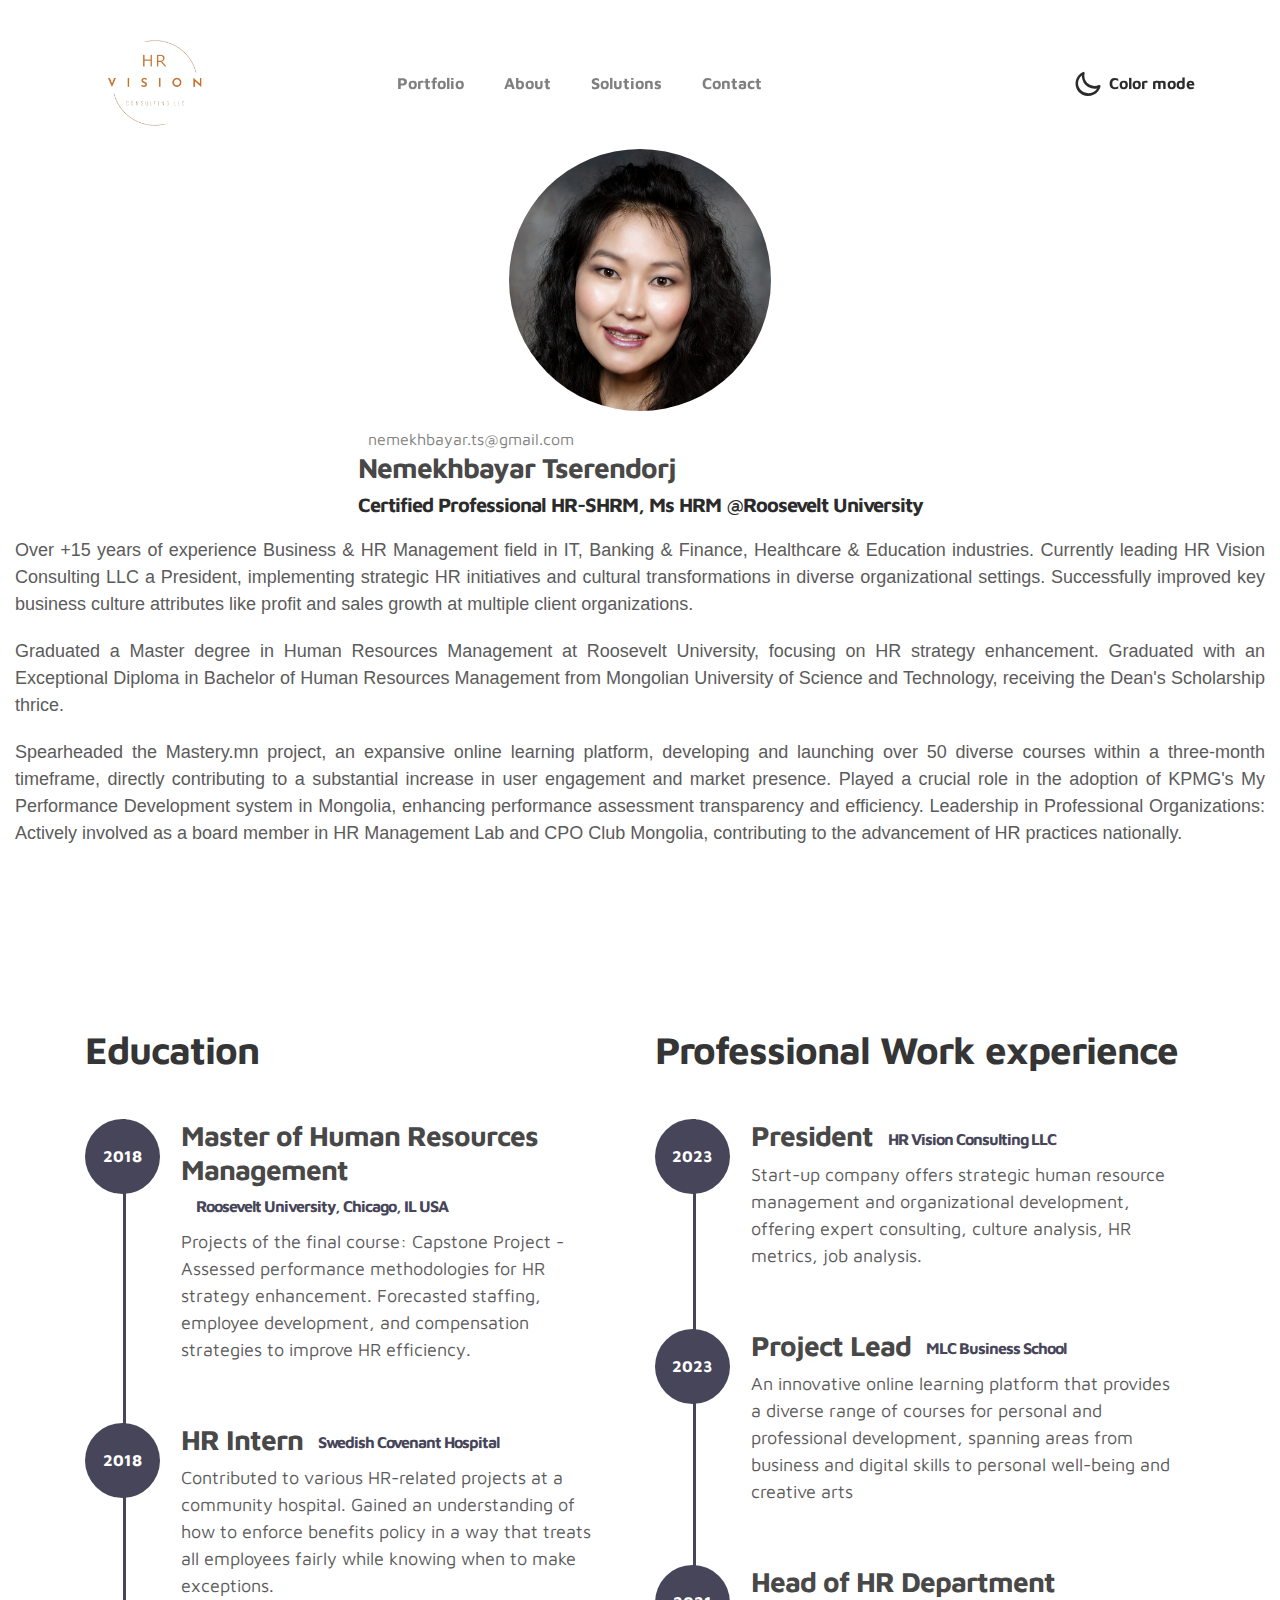
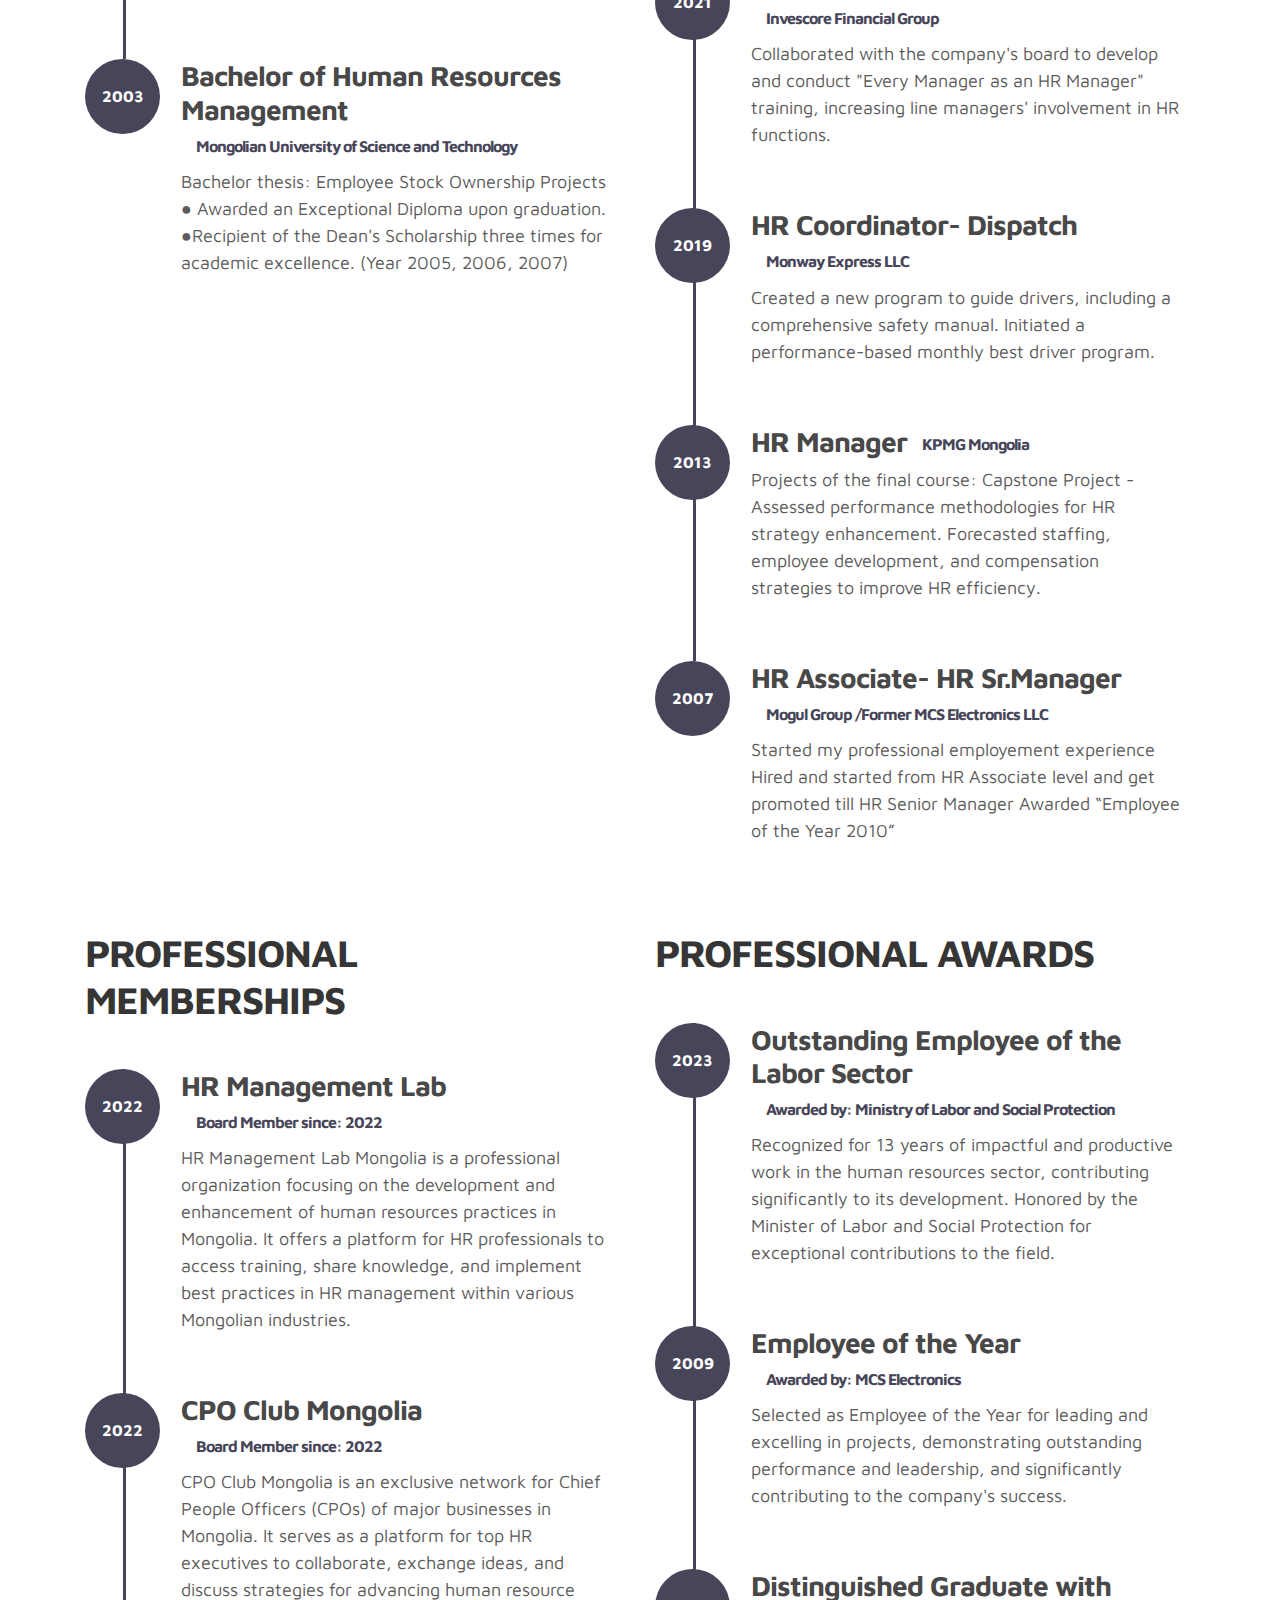
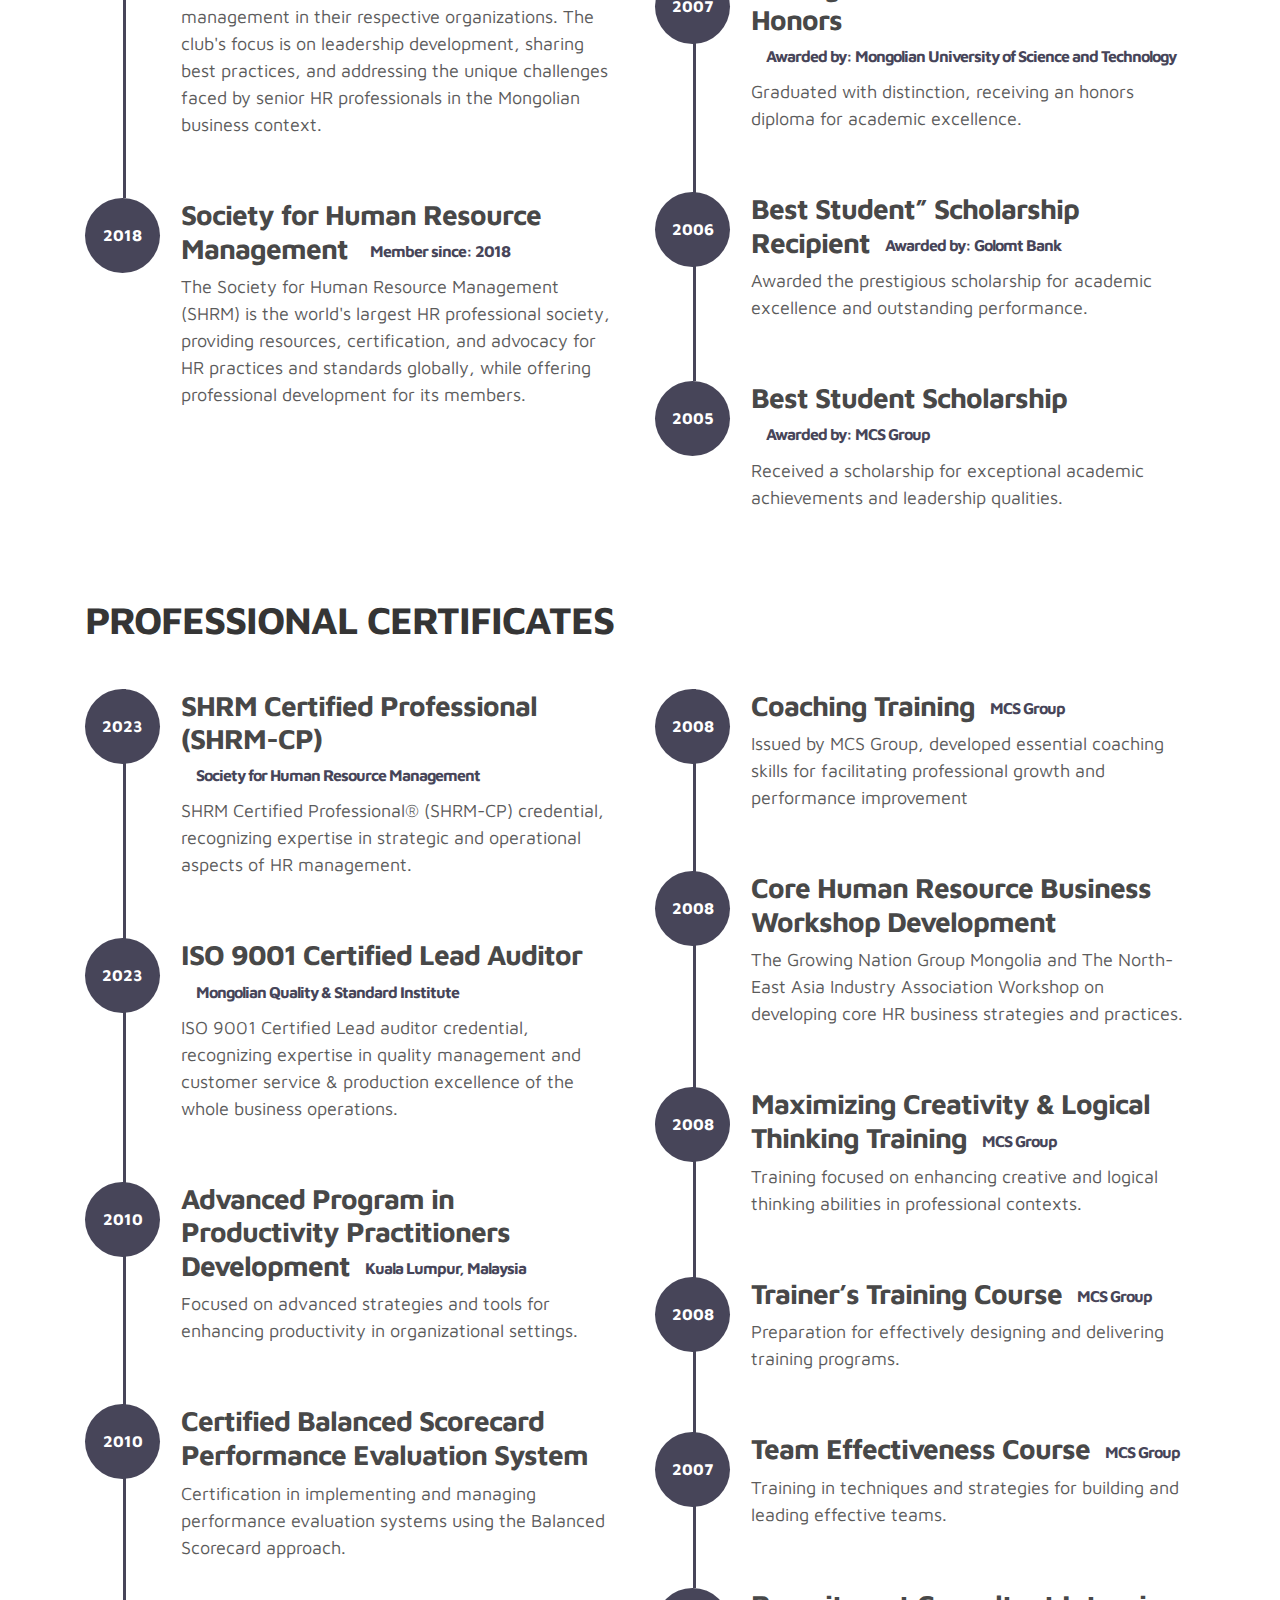
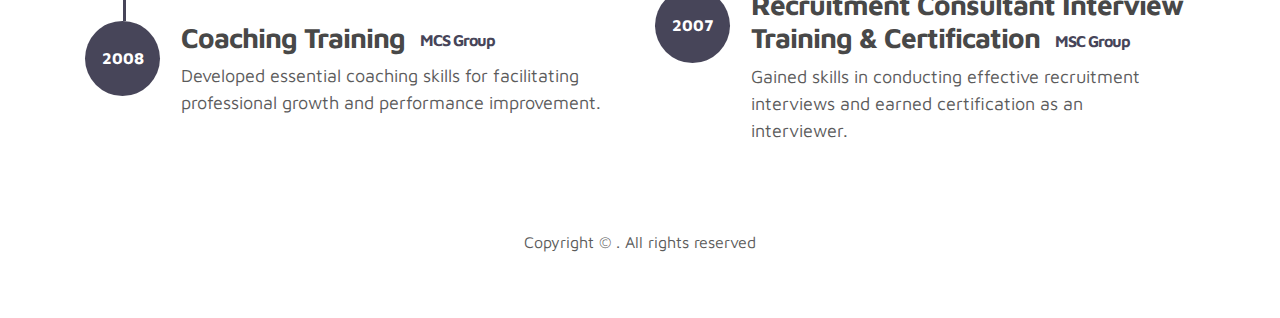
==== about.html @ f6f6a5b4 "about.html" ====
<!doctype html>
<html lang="en">
  <head>
    <meta charset="utf-8">
    <meta name="viewport" content="width=device-width, initial-scale=1, shrink-to-fit=no">
    <meta name="description" content="">
    <meta name="author" content="">

    <title>HR Vision</title>
     <link rel="icon" type="image/x-icon" href="/images/profile/logo.png">
    <link rel="stylesheet" href="css/bootstrap.min.css">
    <link rel="stylesheet" href="css/unicons.css">
    <link rel="stylesheet" href="css/owl.carousel.min.css">
    <link rel="stylesheet" href="css/owl.theme.default.min.css">

    <!-- MAIN STYLE -->
    <link rel="stylesheet" href="css/tooplate-style.css">
    
<!--

Tooplate 2115 Marvel

https://www.tooplate.com/view/2115-marvel

-->
  </head>
  <body>

    <!-- MENU -->
    <nav class="navbar navbar-expand-sm navbar-light">
        <div class="container" >
            <a class="navbar-brand" href="index.html"><img src="images/profile/logo.png" style="height: 140px;width: 140px;" class="light-theme-logo">
            </a>

            <button class="navbar-toggler" type="button" data-toggle="collapse" data-target="#navbarNav" aria-controls="navbarNav" aria-expanded="false"
                aria-label="Toggle navigation">
                <span class="navbar-toggler-icon"></span>
                <span class="navbar-toggler-icon"></span>
                <span class="navbar-toggler-icon"></span>
            </button>

            <div class="collapse navbar-collapse" id="navbarNav">
                <ul class="navbar-nav mx-auto">
                    <li class="nav-item">
                        <a href="index.html" class="nav-link"><span data-hover="Portfolio">Portfolio</span></a>
                    </li>
                    <li class="nav-item">
                        <a href="about.html" class="nav-link"><span data-hover="About">About</span></a>
                    </li>
                    <li class="nav-item">
                        <a href="solutions.html" class="nav-link"><span data-hover="Solutions">Solutions</span></a>
                    </li>
                    <li class="nav-item">
                        <a href="contact.html" class="nav-link"><span data-hover="Contact">Contact</span></a>
                    </li>
                </ul>

                <ul class="navbar-nav ml-lg-auto">
                    <div class="ml-lg-4">
                      <div class="color-mode d-lg-flex justify-content-center align-items-center">
                        <i class="color-mode-icon"></i>
                        Color mode
                      </div>
                    </div>
                </ul>
            </div>
        </div>
    </nav>

    <!--Info-->
            <section class="winter">
              <div class="ice maria-walking-alone"> 
                <div class="yusa-md-10">
                    <div class="ice maria-walking-alone cooking-like-chef well">
                        <div class="yusa-md-3 matcha-taste-good seek-sook-saak">
                            
                        </div>
                        <div class="yusa-md-5" >
                            <img class="cinnamon-rolls" src="images/profile/avatar.JPG" alt="neeh">
                        </div>
                        <div class="strawberry-cake dear-H">
                            <ul class="only-brokebitches-hateme ">
                                <li class="must">
                                    <a href>
                                        <img src="http://www.artzaya.com/assets/svg/facebook.svg" alt="fb" style="width:30px">
                                    </a>
                                </li>
                                <li class="must">
                                    <a href>
                                        <img src="http://www.artzaya.com/assets/svg/twitter.svg" alt="tw" style="width:30px">
                                    </a>
                                </li>
                                <li class="must">
                                    <a href>
                                        <img src="http://www.artzaya.com/assets/svg/instagram.svg" alt="ig" style="width:30px">
                                    </a>
                                </li>
                            </ul>
                        </div>
                        <div class="yusa-md-3 latte-taste-good">
                          <a href="mailto:info.astzaya@gmail.com" style="padding-left: 10px;">nemekhbayar.ts@gmail.com</a>
                          <h3 class="name">Nemekhbayar Tserendorj</h3>
                    <h5 class="title">Certified Professional  HR-SHRM, Ms HRM @Roosevelt University</h5>
                          </div>
                      <div class="yusa-md-12 pearl-ks">
                    
                    
                    </div>
                </div>
            </div>
              
               
              <div class="ice maria-walking-alone yusa-md-12 pearl-ks"">
                <div class="cute-band"> </div>
                    <p class="topmodel">Over +15 years of experience Business & HR Management field in IT, Banking & Finance, Healthcare & Education industries.
Currently leading HR Vision Consulting LLC a President, implementing strategic HR initiatives and cultural transformations in diverse organizational settings. Successfully improved key business culture attributes like profit and sales growth at multiple client organizations.
</p> 
                  <p class="topmodel">Graduated a Master degree in Human Resources Management at Roosevelt University, focusing on HR strategy enhancement. Graduated with an Exceptional Diploma in Bachelor of Human Resources Management from Mongolian University of Science and Technology, receiving the Dean's Scholarship thrice.
</p>
                  <p class="topmodel">Spearheaded the Mastery.mn project, an expansive online learning platform, developing and launching over 50 diverse courses within a three-month timeframe, directly contributing to a substantial increase in user engagement and market presence. 
Played a crucial role in the adoption of KPMG's My Performance Development system in Mongolia, enhancing performance assessment transparency and efficiency.
Leadership in Professional Organizations: Actively involved as a board member in HR Management Lab and CPO Club Mongolia, contributing to the advancement of HR practices nationally.
</p>
                </div>
              </div>
            </section>
    <!-- FEATURES -->
    <section class="resume py-5 d-lg-flex justify-content-center align-items-center" id="resume">
        <div class="container uniko ">
            <div class="row">

                <div class="col-lg-6 col-12">
                  <h2 class="mb-4">Education</h2>

                    <div class="timeline">

                        <div class="timeline-wrapper">
                            <div class="timeline-yr">
                                <span>2018</span>
                            </div>
                            <div class="timeline-info">
                                <h3><span>Master of Human Resources Management</span><small>Roosevelt University, Chicago, IL USA  </small></h3>
                                <p>Projects of the final course: Capstone Project - Assessed performance methodologies for HR strategy enhancement. Forecasted staffing, employee development, and compensation strategies to improve HR efficiency.</p>
                            </div>
                        </div>

                        <div class="timeline-wrapper">
                            <div class="timeline-yr">
                                <span>2018</span>
                            </div>
                            <div class="timeline-info">
                                <h3><span>HR Intern</span><small>Swedish Covenant Hospital </small></h3>
                                <p>Contributed to various HR-related projects at a community hospital. Gained an understanding of how to enforce benefits policy in a way that treats all employees fairly while knowing when to make exceptions.</p>
                            </div>
                        </div>
                        

                       

                        <div class="timeline-wrapper">
                            <div class="timeline-yr">
                                 <span>2003</span>
                            </div>
                            <div class="timeline-info">
                                 <h3><span>Bachelor of Human Resources Management </span><small>Mongolian University of Science and Technology</small></h3>
                                 <p>Bachelor thesis: Employee Stock Ownership Projects
                                        ● Awarded an Exceptional Diploma upon graduation.
                                        ●Recipient of the Dean's Scholarship three times for academic excellence. (Year 2005, 2006, 2007)
                                   </p>
                            </div>
                       </div>
            

                    </div>
                </div>

                <div class="col-lg-6 col-12">
                  <h2 class="mb-4 mobile-mt-2"> Professional Work experience</h2>

                    <div class="timeline">
                        <div class="timeline-wrapper">
                            <div class="timeline-yr">
                                <span>2023</span>
                            </div>
                            <div class="timeline-info">
                                <h3><span>President</span><small>HR Vision Consulting LLC</small></h3>
                                <p>Start-up company offers strategic human resource management and organizational development, offering expert consulting, culture analysis, HR metrics, job analysis.</p>
                            </div>
                        </div>

                        <div class="timeline-wrapper">
                            <div class="timeline-yr">
                                <span>2023</span>
                            </div>
                            <div class="timeline-info">
                                <h3><span>Project Lead</span><small>MLC Business School</small></h3>
                                <p>An innovative online learning platform that provides a diverse range of courses for personal and professional development, spanning areas from business and digital skills to personal well-being and creative arts</p>
                            </div>
                        </div>
                        
                        
                        <div class="timeline-wrapper">
                            <div class="timeline-yr">
                                <span>2021</span>
                            </div>
                            <div class="timeline-info">
                                <h3><span>Head of HR Department</span><small>Invescore Financial Group </small></h3>
                                <p>Collaborated with the company's board to develop and conduct "Every Manager as an HR Manager" training, increasing line managers' involvement in HR functions.</p>
                            </div>
                        </div>
                        
                        <div class="timeline-wrapper">
                            <div class="timeline-yr">
                                <span>2019</span>
                            </div>
                            <div class="timeline-info">
                                <h3><span>HR Coordinator- Dispatch</span><small>Monway Express LLC</small></h3>
                                <p>Created a new program to guide drivers, including a comprehensive safety manual. Initiated a performance-based monthly best driver program.</p>
                            </div>
                        </div>
                        
                        <div class="timeline-wrapper">
                            <div class="timeline-yr">
                                <span>2013</span>
                            </div>
                            <div class="timeline-info">
                                <h3><span>HR Manager</span><small>KPMG Mongolia</small></h3>
                                <p>Projects of the final course: Capstone Project - Assessed performance methodologies for HR strategy enhancement. Forecasted staffing, employee development, and compensation strategies to improve HR efficiency.</p>
                            </div>
                        </div>

                        <div class="timeline-wrapper">
                            <div class="timeline-yr">
                                 <span>2007</span>
                            </div>
                            <div class="timeline-info">
                                 <h3><span>HR Associate- HR Sr.Manager</span><small>Mogul Group 
                                   /Former MCS Electronics LLC
                                   </small></h3>
                                 <p>Started my professional employement experience
                                   Hired  and started from HR Associate level and get promoted till HR Senior Manager
                                   Awarded “Employee of the Year 2010”
                                   </p>
                            </div>
                       </div>
                        </div>
                    </div>
                </div>
                
            </div>
        </div>
    </section>
    <section class="resume py-5 d-lg-flex justify-content-center align-items-center" id="resume">
        <div class="container">
            <div class="row">

                <div class="col-lg-6 col-12">
                  <h2 class="mb-4">PROFESSIONAL MEMBERSHIPS</h2>

                    <div class="timeline">

                        <div class="timeline-wrapper">
                            <div class="timeline-yr">
                                <span>2022</span>
                            </div>
                            <div class="timeline-info">
                                <h3><span>HR Management Lab</span><small>Board Member since: 2022
                                </small></h3>
                                <p>HR Management Lab Mongolia is a professional organization focusing on the development and enhancement of human resources practices in Mongolia. It offers a platform for HR professionals to access training, share knowledge, and implement best practices in HR management within various Mongolian industries. </p>
                            </div>
                        </div>

                        <div class="timeline-wrapper">
                            <div class="timeline-yr">
                                <span>2022</span>
                            </div>
                            <div class="timeline-info">
                                <h3><span>CPO Club Mongolia</span><small>Board Member since: 2022
                                </small></h3>
                                <p>CPO Club Mongolia is an exclusive network for Chief People Officers (CPOs) of major businesses in Mongolia. It serves as a platform for top HR executives to collaborate, exchange ideas, and discuss strategies for advancing human resource management in their respective organizations. The club's focus is on leadership development, sharing best practices, and addressing the unique challenges faced by senior HR professionals in the Mongolian business context.
                                    </p>
                            </div>
                        </div>
                        

                       

                        <div class="timeline-wrapper">
                            <div class="timeline-yr">
                                 <span>2018</span>
                            </div>
                            <div class="timeline-info">
                                 <h3><span>Society for Human Resource Management </span><small>Member since: 2018</small></h3>
                                 <p>The Society for Human Resource Management (SHRM) is the world's largest HR professional society, providing resources, certification, and advocacy for HR practices and standards globally, while offering professional development for its members.

                                    
                                   </p>
                            </div>
                       </div>
            

                    </div>
                </div>

                <div class="col-lg-6 col-12">
                  <h2 class="mb-4 mobile-mt-2"> PROFESSIONAL AWARDS</h2>

                    <div class="timeline">
                        <div class="timeline-wrapper">
                            <div class="timeline-yr">
                                <span>2023</span>
                            </div>
                            <div class="timeline-info">
                                <h3><span>Outstanding Employee of the Labor Sector</span><small>Awarded by: Ministry of Labor and Social Protection</small></h3>
                                <p>Recognized for 13 years of impactful and productive work in the human resources sector, contributing significantly to its development. Honored by the Minister of Labor and Social Protection for exceptional contributions to the field.
                                </p>
                            </div>
                        </div>

                        <div class="timeline-wrapper">
                            <div class="timeline-yr">
                                <span>2009</span>
                            </div>
                            <div class="timeline-info">
                                <h3><span>Employee of the Year</span><small>Awarded by: MCS Electronics                                </small></h3>
                                <p>Selected as Employee of the Year for leading and excelling in projects, demonstrating outstanding performance and leadership, and significantly contributing to the company's success.</p>
                            </div>
                        </div>
                        
                        
                        <div class="timeline-wrapper">
                            <div class="timeline-yr">
                                <span>2007</span>
                            </div>
                            <div class="timeline-info">
                                <h3><span>Distinguished Graduate with Honors</span><small>Awarded by: Mongolian University of Science and Technology </small></h3>
                                <p>Graduated with distinction, receiving an honors diploma for academic excellence.
                                </p>
                            </div>
                        </div>
                        
                        <div class="timeline-wrapper">
                            <div class="timeline-yr">
                                <span>2006</span>
                            </div>
                            <div class="timeline-info">
                                <h3><span>Best Student” Scholarship Recipient</span><small>Awarded by: Golomt Bank
                                </small></h3>
                                <p>Awarded the prestigious scholarship for academic excellence and outstanding performance.
                                </p>
                            </div>
                        </div>
                        
                        <div class="timeline-wrapper">
                            <div class="timeline-yr">
                                <span>2005</span>
                            </div>
                            <div class="timeline-info">
                                <h3><span>Best Student Scholarship</span><small>Awarded by: MCS Group
                                </small></h3>
                                <p>Received a scholarship for exceptional academic achievements and leadership qualities.</p>
                            </div>
                        </div>
                        </div>
                    </div>
                </div>
            </div>
        </div>
    </section>
    <section class="resume py-5 d-lg-flex justify-content-center align-items-center" id="resume">
        <div class="container">
            <div class="row">

                <div class="col-lg-6 col-12">
                  <h2 class="mb-4">PROFESSIONAL CERTIFICATES</h2>

                    <div class="timeline">

                        <div class="timeline-wrapper">
                            <div class="timeline-yr">
                                <span>2023</span>
                            </div>
                            <div class="timeline-info">
                                <h3><span>SHRM Certified Professional (SHRM-CP)</span><small>Society for Human Resource Management
                                </small></h3>
                                <p>SHRM Certified Professional® (SHRM-CP) credential, recognizing expertise in strategic and operational aspects of HR management.</p>
                            </div>
                        </div>

                        <div class="timeline-wrapper">
                            <div class="timeline-yr">
                                <span>2023</span>
                            </div>
                            <div class="timeline-info">
                                <h3><span>ISO 9001 Certified Lead Auditor  </span><small>Mongolian Quality & Standard Institute

                                </small></h3>
                                <p>ISO 9001 Certified Lead auditor credential, recognizing expertise in quality management and customer service & production excellence of the whole business operations.

                                    </p>
                            </div>
                        </div>
                        

                       

                        <div class="timeline-wrapper">
                            <div class="timeline-yr">
                                 <span>2010</span>
                            </div>
                            <div class="timeline-info">
                                 <h3><span>Advanced Program in Productivity Practitioners Development</span><small>Kuala Lumpur, Malaysia</small></h3>
                                 <p>Focused on advanced strategies and tools for enhancing productivity in organizational settings. </p>
                            </div>
                       </div>

                       <div class="timeline-wrapper">
                        <div class="timeline-yr">
                             <span>2010</span>
                        </div>
                        <div class="timeline-info">
                             <h3><span>Certified Balanced Scorecard Performance Evaluation System</span><small></small></h3>
                             <p>Certification in implementing and managing performance evaluation systems using the Balanced Scorecard approach. </p>
                        </div>
                   </div>

                   <div class="timeline-wrapper">
                    <div class="timeline-yr">
                         <span>2008</span>
                    </div>
                    <div class="timeline-info">
                         <h3><span>Coaching Training</span><small>MCS Group</small></h3>
                         <p>Developed essential coaching skills for facilitating professional growth and performance improvement.
                        </p>
                    </div>
               </div>
            

                    </div>
                </div>

                <div class="col-lg-6 col-12">
                  <h2 class="mb-4 mobile-mt-2"> <br></h2>

                    <div class="timeline">
                        <div class="timeline-wrapper">
                            <div class="timeline-yr">
                                <span>2008</span>
                            </div>
                            <div class="timeline-info">
                                <h3><span>Coaching Training</span><small>MCS Group

                                </small></h3>
                                <p>Issued by MCS Group, developed essential coaching skills for facilitating professional growth and performance improvement
                                </p>
                            </div>
                        </div>

                        <div class="timeline-wrapper">
                            <div class="timeline-yr">
                                <span>2008</span>
                            </div>
                            <div class="timeline-info">
                                <h3><span>Core Human Resource Business Workshop Development</span><small></small></h3>
                                <p>The Growing Nation Group Mongolia and The North-East Asia Industry Association Workshop on developing core HR business strategies and practices.</p>
                            </div>
                        </div>
                        
                        
                        <div class="timeline-wrapper">
                            <div class="timeline-yr">
                                <span>2008</span>
                            </div>
                            <div class="timeline-info">
                                <h3><span>Maximizing Creativity & Logical Thinking Training</span><small>MCS Group
                                </small></h3>
                                <p>Training focused on enhancing creative and logical thinking abilities in professional contexts.
                                </p>
                            </div>
                        </div>
                        
                        <div class="timeline-wrapper">
                            <div class="timeline-yr">
                                <span>2008</span>
                            </div>
                            <div class="timeline-info">
                                <h3><span>Trainer’s Training Course</span><small>MCS Group
                                </small></h3>
                                <p>Preparation for effectively designing and delivering training programs.

                                </p>
                            </div>
                        </div>
                        
                        <div class="timeline-wrapper">
                            <div class="timeline-yr">
                                <span>2007</span>
                            </div>
                            <div class="timeline-info">
                                <h3><span>Team Effectiveness Course</span><small>MCS Group
                                </small></h3>
                                <p>Training in techniques and strategies for building and leading effective teams.</p>
                            </div>
                        </div>
                        <div class="timeline-wrapper">
                            <div class="timeline-yr">
                                <span>2007</span>
                            </div>
                            <div class="timeline-info">
                                <h3><span>Recruitment Consultant Interview Training & Certification</span><small>MSC Group
                                </small></h3>
                                <p>Gained skills in conducting effective recruitment interviews and earned certification as an interviewer.
                                </p>
                            </div>
                        </div>
                        </div>
                    </div>
                </div>
            </div>
        </div>
    </section>

    <!-- FOOTER -->
     <footer class="footer py-5">
          <div class="container">
               <div class="row">

                    <div class="col-lg-12 col-12">                                
                        <p class="copyright-text text-center">Copyright &copy; . All rights reserved</p>
                    </div>
                    
               </div>
          </div>
     </footer>

    <script src="js/jquery-3.3.1.min.js"></script>
    <script src="js/popper.min.js"></script>
    <script src="js/bootstrap.min.js"></script>
    <script src="js/Headroom.js"></script>
    <script src="js/jQuery.headroom.js"></script>
    <script src="js/owl.carousel.min.js"></script>
    <script src="js/smoothscroll.js"></script>
    <script src="js/custom.js"></script>

  </body>
</html>
---- css/unicons.css ----
@font-face {
  font-family: 'unicons';
  src: url('../font/unicons.eot?42479262');
  src: url('../font/unicons.eot?42479262#iefix') format('embedded-opentype'),
       url('../font/unicons.woff2?42479262') format('woff2'),
       url('../font/unicons.woff?42479262') format('woff'),
       url('../font/unicons.ttf?42479262') format('truetype'),
       url('../font/unicons.svg?42479262#unicons') format('svg');
  font-weight: normal;
  font-style: normal;
}
/* Chrome hack: SVG is rendered more smooth in Windozze. 100% magic, uncomment if you need it. */
/* Note, that will break hinting! In other OS-es font will be not as sharp as it could be */
/*
@media screen and (-webkit-min-device-pixel-ratio:0) {
  @font-face {
    font-family: 'unicons';
    src: url('../font/unicons.svg?42479262#unicons') format('svg');
  }
}
*/
 
 [class^="uil-"]:before, [class*=" uil-"]:before {
  font-family: "unicons";
  font-style: normal;
  font-weight: normal;
  speak: none;
 
  display: inline-block;
  text-decoration: inherit;
  width: 1em;
  margin-right: .2em;
  text-align: center;
  /* opacity: .8; */
 
  /* For safety - reset parent styles, that can break glyph codes*/
  font-variant: normal;
  text-transform: none;
 
  /* fix buttons height, for twitter bootstrap */
  line-height: 1em;
 
  /* Animation center compensation - margins should be symmetric */
  /* remove if not needed */
  margin-left: .2em;
 
  /* you can be more comfortable with increased icons size */
  /* font-size: 120%; */
 
  /* Font smoothing. That was taken from TWBS */
  -webkit-font-smoothing: antialiased;
  -moz-osx-font-smoothing: grayscale;
 
  /* Uncomment for 3D effect */
  /* text-shadow: 1px 1px 1px rgba(127, 127, 127, 0.3); */
}
 
.uil-abacus:before { content: '\e800'; } /* '' */
.uil-accessible-icon-alt:before { content: '\e801'; } /* '' */
.uil-adjust-alt:before { content: '\e802'; } /* '' */
.uil-adjust-circle:before { content: '\e803'; } /* '' */
.uil-adjust-half:before { content: '\e804'; } /* '' */
.uil-adjust:before { content: '\e805'; } /* '' */
.uil-airplay:before { content: '\e806'; } /* '' */
.uil-align-alt:before { content: '\e807'; } /* '' */
.uil-align-center-alt:before { content: '\e808'; } /* '' */
.uil-align-center-h:before { content: '\e809'; } /* '' */
.uil-align-center-justify:before { content: '\e80a'; } /* '' */
.uil-align-center-v:before { content: '\e80b'; } /* '' */
.uil-align-center:before { content: '\e80c'; } /* '' */
.uil-align-justify:before { content: '\e80d'; } /* '' */
.uil-align-left-justify:before { content: '\e80e'; } /* '' */
.uil-align-left:before { content: '\e80f'; } /* '' */
.uil-align-letter-right:before { content: '\e810'; } /* '' */
.uil-align-right-justify:before { content: '\e811'; } /* '' */
.uil-align-right:before { content: '\e812'; } /* '' */
.uil-align:before { content: '\e813'; } /* '' */
.uil-ambulance:before { content: '\e814'; } /* '' */
.uil-analysis:before { content: '\e815'; } /* '' */
.uil-analytics:before { content: '\e816'; } /* '' */
.uil-anchor:before { content: '\e817'; } /* '' */
.uil-android-phone-slash:before { content: '\e818'; } /* '' */
.uil-angle-double-down:before { content: '\e819'; } /* '' */
.uil-angle-double-left:before { content: '\e81a'; } /* '' */
.uil-angle-double-right:before { content: '\e81b'; } /* '' */
.uil-angle-double-up:before { content: '\e81c'; } /* '' */
.uil-angle-down:before { content: '\e81d'; } /* '' */
.uil-angle-left:before { content: '\e81e'; } /* '' */
.uil-angle-right-b:before { content: '\e81f'; } /* '' */
.uil-angle-right:before { content: '\e820'; } /* '' */
.uil-angle-up:before { content: '\e821'; } /* '' */
.uil-annoyed-alt:before { content: '\e822'; } /* '' */
.uil-annoyed:before { content: '\e823'; } /* '' */
.uil-apps:before { content: '\e824'; } /* '' */
.uil-archive-alt:before { content: '\e825'; } /* '' */
.uil-archive:before { content: '\e826'; } /* '' */
.uil-arrow-break:before { content: '\e827'; } /* '' */
.uil-arrow-circle-down:before { content: '\e828'; } /* '' */
.uil-arrow-circle-left:before { content: '\e829'; } /* '' */
.uil-arrow-circle-right:before { content: '\e82a'; } /* '' */
.uil-arrow-circle-up:before { content: '\e82b'; } /* '' */
.uil-arrow-compress-h:before { content: '\e82c'; } /* '' */
.uil-arrow-down-left:before { content: '\e82d'; } /* '' */
.uil-arrow-down-right:before { content: '\e82e'; } /* '' */
.uil-arrow-down:before { content: '\e82f'; } /* '' */
.uil-arrow-from-right:before { content: '\e830'; } /* '' */
.uil-arrow-from-top:before { content: '\e831'; } /* '' */
.uil-arrow-growth:before { content: '\e832'; } /* '' */
.uil-arrow-left:before { content: '\e833'; } /* '' */
.uil-arrow-random:before { content: '\e834'; } /* '' */
.uil-arrow-resize-diagonal:before { content: '\e835'; } /* '' */
.uil-arrow-right:before { content: '\e836'; } /* '' */
.uil-arrow-to-bottom:before { content: '\e837'; } /* '' */
.uil-arrow-to-right:before { content: '\e838'; } /* '' */
.uil-arrow-up-left:before { content: '\e839'; } /* '' */
.uil-arrow-up-right:before { content: '\e83a'; } /* '' */
.uil-arrow-up:before { content: '\e83b'; } /* '' */
.uil-arrows-h-alt:before { content: '\e83c'; } /* '' */
.uil-arrows-h:before { content: '\e83d'; } /* '' */
.uil-arrows-left-down:before { content: '\e83e'; } /* '' */
.uil-arrows-maximize:before { content: '\e83f'; } /* '' */
.uil-arrows-merge:before { content: '\e840'; } /* '' */
.uil-arrows-resize-h:before { content: '\e841'; } /* '' */
.uil-arrows-resize-v:before { content: '\e842'; } /* '' */
.uil-arrows-resize:before { content: '\e843'; } /* '' */
.uil-arrows-right-down:before { content: '\e844'; } /* '' */
.uil-arrows-shrink-h:before { content: '\e845'; } /* '' */
.uil-arrows-shrink-v:before { content: '\e846'; } /* '' */
.uil-arrows-up-right:before { content: '\e847'; } /* '' */
.uil-arrows-v-alt:before { content: '\e848'; } /* '' */
.uil-arrows-v:before { content: '\e849'; } /* '' */
.uil-at:before { content: '\e84a'; } /* '' */
.uil-atm-card:before { content: '\e84b'; } /* '' */
.uil-atom:before { content: '\e84c'; } /* '' */
.uil-auto-flash:before { content: '\e84d'; } /* '' */
.uil-award-alt:before { content: '\e84e'; } /* '' */
.uil-award:before { content: '\e84f'; } /* '' */
.uil-baby-carriage:before { content: '\e850'; } /* '' */
.uil-backpack:before { content: '\e851'; } /* '' */
.uil-backspace:before { content: '\e852'; } /* '' */
.uil-backward:before { content: '\e853'; } /* '' */
.uil-bag-alt:before { content: '\e854'; } /* '' */
.uil-bag-slash:before { content: '\e855'; } /* '' */
.uil-bag:before { content: '\e856'; } /* '' */
.uil-ball:before { content: '\e857'; } /* '' */
.uil-ban:before { content: '\e858'; } /* '' */
.uil-bars:before { content: '\e859'; } /* '' */
.uil-basketball-hoop:before { content: '\e85a'; } /* '' */
.uil-basketball:before { content: '\e85b'; } /* '' */
.uil-battery-bolt:before { content: '\e85c'; } /* '' */
.uil-battery-empty:before { content: '\e85d'; } /* '' */
.uil-bed-double:before { content: '\e85e'; } /* '' */
.uil-bed:before { content: '\e85f'; } /* '' */
.uil-bell-school:before { content: '\e860'; } /* '' */
.uil-bell-slash:before { content: '\e861'; } /* '' */
.uil-bill:before { content: '\e862'; } /* '' */
.uil-bitcoin-circle:before { content: '\e863'; } /* '' */
.uil-bitcoin:before { content: '\e864'; } /* '' */
.uil-bluetooth-b:before { content: '\e865'; } /* '' */
.uil-bolt-alt:before { content: '\e866'; } /* '' */
.uil-bolt-slash:before { content: '\e867'; } /* '' */
.uil-bolt:before { content: '\e868'; } /* '' */
.uil-book-alt:before { content: '\e869'; } /* '' */
.uil-book-medical:before { content: '\e86a'; } /* '' */
.uil-book-open:before { content: '\e86b'; } /* '' */
.uil-book-reader:before { content: '\e86c'; } /* '' */
.uil-book:before { content: '\e86d'; } /* '' */
.uil-bookmark-full:before { content: '\e86e'; } /* '' */
.uil-bookmark:before { content: '\e86f'; } /* '' */
.uil-books:before { content: '\e870'; } /* '' */
.uil-boombox:before { content: '\e871'; } /* '' */
.uil-border-alt:before { content: '\e872'; } /* '' */
.uil-border-bottom:before { content: '\e873'; } /* '' */
.uil-border-clear:before { content: '\e874'; } /* '' */
.uil-border-horizontal:before { content: '\e875'; } /* '' */
.uil-border-inner:before { content: '\e876'; } /* '' */
.uil-border-left:before { content: '\e877'; } /* '' */
.uil-border-out:before { content: '\e878'; } /* '' */
.uil-border-right:before { content: '\e879'; } /* '' */
.uil-border-top:before { content: '\e87a'; } /* '' */
.uil-border-vertical:before { content: '\e87b'; } /* '' */
.uil-box:before { content: '\e87c'; } /* '' */
.uil-briefcase-alt:before { content: '\e87d'; } /* '' */
.uil-briefcase:before { content: '\e87e'; } /* '' */
.uil-bright:before { content: '\e87f'; } /* '' */
.uil-brightness-empty:before { content: '\e880'; } /* '' */
.uil-brightness-half:before { content: '\e881'; } /* '' */
.uil-brightness-low:before { content: '\e882'; } /* '' */
.uil-brightness-minus:before { content: '\e883'; } /* '' */
.uil-brightness-plus:before { content: '\e884'; } /* '' */
.uil-brightness:before { content: '\e885'; } /* '' */
.uil-bring-bottom:before { content: '\e886'; } /* '' */
.uil-bring-front:before { content: '\e887'; } /* '' */
.uil-brush-alt:before { content: '\e888'; } /* '' */
.uil-bug:before { content: '\e889'; } /* '' */
.uil-building:before { content: '\e88a'; } /* '' */
.uil-bullseye:before { content: '\e88b'; } /* '' */
.uil-bus-alt:before { content: '\e88c'; } /* '' */
.uil-bus-school:before { content: '\e88d'; } /* '' */
.uil-bus:before { content: '\e88e'; } /* '' */
.uil-calcualtor:before { content: '\e88f'; } /* '' */
.uil-calculator-alt:before { content: '\e890'; } /* '' */
.uil-calendar-alt:before { content: '\e891'; } /* '' */
.uil-calendar-slash:before { content: '\e892'; } /* '' */
.uil-calender:before { content: '\e893'; } /* '' */
.uil-calling:before { content: '\e894'; } /* '' */
.uil-camera-plus:before { content: '\e895'; } /* '' */
.uil-camera-slash:before { content: '\e896'; } /* '' */
.uil-camera:before { content: '\e897'; } /* '' */
.uil-cancel:before { content: '\e898'; } /* '' */
.uil-capsule:before { content: '\e899'; } /* '' */
.uil-capture:before { content: '\e89a'; } /* '' */
.uil-car-sideview:before { content: '\e89b'; } /* '' */
.uil-car-slash:before { content: '\e89c'; } /* '' */
.uil-car-wash:before { content: '\e89d'; } /* '' */
.uil-car:before { content: '\e89e'; } /* '' */
.uil-card-atm:before { content: '\e89f'; } /* '' */
.uil-caret-right:before { content: '\e8a0'; } /* '' */
.uil-cart:before { content: '\e8a1'; } /* '' */
.uil-cell:before { content: '\e8a2'; } /* '' */
.uil-celsius:before { content: '\e8a3'; } /* '' */
.uil-chart-bar-alt:before { content: '\e8a4'; } /* '' */
.uil-chart-bar:before { content: '\e8a5'; } /* '' */
.uil-chart-down:before { content: '\e8a6'; } /* '' */
.uil-chart-growth-alt:before { content: '\e8a7'; } /* '' */
.uil-chart-growth:before { content: '\e8a8'; } /* '' */
.uil-chart-line:before { content: '\e8a9'; } /* '' */
.uil-chart-pie-alt:before { content: '\e8aa'; } /* '' */
.uil-chart-pie:before { content: '\e8ab'; } /* '' */
.uil-chart:before { content: '\e8ac'; } /* '' */
.uil-chat-bubble-user:before { content: '\e8ad'; } /* '' */
.uil-chat-info:before { content: '\e8ae'; } /* '' */
.uil-chat:before { content: '\e8af'; } /* '' */
.uil-check-circle:before { content: '\e8b0'; } /* '' */
.uil-check-square:before { content: '\e8b1'; } /* '' */
.uil-check:before { content: '\e8b2'; } /* '' */
.uil-circle-layer:before { content: '\e8b3'; } /* '' */
.uil-circle:before { content: '\e8b4'; } /* '' */
.uil-circuit:before { content: '\e8b5'; } /* '' */
.uil-clapper-board:before { content: '\e8b6'; } /* '' */
.uil-clipboard-alt:before { content: '\e8b7'; } /* '' */
.uil-clipboard-blank:before { content: '\e8b8'; } /* '' */
.uil-clipboard-notes:before { content: '\e8b9'; } /* '' */
.uil-clipboard:before { content: '\e8ba'; } /* '' */
.uil-clock-eight:before { content: '\e8bb'; } /* '' */
.uil-clock-five:before { content: '\e8bc'; } /* '' */
.uil-clock-nine:before { content: '\e8bd'; } /* '' */
.uil-clock-seven:before { content: '\e8be'; } /* '' */
.uil-clock-ten:before { content: '\e8bf'; } /* '' */
.uil-clock-three:before { content: '\e8c0'; } /* '' */
.uil-clock-two:before { content: '\e8c1'; } /* '' */
.uil-clock:before { content: '\e8c2'; } /* '' */
.uil-closed-captioning:before { content: '\e8c3'; } /* '' */
.uil-cloud-block:before { content: '\e8c4'; } /* '' */
.uil-cloud-bookmark:before { content: '\e8c5'; } /* '' */
.uil-cloud-check:before { content: '\e8c6'; } /* '' */
.uil-cloud-computing:before { content: '\e8c7'; } /* '' */
.uil-cloud-data-connection:before { content: '\e8c8'; } /* '' */
.uil-cloud-database-tree:before { content: '\e8c9'; } /* '' */
.uil-cloud-download:before { content: '\e8ca'; } /* '' */
.uil-cloud-drizzle:before { content: '\e8cb'; } /* '' */
.uil-cloud-exclamation:before { content: '\e8cc'; } /* '' */
.uil-cloud-hail:before { content: '\e8cd'; } /* '' */
.uil-cloud-heart:before { content: '\e8ce'; } /* '' */
.uil-cloud-info:before { content: '\e8cf'; } /* '' */
.uil-cloud-lock:before { content: '\e8d0'; } /* '' */
.uil-cloud-meatball:before { content: '\e8d1'; } /* '' */
.uil-cloud-moon-hail:before { content: '\e8d2'; } /* '' */
.uil-cloud-moon-meatball:before { content: '\e8d3'; } /* '' */
.uil-cloud-moon-rain:before { content: '\e8d4'; } /* '' */
.uil-cloud-moon-showers:before { content: '\e8d5'; } /* '' */
.uil-cloud-moon:before { content: '\e8d6'; } /* '' */
.uil-cloud-question:before { content: '\e8d7'; } /* '' */
.uil-cloud-rain-sun:before { content: '\e8d8'; } /* '' */
.uil-cloud-rain:before { content: '\e8d9'; } /* '' */
.uil-cloud-redo:before { content: '\e8da'; } /* '' */
.uil-cloud-set:before { content: '\e8db'; } /* '' */
.uil-cloud-share:before { content: '\e8dc'; } /* '' */
.uil-cloud-shield:before { content: '\e8dd'; } /* '' */
.uil-cloud-showers-alt:before { content: '\e8de'; } /* '' */
.uil-cloud-showers-heavy:before { content: '\e8df'; } /* '' */
.uil-cloud-showers:before { content: '\e8e0'; } /* '' */
.uil-cloud-slash:before { content: '\e8e1'; } /* '' */
.uil-cloud-sun-hail:before { content: '\e8e2'; } /* '' */
.uil-cloud-sun-meatball:before { content: '\e8e3'; } /* '' */
.uil-cloud-sun-rain-alt:before { content: '\e8e4'; } /* '' */
.uil-cloud-sun-rain:before { content: '\e8e5'; } /* '' */
.uil-cloud-sun-tear:before { content: '\e8e6'; } /* '' */
.uil-cloud-sun:before { content: '\e8e7'; } /* '' */
.uil-cloud-times:before { content: '\e8e8'; } /* '' */
.uil-cloud-unlock:before { content: '\e8e9'; } /* '' */
.uil-cloud-upload:before { content: '\e8ea'; } /* '' */
.uil-cloud-wifi:before { content: '\e8eb'; } /* '' */
.uil-cloud-wind:before { content: '\e8ec'; } /* '' */
.uil-cloud:before { content: '\e8ed'; } /* '' */
.uil-clouds:before { content: '\e8ee'; } /* '' */
.uil-club:before { content: '\e8ef'; } /* '' */
.uil-code:before { content: '\e8f0'; } /* '' */
.uil-coffee:before { content: '\e8f1'; } /* '' */
.uil-cog:before { content: '\e8f2'; } /* '' */
.uil-coins:before { content: '\e8f3'; } /* '' */
.uil-columns:before { content: '\e8f4'; } /* '' */
.uil-comment-alt-block:before { content: '\e8f5'; } /* '' */
.uil-comment-alt-chart-lines:before { content: '\e8f6'; } /* '' */
.uil-comment-alt-check:before { content: '\e8f7'; } /* '' */
.uil-comment-alt-dots:before { content: '\e8f8'; } /* '' */
.uil-comment-alt-download:before { content: '\e8f9'; } /* '' */
.uil-comment-alt-edit:before { content: '\e8fa'; } /* '' */
.uil-comment-alt-exclamation:before { content: '\e8fb'; } /* '' */
.uil-comment-alt-heart:before { content: '\e8fc'; } /* '' */
.uil-comment-alt-image:before { content: '\e8fd'; } /* '' */
.uil-comment-alt-info:before { content: '\e8fe'; } /* '' */
.uil-comment-alt-lines:before { content: '\e8ff'; } /* '' */
.uil-comment-alt-lock:before { content: '\e900'; } /* '' */
.uil-comment-alt-medical:before { content: '\e901'; } /* '' */
.uil-comment-alt-message:before { content: '\e902'; } /* '' */
.uil-comment-alt-notes:before { content: '\e903'; } /* '' */
.uil-comment-alt-plus:before { content: '\e904'; } /* '' */
.uil-comment-alt-question:before { content: '\e905'; } /* '' */
.uil-comment-alt-redo:before { content: '\e906'; } /* '' */
.uil-comment-alt-search:before { content: '\e907'; } /* '' */
.uil-comment-alt-share:before { content: '\e908'; } /* '' */
.uil-comment-alt-shield:before { content: '\e909'; } /* '' */
.uil-comment-alt-upload:before { content: '\e90a'; } /* '' */
.uil-comment-alt-verify:before { content: '\e90b'; } /* '' */
.uil-comment-alt:before { content: '\e90c'; } /* '' */
.uil-comment-block:before { content: '\e90d'; } /* '' */
.uil-comment-chart-line:before { content: '\e90e'; } /* '' */
.uil-comment-check:before { content: '\e90f'; } /* '' */
.uil-comment-dots:before { content: '\e910'; } /* '' */
.uil-comment-download:before { content: '\e911'; } /* '' */
.uil-comment-edit:before { content: '\e912'; } /* '' */
.uil-comment-exclamation:before { content: '\e913'; } /* '' */
.uil-comment-heart:before { content: '\e914'; } /* '' */
.uil-comment-image:before { content: '\e915'; } /* '' */
.uil-comment-info-alt:before { content: '\e916'; } /* '' */
.uil-comment-info:before { content: '\e917'; } /* '' */
.uil-comment-lines:before { content: '\e918'; } /* '' */
.uil-comment-lock:before { content: '\e919'; } /* '' */
.uil-comment-medical:before { content: '\e91a'; } /* '' */
.uil-comment-message:before { content: '\e91b'; } /* '' */
.uil-comment-notes:before { content: '\e91c'; } /* '' */
.uil-comment-plus:before { content: '\e91d'; } /* '' */
.uil-comment-question:before { content: '\e91e'; } /* '' */
.uil-comment-redo:before { content: '\e91f'; } /* '' */
.uil-comment-search:before { content: '\e920'; } /* '' */
.uil-comment-share:before { content: '\e921'; } /* '' */
.uil-comment-shield:before { content: '\e922'; } /* '' */
.uil-comment-slash:before { content: '\e923'; } /* '' */
.uil-comment-upload:before { content: '\e924'; } /* '' */
.uil-comment-verify:before { content: '\e925'; } /* '' */
.uil-comment:before { content: '\e926'; } /* '' */
.uil-comments-alt:before { content: '\e927'; } /* '' */
.uil-comments:before { content: '\e928'; } /* '' */
.uil-commnet-alt-slash:before { content: '\e929'; } /* '' */
.uil-compact-disc:before { content: '\e92a'; } /* '' */
.uil-compass:before { content: '\e92b'; } /* '' */
.uil-compress-alt-left:before { content: '\e92c'; } /* '' */
.uil-compress-alt:before { content: '\e92d'; } /* '' */
.uil-compress-arrows:before { content: '\e92e'; } /* '' */
.uil-compress-lines:before { content: '\e92f'; } /* '' */
.uil-compress-point:before { content: '\e930'; } /* '' */
.uil-compress-v:before { content: '\e931'; } /* '' */
.uil-compress:before { content: '\e932'; } /* '' */
.uil-computer-mouse:before { content: '\e933'; } /* '' */
.uil-confused:before { content: '\e934'; } /* '' */
.uil-constructor:before { content: '\e935'; } /* '' */
.uil-copy-alt:before { content: '\e936'; } /* '' */
.uil-copy-landscape:before { content: '\e937'; } /* '' */
.uil-copy:before { content: '\e938'; } /* '' */
.uil-copyright:before { content: '\e939'; } /* '' */
.uil-corner-down-left:before { content: '\e93a'; } /* '' */
.uil-corner-down-right-alt:before { content: '\e93b'; } /* '' */
.uil-corner-down-right:before { content: '\e93c'; } /* '' */
.uil-corner-left-down:before { content: '\e93d'; } /* '' */
.uil-corner-right-down:before { content: '\e93e'; } /* '' */
.uil-corner-up-left-alt:before { content: '\e93f'; } /* '' */
.uil-corner-up-left:before { content: '\e940'; } /* '' */
.uil-corner-up-right-alt:before { content: '\e941'; } /* '' */
.uil-corner-up-right:before { content: '\e942'; } /* '' */
.uil-creative-commons-pd-alt:before { content: '\e943'; } /* '' */
.uil-creative-commons-pd:before { content: '\e944'; } /* '' */
.uil-crockery:before { content: '\e945'; } /* '' */
.uil-crop-alt-rotate-left:before { content: '\e946'; } /* '' */
.uil-crop-alt-rotate-right:before { content: '\e947'; } /* '' */
.uil-crop-alt:before { content: '\e948'; } /* '' */
.uil-crosshair-alt:before { content: '\e949'; } /* '' */
.uil-crosshair:before { content: '\e94a'; } /* '' */
.uil-crosshairs:before { content: '\e94b'; } /* '' */
.uil-cube:before { content: '\e94c'; } /* '' */
.uil-data-sharing:before { content: '\e94d'; } /* '' */
.uil-database-alt:before { content: '\e94e'; } /* '' */
.uil-database:before { content: '\e94f'; } /* '' */
.uil-desert:before { content: '\e950'; } /* '' */
.uil-desktop-alt-slash:before { content: '\e951'; } /* '' */
.uil-desktop-alt:before { content: '\e952'; } /* '' */
.uil-desktop-cloud-alt:before { content: '\e953'; } /* '' */
.uil-desktop-slash:before { content: '\e954'; } /* '' */
.uil-desktop:before { content: '\e955'; } /* '' */
.uil-dialpad-alt:before { content: '\e956'; } /* '' */
.uil-dialpad:before { content: '\e957'; } /* '' */
.uil-diamond:before { content: '\e958'; } /* '' */
.uil-diary-alt:before { content: '\e959'; } /* '' */
.uil-diary:before { content: '\e95a'; } /* '' */
.uil-dice-five:before { content: '\e95b'; } /* '' */
.uil-dice-four:before { content: '\e95c'; } /* '' */
.uil-dice-one:before { content: '\e95d'; } /* '' */
.uil-dice-six:before { content: '\e95e'; } /* '' */
.uil-dice-three:before { content: '\e95f'; } /* '' */
.uil-dice-two:before { content: '\e960'; } /* '' */
.uil-direction:before { content: '\e961'; } /* '' */
.uil-directions:before { content: '\e962'; } /* '' */
.uil-dizzy-meh:before { content: '\e963'; } /* '' */
.uil-dna:before { content: '\e964'; } /* '' */
.uil-document-layout-center:before { content: '\e965'; } /* '' */
.uil-document-layout-left:before { content: '\e966'; } /* '' */
.uil-document-layout-right:before { content: '\e967'; } /* '' */
.uil-document:before { content: '\e968'; } /* '' */
.uil-dollar-alt:before { content: '\e969'; } /* '' */
.uil-dollar-sign-alt:before { content: '\e96a'; } /* '' */
.uil-dollar-sign:before { content: '\e96b'; } /* '' */
.uil-down-arrow:before { content: '\e96c'; } /* '' */
.uil-download-alt:before { content: '\e96d'; } /* '' */
.uil-dribbble:before { content: '\e96e'; } /* '' */
.uil-drill:before { content: '\e96f'; } /* '' */
.uil-dropbox:before { content: '\e970'; } /* '' */
.uil-dumbbell:before { content: '\e971'; } /* '' */
.uil-edit-alt:before { content: '\e972'; } /* '' */
.uil-edit:before { content: '\e973'; } /* '' */
.uil-ellipsis-h:before { content: '\e974'; } /* '' */
.uil-ellipsis-v:before { content: '\e975'; } /* '' */
.uil-emoji:before { content: '\e976'; } /* '' */
.uil-enter:before { content: '\e977'; } /* '' */
.uil-entry:before { content: '\e978'; } /* '' */
.uil-envelope-add:before { content: '\e979'; } /* '' */
.uil-envelope-alt:before { content: '\e97a'; } /* '' */
.uil-envelope-block:before { content: '\e97b'; } /* '' */
.uil-envelope-bookmark:before { content: '\e97c'; } /* '' */
.uil-envelope-check:before { content: '\e97d'; } /* '' */
.uil-envelope-download-alt:before { content: '\e97e'; } /* '' */
.uil-envelope-download:before { content: '\e97f'; } /* '' */
.uil-envelope-edit:before { content: '\e980'; } /* '' */
.uil-envelope-exclamation:before { content: '\e981'; } /* '' */
.uil-envelope-heart:before { content: '\e982'; } /* '' */
.uil-envelope-info:before { content: '\e983'; } /* '' */
.uil-envelope-lock:before { content: '\e984'; } /* '' */
.uil-envelope-minus:before { content: '\e985'; } /* '' */
.uil-envelope-open:before { content: '\e986'; } /* '' */
.uil-envelope-question:before { content: '\e987'; } /* '' */
.uil-envelope-receive:before { content: '\e988'; } /* '' */
.uil-envelope-redo:before { content: '\e989'; } /* '' */
.uil-envelope-search:before { content: '\e98a'; } /* '' */
.uil-envelope-send:before { content: '\e98b'; } /* '' */
.uil-envelope-share:before { content: '\e98c'; } /* '' */
.uil-envelope-shield:before { content: '\e98d'; } /* '' */
.uil-envelope-star:before { content: '\e98e'; } /* '' */
.uil-envelope-times:before { content: '\e98f'; } /* '' */
.uil-envelope-upload-alt:before { content: '\e990'; } /* '' */
.uil-envelope-upload:before { content: '\e991'; } /* '' */
.uil-envelope:before { content: '\e992'; } /* '' */
.uil-envelopes:before { content: '\e993'; } /* '' */
.uil-equal-circle:before { content: '\e994'; } /* '' */
.uil-euro-circle:before { content: '\e995'; } /* '' */
.uil-euro:before { content: '\e996'; } /* '' */
.uil-exchange-alt:before { content: '\e997'; } /* '' */
.uil-exchange:before { content: '\e998'; } /* '' */
.uil-exclamation-circle:before { content: '\e999'; } /* '' */
.uil-exclamation-octagon:before { content: '\e99a'; } /* '' */
.uil-exclamation-triangle:before { content: '\e99b'; } /* '' */
.uil-exclude:before { content: '\e99c'; } /* '' */
.uil-exit:before { content: '\e99d'; } /* '' */
.uil-expand-alt:before { content: '\e99e'; } /* '' */
.uil-expand-arrows-alt:before { content: '\e99f'; } /* '' */
.uil-expand-arrows:before { content: '\e9a0'; } /* '' */
.uil-expand-from-corner:before { content: '\e9a1'; } /* '' */
.uil-expand-left:before { content: '\e9a2'; } /* '' */
.uil-export:before { content: '\e9a3'; } /* '' */
.uil-exposure-alt:before { content: '\e9a4'; } /* '' */
.uil-exposure-increase:before { content: '\e9a5'; } /* '' */
.uil-external-link-alt:before { content: '\e9a6'; } /* '' */
.uil-eye-slash:before { content: '\e9a7'; } /* '' */
.uil-eye:before { content: '\e9a8'; } /* '' */
.uil-facebook:before { content: '\e9a9'; } /* '' */
.uil-fahrenheit:before { content: '\e9aa'; } /* '' */
.uil-fast-mail-alt:before { content: '\e9ab'; } /* '' */
.uil-fast-mail:before { content: '\e9ac'; } /* '' */
.uil-favorite:before { content: '\e9ad'; } /* '' */
.uil-feedback:before { content: '\e9ae'; } /* '' */
.uil-file-alt:before { content: '\e9af'; } /* '' */
.uil-file-blank:before { content: '\e9b0'; } /* '' */
.uil-file-block-alt:before { content: '\e9b1'; } /* '' */
.uil-file-bookmark-alt:before { content: '\e9b2'; } /* '' */
.uil-file-check-alt:before { content: '\e9b3'; } /* '' */
.uil-file-check:before { content: '\e9b4'; } /* '' */
.uil-file-contract-dollar:before { content: '\e9b5'; } /* '' */
.uil-file-copy-alt:before { content: '\e9b6'; } /* '' */
.uil-file-download-alt:before { content: '\e9b7'; } /* '' */
.uil-file-download:before { content: '\e9b8'; } /* '' */
.uil-file-edit-alt:before { content: '\e9b9'; } /* '' */
.uil-file-exclamation-alt:before { content: '\e9ba'; } /* '' */
.uil-file-exclamation:before { content: '\e9bb'; } /* '' */
.uil-file-heart:before { content: '\e9bc'; } /* '' */
.uil-file-info-alt:before { content: '\e9bd'; } /* '' */
.uil-file-landscape-alt:before { content: '\e9be'; } /* '' */
.uil-file-landscape:before { content: '\e9bf'; } /* '' */
.uil-file-lanscape-slash:before { content: '\e9c0'; } /* '' */
.uil-file-lock-alt:before { content: '\e9c1'; } /* '' */
.uil-file-medical-alt:before { content: '\e9c2'; } /* '' */
.uil-file-medical:before { content: '\e9c3'; } /* '' */
.uil-file-minus-alt:before { content: '\e9c4'; } /* '' */
.uil-file-minus:before { content: '\e9c5'; } /* '' */
.uil-file-network:before { content: '\e9c6'; } /* '' */
.uil-file-plus-alt:before { content: '\e9c7'; } /* '' */
.uil-file-plus:before { content: '\e9c8'; } /* '' */
.uil-file-question-alt:before { content: '\e9c9'; } /* '' */
.uil-file-question:before { content: '\e9ca'; } /* '' */
.uil-file-redo-alt:before { content: '\e9cb'; } /* '' */
.uil-file-search-alt:before { content: '\e9cc'; } /* '' */
.uil-file-share-alt:before { content: '\e9cd'; } /* '' */
.uil-file-shield-alt:before { content: '\e9ce'; } /* '' */
.uil-file-slash:before { content: '\e9cf'; } /* '' */
.uil-file-times-alt:before { content: '\e9d0'; } /* '' */
.uil-file-times:before { content: '\e9d1'; } /* '' */
.uil-file-upload-alt:before { content: '\e9d2'; } /* '' */
.uil-file-upload:before { content: '\e9d3'; } /* '' */
.uil-file:before { content: '\e9d4'; } /* '' */
.uil-files-landscapes-alt:before { content: '\e9d5'; } /* '' */
.uil-files-landscapes:before { content: '\e9d6'; } /* '' */
.uil-film:before { content: '\e9d7'; } /* '' */
.uil-filter-slash:before { content: '\e9d8'; } /* '' */
.uil-filter:before { content: '\e9d9'; } /* '' */
.uil-flask-potion:before { content: '\e9da'; } /* '' */
.uil-flask:before { content: '\e9db'; } /* '' */
.uil-flip-h-alt:before { content: '\e9dc'; } /* '' */
.uil-flip-h:before { content: '\e9dd'; } /* '' */
.uil-flip-v-alt:before { content: '\e9de'; } /* '' */
.uil-flip-v:before { content: '\e9df'; } /* '' */
.uil-flower:before { content: '\e9e0'; } /* '' */
.uil-focus-add:before { content: '\e9e1'; } /* '' */
.uil-focus-target:before { content: '\e9e2'; } /* '' */
.uil-focus:before { content: '\e9e3'; } /* '' */
.uil-folder-check:before { content: '\e9e4'; } /* '' */
.uil-folder-download:before { content: '\e9e5'; } /* '' */
.uil-folder-exclamation:before { content: '\e9e6'; } /* '' */
.uil-folder-heart:before { content: '\e9e7'; } /* '' */
.uil-folder-info:before { content: '\e9e8'; } /* '' */
.uil-folder-lock:before { content: '\e9e9'; } /* '' */
.uil-folder-medical:before { content: '\e9ea'; } /* '' */
.uil-folder-minus:before { content: '\e9eb'; } /* '' */
.uil-folder-network:before { content: '\e9ec'; } /* '' */
.uil-folder-plus:before { content: '\e9ed'; } /* '' */
.uil-folder-question:before { content: '\e9ee'; } /* '' */
.uil-folder-slash:before { content: '\e9ef'; } /* '' */
.uil-folder-times:before { content: '\e9f0'; } /* '' */
.uil-folder-upload:before { content: '\e9f1'; } /* '' */
.uil-folder:before { content: '\e9f2'; } /* '' */
.uil-food:before { content: '\e9f3'; } /* '' */
.uil-football-american:before { content: '\e9f4'; } /* '' */
.uil-football-ball:before { content: '\e9f5'; } /* '' */
.uil-football:before { content: '\e9f6'; } /* '' */
.uil-forecastcloud-moon-tear:before { content: '\e9f7'; } /* '' */
.uil-forwaded-call:before { content: '\e9f8'; } /* '' */
.uil-forward:before { content: '\e9f9'; } /* '' */
.uil-frown:before { content: '\e9fa'; } /* '' */
.uil-game-structure:before { content: '\e9fb'; } /* '' */
.uil-game:before { content: '\e9fc'; } /* '' */
.uil-gift:before { content: '\e9fd'; } /* '' */
.uil-glass-martini-alt-slash:before { content: '\e9fe'; } /* '' */
.uil-glass-martini-alt:before { content: '\e9ff'; } /* '' */
.uil-glass-martini:before { content: '\ea00'; } /* '' */
.uil-glass-tea:before { content: '\ea01'; } /* '' */
.uil-glass:before { content: '\ea02'; } /* '' */
.uil-globe:before { content: '\ea03'; } /* '' */
.uil-gold:before { content: '\ea04'; } /* '' */
.uil-google-drive:before { content: '\ea05'; } /* '' */
.uil-graduation-hat:before { content: '\ea06'; } /* '' */
.uil-graph-bar:before { content: '\ea07'; } /* '' */
.uil-grid:before { content: '\ea08'; } /* '' */
.uil-grids:before { content: '\ea09'; } /* '' */
.uil-grin-tongue-wink-alt:before { content: '\ea0a'; } /* '' */
.uil-grin-tongue-wink:before { content: '\ea0b'; } /* '' */
.uil-grin:before { content: '\ea0c'; } /* '' */
.uil-grip-horizontal-line:before { content: '\ea0d'; } /* '' */
.uil-hdd:before { content: '\ea0e'; } /* '' */
.uil-headphones-alt:before { content: '\ea0f'; } /* '' */
.uil-headphones:before { content: '\ea10'; } /* '' */
.uil-heart-alt:before { content: '\ea11'; } /* '' */
.uil-heart-medical:before { content: '\ea12'; } /* '' */
.uil-heart-rate:before { content: '\ea13'; } /* '' */
.uil-heart-sign:before { content: '\ea14'; } /* '' */
.uil-heart:before { content: '\ea15'; } /* '' */
.uil-heartbeat:before { content: '\ea16'; } /* '' */
.uil-history-alt:before { content: '\ea17'; } /* '' */
.uil-history:before { content: '\ea18'; } /* '' */
.uil-home-alt:before { content: '\ea19'; } /* '' */
.uil-home:before { content: '\ea1a'; } /* '' */
.uil-horizontal-align-center:before { content: '\ea1b'; } /* '' */
.uil-horizontal-align-left:before { content: '\ea1c'; } /* '' */
.uil-horizontal-align-right:before { content: '\ea1d'; } /* '' */
.uil-horizontal-distribution-center:before { content: '\ea1e'; } /* '' */
.uil-horizontal-distribution-left:before { content: '\ea1f'; } /* '' */
.uil-horizontal-distribution-right:before { content: '\ea20'; } /* '' */
.uil-hunting:before { content: '\ea21'; } /* '' */
.uil-image-alt-slash:before { content: '\ea22'; } /* '' */
.uil-image-block:before { content: '\ea23'; } /* '' */
.uil-image-broken:before { content: '\ea24'; } /* '' */
.uil-image-check:before { content: '\ea25'; } /* '' */
.uil-image-download:before { content: '\ea26'; } /* '' */
.uil-image-edit:before { content: '\ea27'; } /* '' */
.uil-image-lock:before { content: '\ea28'; } /* '' */
.uil-image-minus:before { content: '\ea29'; } /* '' */
.uil-image-plus:before { content: '\ea2a'; } /* '' */
.uil-image-question:before { content: '\ea2b'; } /* '' */
.uil-image-redo:before { content: '\ea2c'; } /* '' */
.uil-image-resize-landscape:before { content: '\ea2d'; } /* '' */
.uil-image-resize-square:before { content: '\ea2e'; } /* '' */
.uil-image-search:before { content: '\ea2f'; } /* '' */
.uil-image-share:before { content: '\ea30'; } /* '' */
.uil-image-shield:before { content: '\ea31'; } /* '' */
.uil-image-slash:before { content: '\ea32'; } /* '' */
.uil-image-times:before { content: '\ea33'; } /* '' */
.uil-image-upload:before { content: '\ea34'; } /* '' */
.uil-image-v:before { content: '\ea35'; } /* '' */
.uil-image:before { content: '\ea36'; } /* '' */
.uil-images:before { content: '\ea37'; } /* '' */
.uil-incoming-call:before { content: '\ea38'; } /* '' */
.uil-info-circle:before { content: '\ea39'; } /* '' */
.uil-instagram:before { content: '\ea3a'; } /* '' */
.uil-invoice:before { content: '\ea3b'; } /* '' */
.uil-jackhammer:before { content: '\ea3c'; } /* '' */
.uil-kayak:before { content: '\ea3d'; } /* '' */
.uil-key-skeleton-alt:before { content: '\ea3e'; } /* '' */
.uil-key-skeleton:before { content: '\ea3f'; } /* '' */
.uil-keyboard-alt:before { content: '\ea40'; } /* '' */
.uil-keyboard-hide:before { content: '\ea41'; } /* '' */
.uil-keyboard-show:before { content: '\ea42'; } /* '' */
.uil-keyboard:before { content: '\ea43'; } /* '' */
.uil-keyhole-circle:before { content: '\ea44'; } /* '' */
.uil-keyhole-square-full:before { content: '\ea45'; } /* '' */
.uil-keyhole-square:before { content: '\ea46'; } /* '' */
.uil-kid:before { content: '\ea47'; } /* '' */
.uil-label-alt:before { content: '\ea48'; } /* '' */
.uil-label:before { content: '\ea49'; } /* '' */
.uil-lamp:before { content: '\ea4a'; } /* '' */
.uil-laptop-cloud:before { content: '\ea4b'; } /* '' */
.uil-laptop:before { content: '\ea4c'; } /* '' */
.uil-laughing:before { content: '\ea4d'; } /* '' */
.uil-layer-group-slash:before { content: '\ea4e'; } /* '' */
.uil-layer-group:before { content: '\ea4f'; } /* '' */
.uil-layers-alt:before { content: '\ea50'; } /* '' */
.uil-layers-slash:before { content: '\ea51'; } /* '' */
.uil-layers:before { content: '\ea52'; } /* '' */
.uil-left-arrow-from-left:before { content: '\ea53'; } /* '' */
.uil-left-arrow-to-left:before { content: '\ea54'; } /* '' */
.uil-left-indent-alt:before { content: '\ea55'; } /* '' */
.uil-left-indent:before { content: '\ea56'; } /* '' */
.uil-life-ring:before { content: '\ea57'; } /* '' */
.uil-lightbulb-alt:before { content: '\ea58'; } /* '' */
.uil-lightbulb:before { content: '\ea59'; } /* '' */
.uil-line-alt:before { content: '\ea5a'; } /* '' */
.uil-line-spacing:before { content: '\ea5b'; } /* '' */
.uil-link-alt:before { content: '\ea5c'; } /* '' */
.uil-link-broken:before { content: '\ea5d'; } /* '' */
.uil-link-h:before { content: '\ea5e'; } /* '' */
.uil-link:before { content: '\ea5f'; } /* '' */
.uil-list-ui-alt:before { content: '\ea60'; } /* '' */
.uil-list-ul:before { content: '\ea61'; } /* '' */
.uil-location-arrow-alt:before { content: '\ea62'; } /* '' */
.uil-location-arrow:before { content: '\ea63'; } /* '' */
.uil-location-pin-alt:before { content: '\ea64'; } /* '' */
.uil-location-point:before { content: '\ea65'; } /* '' */
.uil-location:before { content: '\ea66'; } /* '' */
.uil-lock-access:before { content: '\ea67'; } /* '' */
.uil-lock-alt:before { content: '\ea68'; } /* '' */
.uil-lock-open-alt:before { content: '\ea69'; } /* '' */
.uil-lock-slash:before { content: '\ea6a'; } /* '' */
.uil-lock:before { content: '\ea6b'; } /* '' */
.uil-mailbox-alt:before { content: '\ea6c'; } /* '' */
.uil-mailbox:before { content: '\ea6d'; } /* '' */
.uil-map-marker-alt:before { content: '\ea6e'; } /* '' */
.uil-map-marker-edit:before { content: '\ea6f'; } /* '' */
.uil-map-marker-info:before { content: '\ea70'; } /* '' */
.uil-map-marker-minus:before { content: '\ea71'; } /* '' */
.uil-map-marker-plus:before { content: '\ea72'; } /* '' */
.uil-map-marker-question:before { content: '\ea73'; } /* '' */
.uil-map-marker-shield:before { content: '\ea74'; } /* '' */
.uil-map-marker-slash:before { content: '\ea75'; } /* '' */
.uil-map-marker:before { content: '\ea76'; } /* '' */
.uil-map-pin-alt:before { content: '\ea77'; } /* '' */
.uil-map-pin:before { content: '\ea78'; } /* '' */
.uil-map:before { content: '\ea79'; } /* '' */
.uil-mars:before { content: '\ea7a'; } /* '' */
.uil-maximize-left:before { content: '\ea7b'; } /* '' */
.uil-medal:before { content: '\ea7c'; } /* '' */
.uil-medical-drip:before { content: '\ea7d'; } /* '' */
.uil-medical-square-full:before { content: '\ea7e'; } /* '' */
.uil-medical-square:before { content: '\ea7f'; } /* '' */
.uil-medical:before { content: '\ea80'; } /* '' */
.uil-medkit:before { content: '\ea81'; } /* '' */
.uil-meeting-board:before { content: '\ea82'; } /* '' */
.uil-meh-alt:before { content: '\ea83'; } /* '' */
.uil-meh-closed-eye:before { content: '\ea84'; } /* '' */
.uil-meh:before { content: '\ea85'; } /* '' */
.uil-message:before { content: '\ea86'; } /* '' */
.uil-microphone-slash:before { content: '\ea87'; } /* '' */
.uil-microphone:before { content: '\ea88'; } /* '' */
.uil-minus-circle:before { content: '\ea89'; } /* '' */
.uil-minus-path:before { content: '\ea8a'; } /* '' */
.uil-minus-square-full:before { content: '\ea8b'; } /* '' */
.uil-minus-square:before { content: '\ea8c'; } /* '' */
.uil-minus:before { content: '\ea8d'; } /* '' */
.uil-missed-call:before { content: '\ea8e'; } /* '' */
.uil-mobey-bill-slash:before { content: '\ea8f'; } /* '' */
.uil-mobile-android-alt:before { content: '\ea90'; } /* '' */
.uil-mobile-android:before { content: '\ea91'; } /* '' */
.uil-mobile-vibrate:before { content: '\ea92'; } /* '' */
.uil-modem:before { content: '\ea93'; } /* '' */
.uil-money-bill-stack:before { content: '\ea94'; } /* '' */
.uil-money-bill:before { content: '\ea95'; } /* '' */
.uil-money-insert:before { content: '\ea96'; } /* '' */
.uil-money-stack:before { content: '\ea97'; } /* '' */
.uil-money-withdraw:before { content: '\ea98'; } /* '' */
.uil-money-withdrawal:before { content: '\ea99'; } /* '' */
.uil-moneybag-alt:before { content: '\ea9a'; } /* '' */
.uil-moneybag:before { content: '\ea9b'; } /* '' */
.uil-monitor-heart-rate:before { content: '\ea9c'; } /* '' */
.uil-monitor:before { content: '\ea9d'; } /* '' */
.uil-moon-eclipse:before { content: '\ea9e'; } /* '' */
.uil-moon:before { content: '\ea9f'; } /* '' */
.uil-moonset:before { content: '\eaa0'; } /* '' */
.uil-mountains-sun:before { content: '\eaa1'; } /* '' */
.uil-mountains:before { content: '\eaa2'; } /* '' */
.uil-mouse-alt:before { content: '\eaa3'; } /* '' */
.uil-mouse:before { content: '\eaa4'; } /* '' */
.uil-multiply:before { content: '\eaa5'; } /* '' */
.uil-music-note:before { content: '\eaa6'; } /* '' */
.uil-music-tune-slash:before { content: '\eaa7'; } /* '' */
.uil-music:before { content: '\eaa8'; } /* '' */
.uil-n-a:before { content: '\eaa9'; } /* '' */
.uil-navigator:before { content: '\eaaa'; } /* '' */
.uil-nerd:before { content: '\eaab'; } /* '' */
.uil-newspaper:before { content: '\eaac'; } /* '' */
.uil-ninja:before { content: '\eaad'; } /* '' */
.uil-no-entry:before { content: '\eaae'; } /* '' */
.uil-notebooks:before { content: '\eaaf'; } /* '' */
.uil-notes:before { content: '\eab0'; } /* '' */
.uil-object-group:before { content: '\eab1'; } /* '' */
.uil-object-ungroup:before { content: '\eab2'; } /* '' */
.uil-octagon:before { content: '\eab3'; } /* '' */
.uil-outgoing-call:before { content: '\eab4'; } /* '' */
.uil-package:before { content: '\eab5'; } /* '' */
.uil-padlock:before { content: '\eab6'; } /* '' */
.uil-paint-tool:before { content: '\eab7'; } /* '' */
.uil-panorama-h-alt:before { content: '\eab8'; } /* '' */
.uil-panorama-h:before { content: '\eab9'; } /* '' */
.uil-panorama-v:before { content: '\eaba'; } /* '' */
.uil-paperclip:before { content: '\eabb'; } /* '' */
.uil-paragraph:before { content: '\eabc'; } /* '' */
.uil-parcel:before { content: '\eabd'; } /* '' */
.uil-parking-square:before { content: '\eabe'; } /* '' */
.uil-pathfinder-unite:before { content: '\eabf'; } /* '' */
.uil-pathfinder:before { content: '\eac0'; } /* '' */
.uil-pause-circle:before { content: '\eac1'; } /* '' */
.uil-pause:before { content: '\eac2'; } /* '' */
.uil-pen:before { content: '\eac3'; } /* '' */
.uil-pentagon:before { content: '\eac4'; } /* '' */
.uil-phone-alt:before { content: '\eac5'; } /* '' */
.uil-phone-pause:before { content: '\eac6'; } /* '' */
.uil-phone-slash:before { content: '\eac7'; } /* '' */
.uil-phone-times:before { content: '\eac8'; } /* '' */
.uil-phone-volume:before { content: '\eac9'; } /* '' */
.uil-phone:before { content: '\eaca'; } /* '' */
.uil-picture:before { content: '\eacb'; } /* '' */
.uil-plane-arrival:before { content: '\eacc'; } /* '' */
.uil-plane-departure:before { content: '\eacd'; } /* '' */
.uil-plane-fly:before { content: '\eace'; } /* '' */
.uil-plane:before { content: '\eacf'; } /* '' */
.uil-play-circle:before { content: '\ead0'; } /* '' */
.uil-play:before { content: '\ead1'; } /* '' */
.uil-plug:before { content: '\ead2'; } /* '' */
.uil-plus-circle:before { content: '\ead3'; } /* '' */
.uil-plus-square:before { content: '\ead4'; } /* '' */
.uil-plus:before { content: '\ead5'; } /* '' */
.uil-podium:before { content: '\ead6'; } /* '' */
.uil-polygon:before { content: '\ead7'; } /* '' */
.uil-post-stamp:before { content: '\ead8'; } /* '' */
.uil-postcard:before { content: '\ead9'; } /* '' */
.uil-pound-circle:before { content: '\eada'; } /* '' */
.uil-pound:before { content: '\eadb'; } /* '' */
.uil-power:before { content: '\eadc'; } /* '' */
.uil-prescription-bottle:before { content: '\eadd'; } /* '' */
.uil-presentation-check:before { content: '\eade'; } /* '' */
.uil-presentation-edit:before { content: '\eadf'; } /* '' */
.uil-presentation-line:before { content: '\eae0'; } /* '' */
.uil-presentation-lines-alt:before { content: '\eae1'; } /* '' */
.uil-presentation-minus:before { content: '\eae2'; } /* '' */
.uil-presentation-play:before { content: '\eae3'; } /* '' */
.uil-presentation-plus:before { content: '\eae4'; } /* '' */
.uil-presentation-times:before { content: '\eae5'; } /* '' */
.uil-presentation:before { content: '\eae6'; } /* '' */
.uil-previous:before { content: '\eae7'; } /* '' */
.uil-pricetag-alt:before { content: '\eae8'; } /* '' */
.uil-print-slash:before { content: '\eae9'; } /* '' */
.uil-print:before { content: '\eaea'; } /* '' */
.uil-processor:before { content: '\eaeb'; } /* '' */
.uil-pump:before { content: '\eaec'; } /* '' */
.uil-puzzle-piece:before { content: '\eaed'; } /* '' */
.uil-question-circle:before { content: '\eaee'; } /* '' */
.uil-rainbow:before { content: '\eaef'; } /* '' */
.uil-raindrops-alt:before { content: '\eaf0'; } /* '' */
.uil-raindrops:before { content: '\eaf1'; } /* '' */
.uil-receipt-alt:before { content: '\eaf2'; } /* '' */
.uil-receipt:before { content: '\eaf3'; } /* '' */
.uil-record-audio:before { content: '\eaf4'; } /* '' */
.uil-redo:before { content: '\eaf5'; } /* '' */
.uil-refresh:before { content: '\eaf6'; } /* '' */
.uil-registered:before { content: '\eaf7'; } /* '' */
.uil-repeat:before { content: '\eaf8'; } /* '' */
.uil-restaurant:before { content: '\eaf9'; } /* '' */
.uil-right-indent-alt:before { content: '\eafa'; } /* '' */
.uil-rope-way:before { content: '\eafb'; } /* '' */
.uil-rotate-360:before { content: '\eafc'; } /* '' */
.uil-rss-alt:before { content: '\eafd'; } /* '' */
.uil-rss-interface:before { content: '\eafe'; } /* '' */
.uil-rss:before { content: '\eaff'; } /* '' */
.uil-ruler-combined:before { content: '\eb00'; } /* '' */
.uil-ruler:before { content: '\eb01'; } /* '' */
.uil-sad-cry:before { content: '\eb02'; } /* '' */
.uil-sad-crying:before { content: '\eb03'; } /* '' */
.uil-sad-dizzy:before { content: '\eb04'; } /* '' */
.uil-sad-squint:before { content: '\eb05'; } /* '' */
.uil-sad:before { content: '\eb06'; } /* '' */
.uil-scaling-left:before { content: '\eb07'; } /* '' */
.uil-scaling-right:before { content: '\eb08'; } /* '' */
.uil-scenery:before { content: '\eb09'; } /* '' */
.uil-schedule:before { content: '\eb0a'; } /* '' */
.uil-science:before { content: '\eb0b'; } /* '' */
.uil-screw:before { content: '\eb0c'; } /* '' */
.uil-scroll-h:before { content: '\eb0d'; } /* '' */
.uil-scroll:before { content: '\eb0e'; } /* '' */
.uil-search-alt:before { content: '\eb0f'; } /* '' */
.uil-search-minus:before { content: '\eb10'; } /* '' */
.uil-search-plus:before { content: '\eb11'; } /* '' */
.uil-search:before { content: '\eb12'; } /* '' */
.uil-server-alt:before { content: '\eb13'; } /* '' */
.uil-server-connection:before { content: '\eb14'; } /* '' */
.uil-server-network-alt:before { content: '\eb15'; } /* '' */
.uil-server-network:before { content: '\eb16'; } /* '' */
.uil-server:before { content: '\eb17'; } /* '' */
.uil-servers:before { content: '\eb18'; } /* '' */
.uil-servicemark:before { content: '\eb19'; } /* '' */
.uil-share-alt:before { content: '\eb1a'; } /* '' */
.uil-shield-check:before { content: '\eb1b'; } /* '' */
.uil-shield-exclamation:before { content: '\eb1c'; } /* '' */
.uil-shield-question:before { content: '\eb1d'; } /* '' */
.uil-shield-slash:before { content: '\eb1e'; } /* '' */
.uil-shield:before { content: '\eb1f'; } /* '' */
.uil-ship:before { content: '\eb20'; } /* '' */
.uil-shop:before { content: '\eb21'; } /* '' */
.uil-shopping-basket:before { content: '\eb22'; } /* '' */
.uil-shopping-cart-alt:before { content: '\eb23'; } /* '' */
.uil-shopping-trolley:before { content: '\eb24'; } /* '' */
.uil-shovel:before { content: '\eb25'; } /* '' */
.uil-shrink:before { content: '\eb26'; } /* '' */
.uil-shuffle:before { content: '\eb27'; } /* '' */
.uil-shutter-alt:before { content: '\eb28'; } /* '' */
.uil-shutter:before { content: '\eb29'; } /* '' */
.uil-sick:before { content: '\eb2a'; } /* '' */
.uil-sign-alt:before { content: '\eb2b'; } /* '' */
.uil-sign-in-alt:before { content: '\eb2c'; } /* '' */
.uil-sign-left:before { content: '\eb2d'; } /* '' */
.uil-sign-out-alt:before { content: '\eb2e'; } /* '' */
.uil-sign-right:before { content: '\eb2f'; } /* '' */
.uil-signal-alt-3:before { content: '\eb30'; } /* '' */
.uil-signal-alt:before { content: '\eb31'; } /* '' */
.uil-signal:before { content: '\eb32'; } /* '' */
.uil-silence:before { content: '\eb33'; } /* '' */
.uil-silent-squint:before { content: '\eb34'; } /* '' */
.uil-sim-card:before { content: '\eb35'; } /* '' */
.uil-sitemap:before { content: '\eb36'; } /* '' */
.uil-skip-forward-alt:before { content: '\eb37'; } /* '' */
.uil-skip-forward-circle:before { content: '\eb38'; } /* '' */
.uil-skip-forward:before { content: '\eb39'; } /* '' */
.uil-sliders-v-alt:before { content: '\eb3a'; } /* '' */
.uil-sliders-v:before { content: '\eb3b'; } /* '' */
.uil-smile-beam:before { content: '\eb3c'; } /* '' */
.uil-smile-dizzy:before { content: '\eb3d'; } /* '' */
.uil-smile-squint-wink-alt:before { content: '\eb3e'; } /* '' */
.uil-smile-squint-wink:before { content: '\eb3f'; } /* '' */
.uil-smile-wink-alt:before { content: '\eb40'; } /* '' */
.uil-smile-wink:before { content: '\eb41'; } /* '' */
.uil-smile:before { content: '\eb42'; } /* '' */
.uil-snow-flake:before { content: '\eb43'; } /* '' */
.uil-snowflake-alt:before { content: '\eb44'; } /* '' */
.uil-snowflake:before { content: '\eb45'; } /* '' */
.uil-sort-amount-down:before { content: '\eb46'; } /* '' */
.uil-sort-amount-up:before { content: '\eb47'; } /* '' */
.uil-sort:before { content: '\eb48'; } /* '' */
.uil-sorting:before { content: '\eb49'; } /* '' */
.uil-space-key:before { content: '\eb4a'; } /* '' */
.uil-spade:before { content: '\eb4b'; } /* '' */
.uil-sperms:before { content: '\eb4c'; } /* '' */
.uil-spin:before { content: '\eb4d'; } /* '' */
.uil-sport:before { content: '\eb4e'; } /* '' */
.uil-square-full:before { content: '\eb4f'; } /* '' */
.uil-square-shape:before { content: '\eb50'; } /* '' */
.uil-square:before { content: '\eb51'; } /* '' */
.uil-squint:before { content: '\eb52'; } /* '' */
.uil-star-half-alt:before { content: '\eb53'; } /* '' */
.uil-star:before { content: '\eb54'; } /* '' */
.uil-step-backward-alt:before { content: '\eb55'; } /* '' */
.uil-step-backward-circle:before { content: '\eb56'; } /* '' */
.uil-step-backward:before { content: '\eb57'; } /* '' */
.uil-step-forward:before { content: '\eb58'; } /* '' */
.uil-stop-circle:before { content: '\eb59'; } /* '' */
.uil-stopwatch-slash:before { content: '\eb5a'; } /* '' */
.uil-stopwatch:before { content: '\eb5b'; } /* '' */
.uil-store-alt:before { content: '\eb5c'; } /* '' */
.uil-store:before { content: '\eb5d'; } /* '' */
.uil-streering:before { content: '\eb5e'; } /* '' */
.uil-stretcher:before { content: '\eb5f'; } /* '' */
.uil-subject:before { content: '\eb60'; } /* '' */
.uil-subway-alt:before { content: '\eb61'; } /* '' */
.uil-subway:before { content: '\eb62'; } /* '' */
.uil-suitcase-alt:before { content: '\eb63'; } /* '' */
.uil-suitcase:before { content: '\eb64'; } /* '' */
.uil-sun:before { content: '\eb65'; } /* '' */
.uil-sunset:before { content: '\eb66'; } /* '' */
.uil-surprise:before { content: '\eb67'; } /* '' */
.uil-swatchbook:before { content: '\eb68'; } /* '' */
.uil-swimmer:before { content: '\eb69'; } /* '' */
.uil-symbol:before { content: '\eb6a'; } /* '' */
.uil-sync-exclamation:before { content: '\eb6b'; } /* '' */
.uil-sync-slash:before { content: '\eb6c'; } /* '' */
.uil-sync:before { content: '\eb6d'; } /* '' */
.uil-syringe:before { content: '\eb6e'; } /* '' */
.uil-table:before { content: '\eb6f'; } /* '' */
.uil-tablet:before { content: '\eb70'; } /* '' */
.uil-tablets:before { content: '\eb71'; } /* '' */
.uil-tachometer-fast:before { content: '\eb72'; } /* '' */
.uil-tag-alt:before { content: '\eb73'; } /* '' */
.uil-tag:before { content: '\eb74'; } /* '' */
.uil-tape:before { content: '\eb75'; } /* '' */
.uil-taxi:before { content: '\eb76'; } /* '' */
.uil-tear:before { content: '\eb77'; } /* '' */
.uil-technology:before { content: '\eb78'; } /* '' */
.uil-telescope:before { content: '\eb79'; } /* '' */
.uil-temperature-empty:before { content: '\eb7a'; } /* '' */
.uil-temperature-half:before { content: '\eb7b'; } /* '' */
.uil-temperature-minus:before { content: '\eb7c'; } /* '' */
.uil-temperature-plus:before { content: '\eb7d'; } /* '' */
.uil-temperature-quarter:before { content: '\eb7e'; } /* '' */
.uil-temperature-three-quarter:before { content: '\eb7f'; } /* '' */
.uil-temperature:before { content: '\eb80'; } /* '' */
.uil-text:before { content: '\eb81'; } /* '' */
.uil-th-large:before { content: '\eb82'; } /* '' */
.uil-th-slash:before { content: '\eb83'; } /* '' */
.uil-th:before { content: '\eb84'; } /* '' */
.uil-thermometer:before { content: '\eb85'; } /* '' */
.uil-thumbs-down:before { content: '\eb86'; } /* '' */
.uil-thumbs-up:before { content: '\eb87'; } /* '' */
.uil-thunderstorm-moon:before { content: '\eb88'; } /* '' */
.uil-thunderstorm-sun:before { content: '\eb89'; } /* '' */
.uil-thunderstorm:before { content: '\eb8a'; } /* '' */
.uil-ticket:before { content: '\eb8b'; } /* '' */
.uil-times-circle:before { content: '\eb8c'; } /* '' */
.uil-times-square:before { content: '\eb8d'; } /* '' */
.uil-times:before { content: '\eb8e'; } /* '' */
.uil-toggle-off:before { content: '\eb8f'; } /* '' */
.uil-toggle-on:before { content: '\eb90'; } /* '' */
.uil-top-arrow-from-top:before { content: '\eb91'; } /* '' */
.uil-top-arrow-to-top:before { content: '\eb92'; } /* '' */
.uil-tornado:before { content: '\eb93'; } /* '' */
.uil-trademark-circle:before { content: '\eb94'; } /* '' */
.uil-trademark:before { content: '\eb95'; } /* '' */
.uil-traffic-barrier:before { content: '\eb96'; } /* '' */
.uil-trash-alt:before { content: '\eb97'; } /* '' */
.uil-trash:before { content: '\eb98'; } /* '' */
.uil-trees:before { content: '\eb99'; } /* '' */
.uil-triangle:before { content: '\eb9a'; } /* '' */
.uil-trophy:before { content: '\eb9b'; } /* '' */
.uil-trowel:before { content: '\eb9c'; } /* '' */
.uil-truck-case:before { content: '\eb9d'; } /* '' */
.uil-truck-loading:before { content: '\eb9e'; } /* '' */
.uil-truck:before { content: '\eb9f'; } /* '' */
.uil-tv-retro-slash:before { content: '\eba0'; } /* '' */
.uil-tv-retro:before { content: '\eba1'; } /* '' */
.uil-umbrella:before { content: '\eba2'; } /* '' */
.uil-unamused:before { content: '\eba3'; } /* '' */
.uil-unlock-alt:before { content: '\eba4'; } /* '' */
.uil-unlock:before { content: '\eba5'; } /* '' */
.uil-upload-alt:before { content: '\eba6'; } /* '' */
.uil-upload:before { content: '\eba7'; } /* '' */
.uil-usd-circle:before { content: '\eba8'; } /* '' */
.uil-usd-square:before { content: '\eba9'; } /* '' */
.uil-user-check:before { content: '\ebaa'; } /* '' */
.uil-user-circle:before { content: '\ebab'; } /* '' */
.uil-user-exclamation:before { content: '\ebac'; } /* '' */
.uil-user-hard-hat:before { content: '\ebad'; } /* '' */
.uil-user-minus:before { content: '\ebae'; } /* '' */
.uil-user-plus:before { content: '\ebaf'; } /* '' */
.uil-user-square:before { content: '\ebb0'; } /* '' */
.uil-user-times:before { content: '\ebb1'; } /* '' */
.uil-user:before { content: '\ebb2'; } /* '' */
.uil-users-alt:before { content: '\ebb3'; } /* '' */
.uil-utensils-alt:before { content: '\ebb4'; } /* '' */
.uil-utensils:before { content: '\ebb5'; } /* '' */
.uil-vector-square-alt:before { content: '\ebb6'; } /* '' */
.uil-vector-square:before { content: '\ebb7'; } /* '' */
.uil-venus:before { content: '\ebb8'; } /* '' */
.uil-vertical-align-bottom:before { content: '\ebb9'; } /* '' */
.uil-vertical-align-center:before { content: '\ebba'; } /* '' */
.uil-vertical-align-top:before { content: '\ebbb'; } /* '' */
.uil-vertical-distribute-bottom:before { content: '\ebbc'; } /* '' */
.uil-vertical-distribution-center:before { content: '\ebbd'; } /* '' */
.uil-vertical-distribution-top:before { content: '\ebbe'; } /* '' */
.uil-video-slash:before { content: '\ebbf'; } /* '' */
.uil-video:before { content: '\ebc0'; } /* '' */
.uil-voicemail-rectangle:before { content: '\ebc1'; } /* '' */
.uil-voicemail:before { content: '\ebc2'; } /* '' */
.uil-volleyball:before { content: '\ebc3'; } /* '' */
.uil-volume-down:before { content: '\ebc4'; } /* '' */
.uil-volume-mute:before { content: '\ebc5'; } /* '' */
.uil-volume-off:before { content: '\ebc6'; } /* '' */
.uil-volume-up:before { content: '\ebc7'; } /* '' */
.uil-volume:before { content: '\ebc8'; } /* '' */
.uil-wall:before { content: '\ebc9'; } /* '' */
.uil-wallet:before { content: '\ebca'; } /* '' */
.uil-watch-alt:before { content: '\ebcb'; } /* '' */
.uil-watch:before { content: '\ebcc'; } /* '' */
.uil-water-drop-slash:before { content: '\ebcd'; } /* '' */
.uil-water-glass:before { content: '\ebce'; } /* '' */
.uil-water:before { content: '\ebcf'; } /* '' */
.uil-web-grid-alt:before { content: '\ebd0'; } /* '' */
.uil-web-grid:before { content: '\ebd1'; } /* '' */
.uil-web-section-alt:before { content: '\ebd2'; } /* '' */
.uil-web-section:before { content: '\ebd3'; } /* '' */
.uil-webcam:before { content: '\ebd4'; } /* '' */
.uil-weight:before { content: '\ebd5'; } /* '' */
.uil-wheel-barrow:before { content: '\ebd6'; } /* '' */
.uil-wheelchair-alt:before { content: '\ebd7'; } /* '' */
.uil-wheelchair:before { content: '\ebd8'; } /* '' */
.uil-wifi-router:before { content: '\ebd9'; } /* '' */
.uil-wifi-slash:before { content: '\ebda'; } /* '' */
.uil-wifi:before { content: '\ebdb'; } /* '' */
.uil-wind:before { content: '\ebdc'; } /* '' */
.uil-window-grid:before { content: '\ebdd'; } /* '' */
.uil-window-maximize:before { content: '\ebde'; } /* '' */
.uil-window-restore:before { content: '\ebdf'; } /* '' */
.uil-window-section:before { content: '\ebe0'; } /* '' */
.uil-window:before { content: '\ebe1'; } /* '' */
.uil-windsock:before { content: '\ebe2'; } /* '' */
.uil-wrench:before { content: '\ebe3'; } /* '' */
.uil-yellow:before { content: '\ebe4'; } /* '' */
.uil-yen-circle:before { content: '\ebe5'; } /* '' */
.uil-yen:before { content: '\ebe6'; } /* '' */
.uil-youtube-alt:before { content: '\ebe7'; } /* '' */
.uil-youtube:before { content: '\ebe8'; } /* '' */
---- css/tooplate-style.css ----
/*

Tooplate 2115 Marvel

https://www.tooplate.com/view/2115-marvel

*/


@import url("https://fonts.googleapis.com/css?family=Maven+Pro:400,700");
body {
  font-family: "Maven Pro", sans-serif;
  padding-top: 70px;
}

.full-screen {
  padding: 8rem 0;
}

.small-text {
  color: #5b5b5b;
  font-size: 14px;
  font-weight: bold;
  padding: 8px 16px;
  border-radius: 50px;
  letter-spacing: 0.2px;
}

ul {
  margin: 0;
  padding: 0;
}
ul li {
  list-style: none;
}

a {
  font-weight: normal;
  text-decoration: none !important;
  transition: all 0.4s ease;
  color:gray !important;
}
a:hover {
  color: #ffc200 !important;
}

.navbar-brand .uil {
  font-size: 40px;
}

p {
  font-size: 18px;
  font-weight: 300;
  line-height: 1.5;
  color: #5b5b5b;
}

h1, h2, h3, h4, h5, h6 {
  font-weight: bold;
  letter-spacing: -1px;
}

h1 {
  color: #212121;
  font-size: 2.8em;
  margin: 24px 0;
}

h2 {
  color: #353535;
  font-size: 2.4em;
  font-weight: bold;
}

h3 {
  color: #484848;
}

h3,
b, strong {
  font-weight: bold;
}

.custom-btn {
  background: #eee;
  color: #5b5b5b;
  font-weight: bold;
  border-radius: 50px;
  padding: 13px 29px;
  font-size: 14px;
  line-height: normal;
  overflow: hidden;
  transition: all 0.4s ease;
}
.custom-btn:hover {
  color: #ffc200;
}
.custom-btn.custom-btn-bg {
  background: #474559;
  color: #ffffff;
}
.custom-btn.custom-btn-bg:hover {
  background: #ffc200;
  color: #ffffff !important;
}

.animated {
  position: relative;
}

.animated-info {
  display: inline-block;
  vertical-align: top;
  margin-top: 5px;
  min-width: 260px;
  position: relative;
}

.animated-item {
  color: #ffc200;
}

.animated-item {
  font-size: 38px;
  line-height: inherit;
  display: block;
  opacity: 0;
  overflow: hidden;
  position: absolute;
  top: 0;
  right: 0;
  left: 0;
  animation: BottomTotop 6s linear infinite 0s;
}
.animated-item:nth-child(2n+2) {
  animation-delay: 2s;
}
.animated-item:nth-child(3n+3) {
  animation-delay: 4s;
}

@keyframes BottomTotop {
  0% {
    opacity: 0;
  }
  5% {
    opacity: 0;
    transform: translateY(5px);
  }
  10% {
    opacity: 1;
    transform: translateY(0px);
  }
  25% {
    opacity: 1;
    transform: translateY(0px);
  }
  30% {
    opacity: 0;
    transform: translateY(5px);
  }
  80% {
    opacity: 0;
  }
  100% {
    opacity: 0;
  }
}
.navbar {
  position: fixed;
  top: 0;
  right: 0;
  left: 0;
  z-index: 999999;
  will-change: transform;
  transition: transform 200ms linear;
}
.navbar[class*="-unpinned"] {
  transform: translate(0, -150%);
}
.navbar[class*="-pinned"] {
  transform: translate(0, 0);
}
.navbar[class*="headroom--not-top"] {
  background: #ffffff;
  border-bottom: 1px solid #f0f0f0;
  padding-top: 0;
  padding-bottom: 0;
}

.navbar-brand {
  font-weight: bold;
}

.navbar-expand-sm .navbar-nav .nav-link {
  padding: 0 20px;
}

.nav-link {
  font-weight: bold;
  font-size: 16px;
  overflow: hidden;
}
.nav-link span {
  position: relative;
  display: inline-block;
  transition: transform 0.3s;
}
.nav-link span:before {
  position: absolute;
  top: 100%;
  content: attr(data-hover);
  transform: translate3d(0, 0, 0);
}

.navbar-light .navbar-nav .nav-link:focus,
.navbar-light .navbar-nav .nav-link:hover {
  color: #ffc200;
  font-weight: bold;
}
.navbar-light .navbar-nav .nav-link:focus span,
.navbar-light .navbar-nav .nav-link:hover span {
  transform: translateY(-100%);
}

.navbar-light .navbar-toggler-icon {
  background: none;
}

.navbar-toggler {
  border: 0;
  padding: 0;
  width: 32px;
  height: 32px;
  line-height: 32px;
  outline: none;
  cursor: pointer;
  margin-right: 10px;
}
.navbar-toggler:focus {
  outline: none;
}
.navbar-toggler[aria-expanded="true"] .navbar-toggler-icon:first-child {
  transform: rotate(45deg);
  top: 6px;
}
.navbar-toggler[aria-expanded="true"] .navbar-toggler-icon:nth-child(2) {
  display: none;
}
.navbar-toggler[aria-expanded="true"] .navbar-toggler-icon:last-child {
  transform: rotate(-45deg);
  bottom: 1px;
}
.navbar-toggler .navbar-toggler-icon {
  background: #212121;
  display: block;
  width: 100%;
  height: 2px;
  margin: 5px 0;
  transition: all 0.4s ease;
  position: relative;
}

.copyright-text {
  font-size: 16px;
  font-weight: normal;
  display: block;
}

.color-mode {
  font-weight: bold;
  cursor: pointer;
}

.color-mode-icon {
  position: relative;
  right: 6px;
}
.color-mode-icon:after {
  font-family: 'unicons';
  content: '\ea9f';
  font-size: 30px;
  font-weight: 300;
  font-style: normal;
}
.color-mode-icon.active:after {
  font-family: 'unicons';
  content: '\eb65';
  font-size: 30px;
  color: #ffffff;
}

.dark-mode {
  background: #0c0c0d;
}
.dark-mode a {
  color: white;
}
.dark-mode .navbar-light .navbar-nav .nav-link {
  color: rgba(255, 255, 255, 0.8);
}
.dark-mode .navbar-light .navbar-nav .nav-link:hover {
  color: #ffc200;
}
.dark-mode .navbar[class*="headroom--not-top"] {
  background: #0c0c0d;
  border-bottom: 1px solid #1f1f1f;
}
.dark-mode .small-text {
  background: #0d0c15;
  color: #ffffff;
}
.dark-mode .container1 {
  background-color: #0d0c15;
  color: #ffffff;
}
.dark-mode .container1::after {
  background-color: #0d0c15;
}
.dark-mode .left1::before {
  content: " ";
          height: 0;
          position: absolute;
          top: 22px;
          width: 0;
          z-index: 1;
          right: 30px;
          border: medium solid white;
          border-width: 10px 0 10px 10px;
          border-color: transparent transparent transparent white;
}
.dark-mode .right1::before {
  content: " ";
          height: 0;
          position: absolute;
          top: 22px;
          width: 0;
          z-index: 1;
          left: 30px;
          border: medium solid white;
          border-width: 10px 10px 10px 0;
          border-color: transparent white transparent transparent;
}
.dark-mode .feature-card .uil, .dark-theme-logo,
.dark-mode .navbar-light .navbar-brand, .dark-theme-logo,
.dark-mode h1, .dark-mode h2, .dark-mode h3, .dark-mode h4, .dark-mode h5, .dark-mode h6,
.dark-mode .color-mode {
  color: #ffffff;
}
.dark-mode .owl-carousel .owl-nav button.owl-next,
.dark-mode .owl-carousel .owl-nav button.owl-prev,
.dark-mode .owl-carousel button.owl-dot {
  color: #ffffff;
}
.dark-mode .yusa-md-3 {
  color: white;
}
.timeline-wrapper {
  position: relative;
  padding: 22px 0;
}
.timeline-wrapper:last-child:before {
  height: 0;
}
.timeline-wrapper:before {
  content: "";
  background: #474559;
  width: 3px;
  height: 100%;
  position: absolute;
  left: 38px;
}

.timeline-yr {
  background: #474559;
  border-radius: 100%;
  position: absolute;
  width: 75px;
  height: 75px;
  line-height: 75px;
  text-align: center;
}
.timeline-yr span {
  color: #ffffff;
  font-size: 16px;
  font-weight: bold;
  display: block;
  line-height: 75px;
}

.timeline-info {
  display: inline-block;
  vertical-align: top;
  max-width: 432px;
  margin-left: 6em;
}
.timeline-info small {
  color: #474559;
  font-size: 16px;
  font-weight: bold;
  display: inline-block;
  vertical-align: middle;
  margin-left: 15px;
}

.owl-carousel .owl-nav span {
  display: none;
}
.owl-carousel .owl-nav .owl-prev:before,
.owl-carousel .owl-nav .owl-next:before {
  background: none;
  padding: 0;
  display: block;
  position: absolute;
  top: 50%;
  transform: translate(0, -50%);
  font-family: 'unicons';
  font-size: 100px;
  line-height: normal;
}
.owl-carousel .owl-nav .owl-prev:before {
  content: '\e833';
  left: -45px;
}
.owl-carousel .owl-nav .owl-next:before {
  content: '\e836';
  right: -45px;
}

.owl-theme .owl-nav [class*=owl-] {
  background: none;
  border-radius: 0;
  margin: 0;
  padding: 0;
  font-size: inherit;
}
.owl-theme .owl-nav [class*=owl-]:hover {
  color: #ffc200;
}
.owl-theme .owl-dots .owl-dot {
  outline: none;
}
.owl-theme .owl-dots .owl-dot span {
  width: 8px;
  height: 8px;
}
.owl-theme .owl-dots .owl-dot.active span, .owl-theme .owl-dots .owl-dot:hover span {
  background: #5b5b5b;
}

.google-map iframe {
  width: 100%;
}

.contact-form {
  position: relative;
}
.contact-form .form-control {
  background: transparent;
  border-radius: 2px;
  outline: none;
  box-shadow: none;
  font-weight: bold;
  margin: 16px 0;
}
.contact-form .form-control:not(textarea) {
  height: 48px;
}
.contact-form .form-control:hover, .contact-form .form-control:focus {
  border-color: #ffc200;
}
.contact-form .submit-btn {
  background: #ffc200;
  border-radius: 50px;
  color: #ffffff;
  font-weight: bold;
  border: 0;
  cursor: pointer;
  transition: all 0.4s ease;
}
.contact-form .submit-btn:hover {
  background: #474559;
}

.contact-info {
  background: #474559;
  border-radius: 0 0 3px 3px;
  position: relative;
  bottom: 8px;
}
.contact-info p, .contact-info a {
  color: #f7f3f3;
}

.social-links .uil {
  color: #f7f3f3;
  font-size: 20px;
  display: block;
  margin: 5px 0;
}
.social-links .uil:hover {
  color: #ffc200;
}

@media (min-width: 1270px) {
  .owl-theme .owl-dots {
    position: relative;
    bottom: 50px;
  }
}
@media (max-width: 991px) {
  .full-screen {
    padding-bottom: 4rem;
  }

  .color-mode {
    display: none;
  }

  .about-image {
    margin-top: 4em;
  }

  .mobile-mt-2,
  .contact-form {
    margin-top: 2em;
  }

  .contact-info {
    padding: 0 2rem;
  }
}
@media (max-width: 767px) {
  h1 {
    font-size: 2.4em;
  }

  h2 {
    font-size: 2em;
  }

  .animated-item {
    font-size: 28px;
  }

  .navbar-collapse {
    background: #ffffff;
    text-align: center;
    padding-bottom: 20px;
  }

  .navbar-expand-sm .navbar-nav .nav-link {
    padding: 3px 20px;
  }
}
@media (max-width: 580px) {
	.animated-info {
		min-width: 200px;
	}
  .animated-item {
    font-size: 30px;
  }

  .custom-btn-group {
    text-align: center;
  }

  .custom-btn {
    display: block;
    margin: 10px 0;
  }

  .owl-theme .owl-nav {
    display: none;
  }

  .timeline-info small {
    display: block;
    margin: 10px 0 0 0;
  }
}
@media (max-width: 320px) {
  .animated-text {
    margin-top: 0;
  }

  .about-text {
    text-align: center;
  }

  .full-screen {
    padding: 4rem 0;
  }

  .mobile-block {
    display: block;
  }

  .contact-info {
    flex-direction: column;
  }

  .social-links li {
    display: inline-block;
    vertical-align: top;
  }
 

}

.winter {
  width: 100%;
  padding-right: 15px;
  padding-left: 15px;
  margin-right: auto;
  margin-left: auto;
  margin-top: 5%;
}
.ice {
  display: flex;
  flex-wrap: wrap;
  margin-left: -15px;
  margin-right: -15px;

}
.maria-walking-alone {
  justify-content: center !important;
}
.yusa-md-10 .yusa-ms-5 .yusa-md-3 .yusa-md-12 {
  position: relative;
  width: 100%;
  min-height: 1px;
  padding-right: 15px;
  padding-left: 15px;
}

.cooking-like-chef {
  justify-content: center !important;
  align-items: center;
}
@media (max-width: 767px) {
  .seek-sook-saak {
    display: none;
  }
}
.must {
  display: block;
  margin-block-start: 1em;
  margin-block-end: 1em;
  margin-inline-start: 0px;
  margin-inline-end: 0px;
  padding-inline-start: 40px;
}
.cinnamon-rolls {
  overflow: hidden;
  display: block;
  margin: 15px auto;
  border-radius: 100%;
  background-size: cover;
  background-repeat: no-repeat;
  height: 20%;
  width: 20%;
}

.only-brokebitches-hateme {
 
  margin-top: 20px;
  list-style: initial ;
  text-align: right;
  display: flex;
  align-items: center;
}
@media (max-width:768px) {
  .latte-taste-good {
    text-align: center;
    margin: 10px 10px;
  }
}
@media (max-width: 767px) {
  .strawberry-cake {
    display: block;
  }
}
.dear-H {
  display: none;
}
.pearl-ks .name, .pearl-ks .title {
  text-align: center;
}
.pearl-ks {
 padding-bottom: 100px;
}
.pearl-ks .name {
  font-size: 22px
}
.pearl-ks .title {
    color: #888;
    padding-bottom: 15px;
    margin: 10px;
    font-size: 17px;
    font-weight: 100;
    font-family: 'Lucida Sans', 'Lucida Sans Regular', 'Lucida Grande', 'Lucida Sans Unicode', Geneva, Verdana, sans-serif;
}
.pearl-ks .topmodel {
  margin: 10px 30px 10px 30px;
    text-align: justify;
    font-family: 'Lucida Sans', 'Lucida Sans Regular', 'Lucida Grande', 'Lucida Sans Unicode', Geneva, Verdana, sans-serif;

}
.cute-band {
  width: 240px
  margin: auto;
  height: 1px;
  background: #d1d1d1;
}
.must {
  padding-left: 10px;
}
*, ::after, ::before {
  box-sizing: border-box;
 }
 .well {
  display: flex;
  align-items: center;
 }
.kick {
  color: #888;
}
.justin {
  width: 90%;

}
#screenshot {
  background-image: url(/visionv1.1/vision/images/profile/logo1.png);
}

@media (prefers-color-scheme: dark) {
  #screenshot {
    background-image: url(/visionv1.1/vision/images/profile/logo2.png);
  }
}
@media (prefers-color-scheme: dark) {
  :root {
    --image-filter: grayscale(50%);
  }

  img:not([src*=".svg"]) {
    filter: var(--image-filter);
  }
}
:root {
  --background: white;
  --color: #2b2b2b;
}

body {
  background-color: var(--background);
  color: var(--color);
}

.darko {
  --background: #2b2b2b;
  --color: white;
}
.uniko {
	padding-top: 70px; 
}
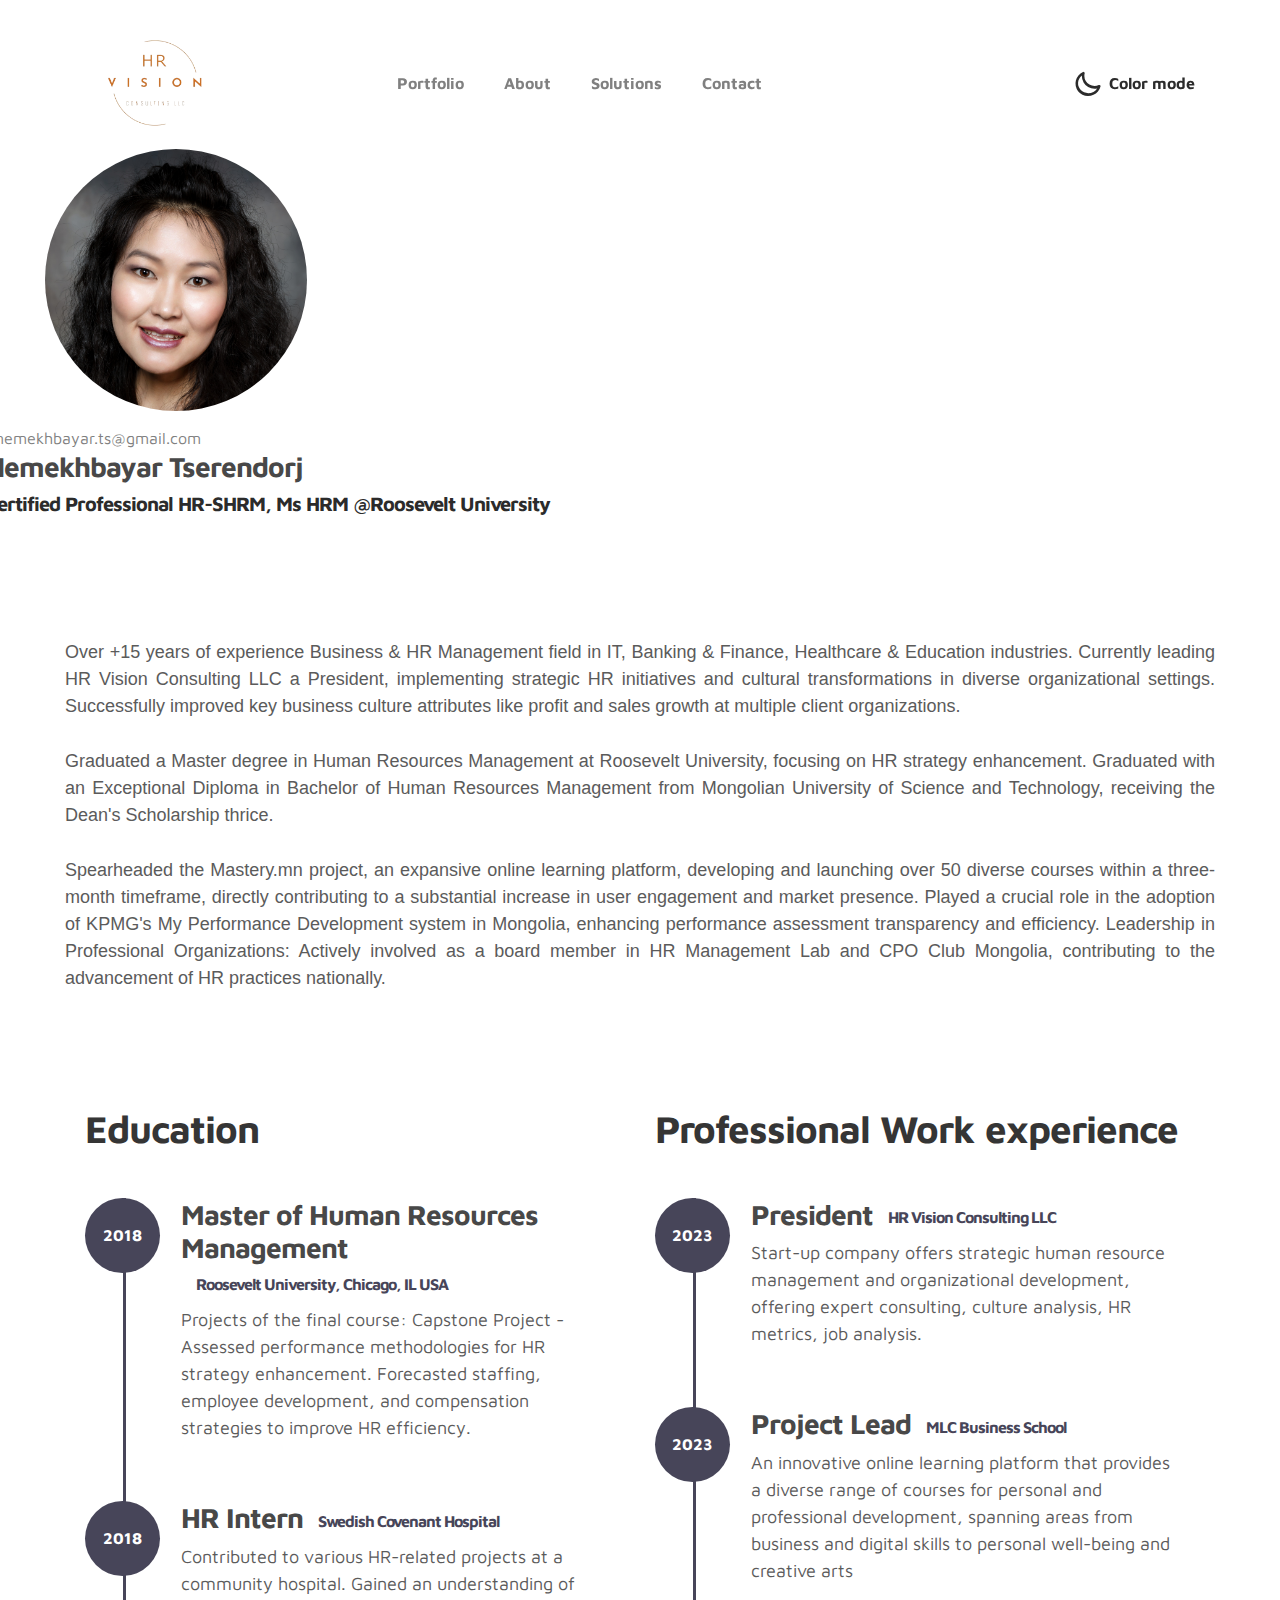
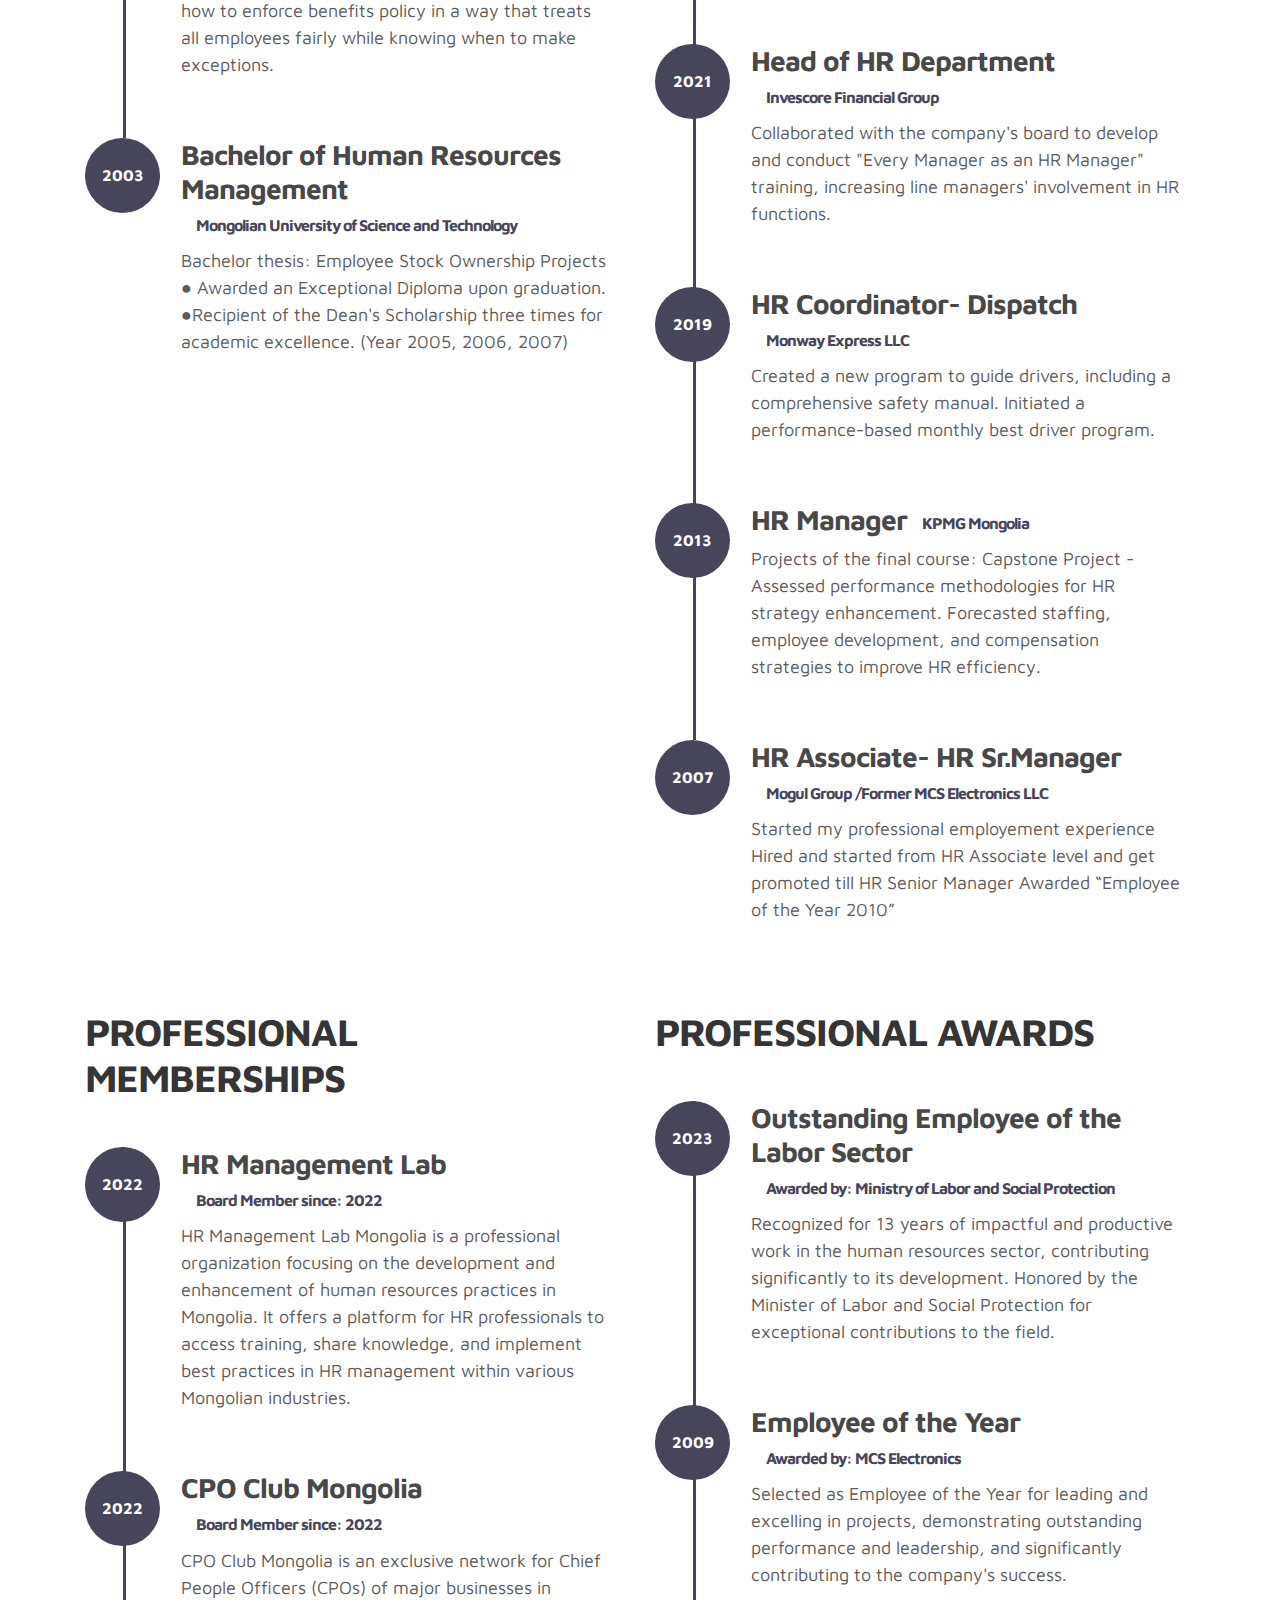
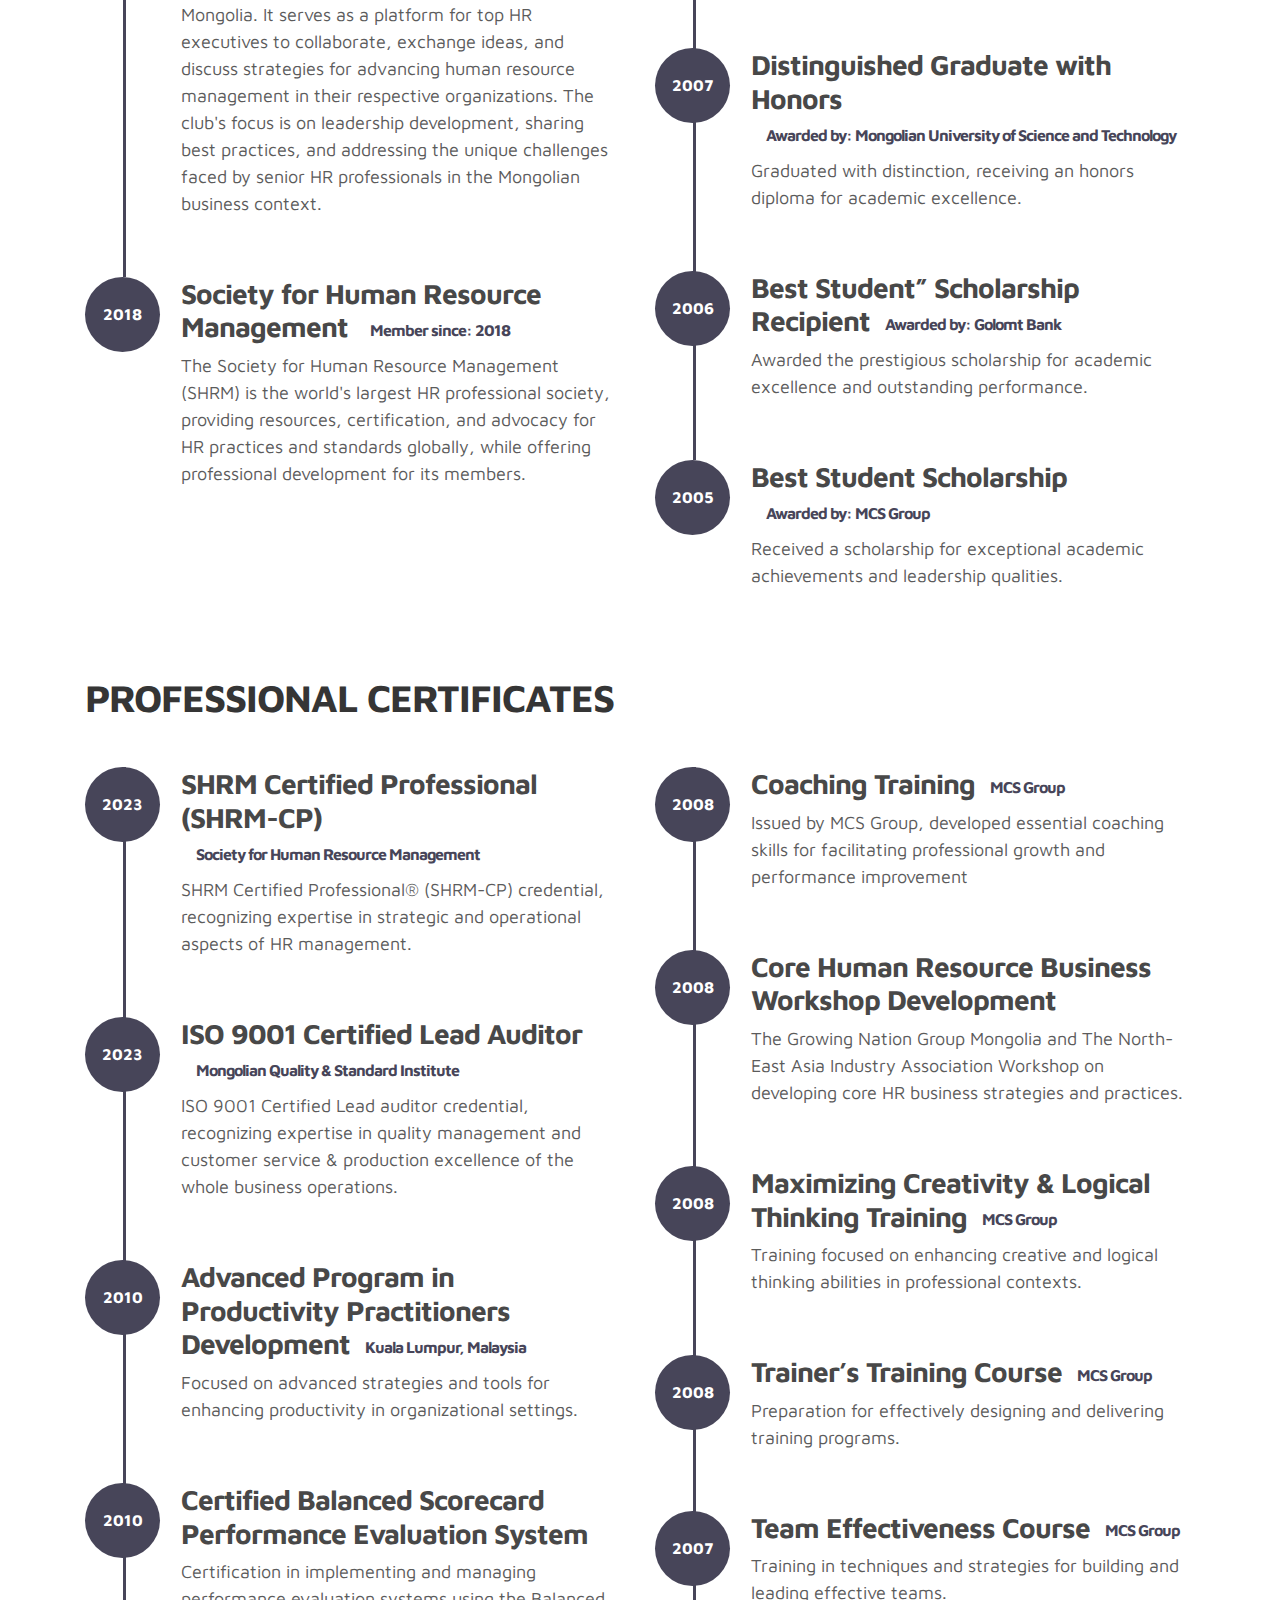
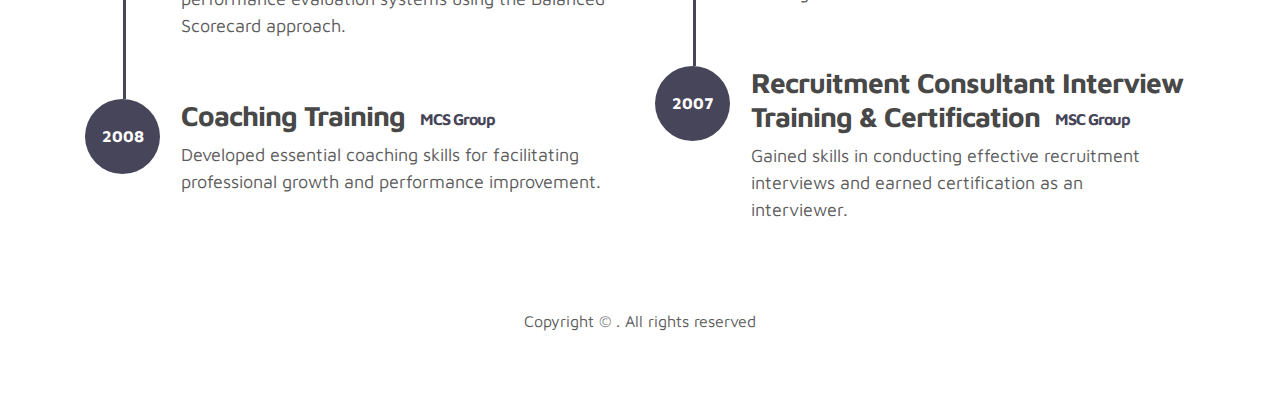
==== commit f437a4b9: "about.html" ====
--- a/about.html
+++ b/about.html
@@ -77,31 +77,14 @@
                         </div>
                         <div class="yusa-md-5" >
                             <img class="cinnamon-rolls" src="images/profile/avatar.JPG" alt="neeh">
-                        </div>
-                        <div class="strawberry-cake dear-H">
-                            <ul class="only-brokebitches-hateme ">
-                                <li class="must">
-                                    <a href>
-                                        <img src="http://www.artzaya.com/assets/svg/facebook.svg" alt="fb" style="width:30px">
-                                    </a>
-                                </li>
-                                <li class="must">
-                                    <a href>
-                                        <img src="http://www.artzaya.com/assets/svg/twitter.svg" alt="tw" style="width:30px">
-                                    </a>
-                                </li>
-                                <li class="must">
-                                    <a href>
-                                        <img src="http://www.artzaya.com/assets/svg/instagram.svg" alt="ig" style="width:30px">
-                                    </a>
-                                </li>
-                            </ul>
-                        </div>
-                        <div class="yusa-md-3 latte-taste-good">
+                          <div class="yusa-md-3 latte-taste-good">
                           <a href="mailto:info.astzaya@gmail.com" style="padding-left: 10px;">nemekhbayar.ts@gmail.com</a>
                           <h3 class="name">Nemekhbayar Tserendorj</h3>
                     <h5 class="title">Certified Professional  HR-SHRM, Ms HRM @Roosevelt University</h5>
                           </div>
+                        </div>
+                      
+                        
                       <div class="yusa-md-12 pearl-ks">
                     
                     
--- a/css/tooplate-style.css
+++ b/css/tooplate-style.css
@@ -653,8 +653,8 @@
 }
 .cinnamon-rolls {
   overflow: hidden;
-  display: block;
   margin: 15px auto;
+  margin-left: 60px;
   border-radius: 100%;
   background-size: cover;
   background-repeat: no-repeat;
@@ -702,7 +702,7 @@
     font-family: 'Lucida Sans', 'Lucida Sans Regular', 'Lucida Grande', 'Lucida Sans Unicode', Geneva, Verdana, sans-serif;
 }
 .pearl-ks .topmodel {
-  margin: 10px 30px 10px 30px;
+  margin: 14px 80px 14px 80px;
     text-align: justify;
     font-family: 'Lucida Sans', 'Lucida Sans Regular', 'Lucida Grande', 'Lucida Sans Unicode', Geneva, Verdana, sans-serif;
 
@@ -762,6 +762,4 @@
   --background: #2b2b2b;
   --color: white;
 }
-.uniko {
-	padding-top: 70px; 
-}
+
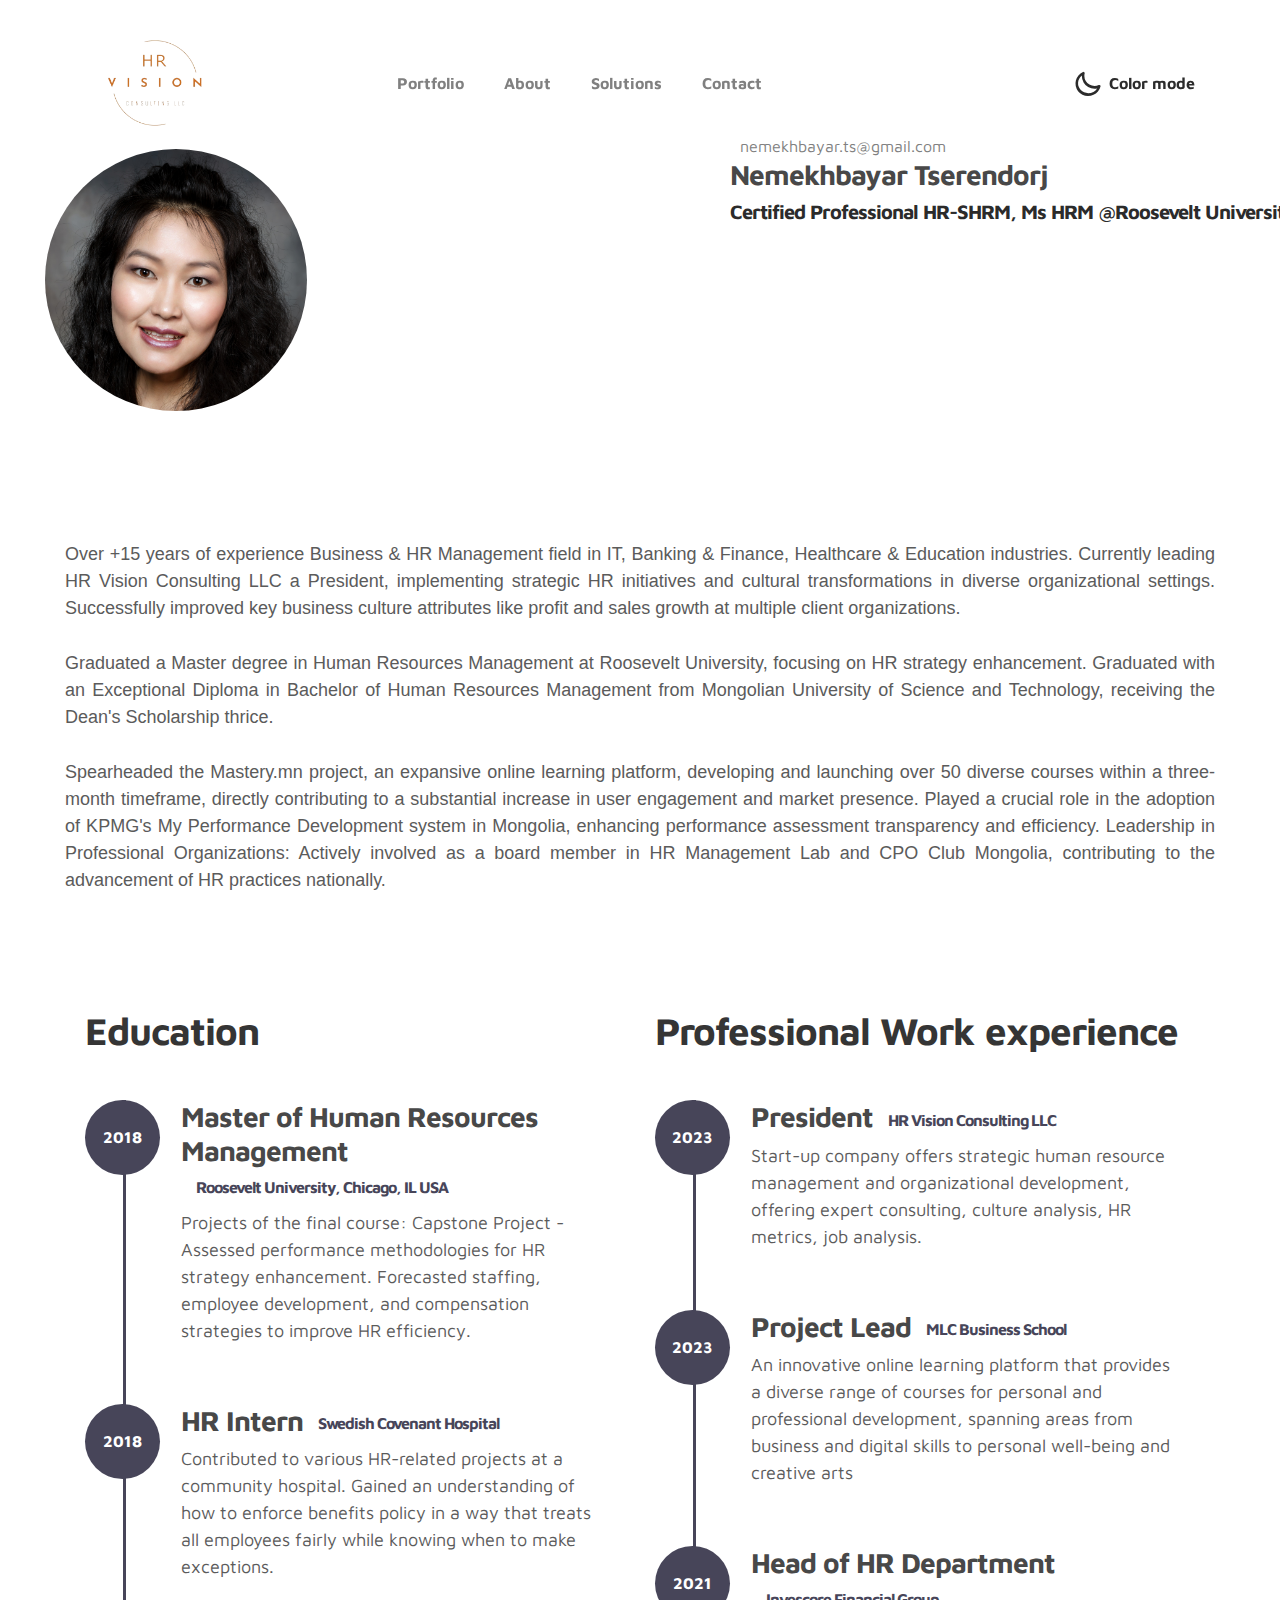
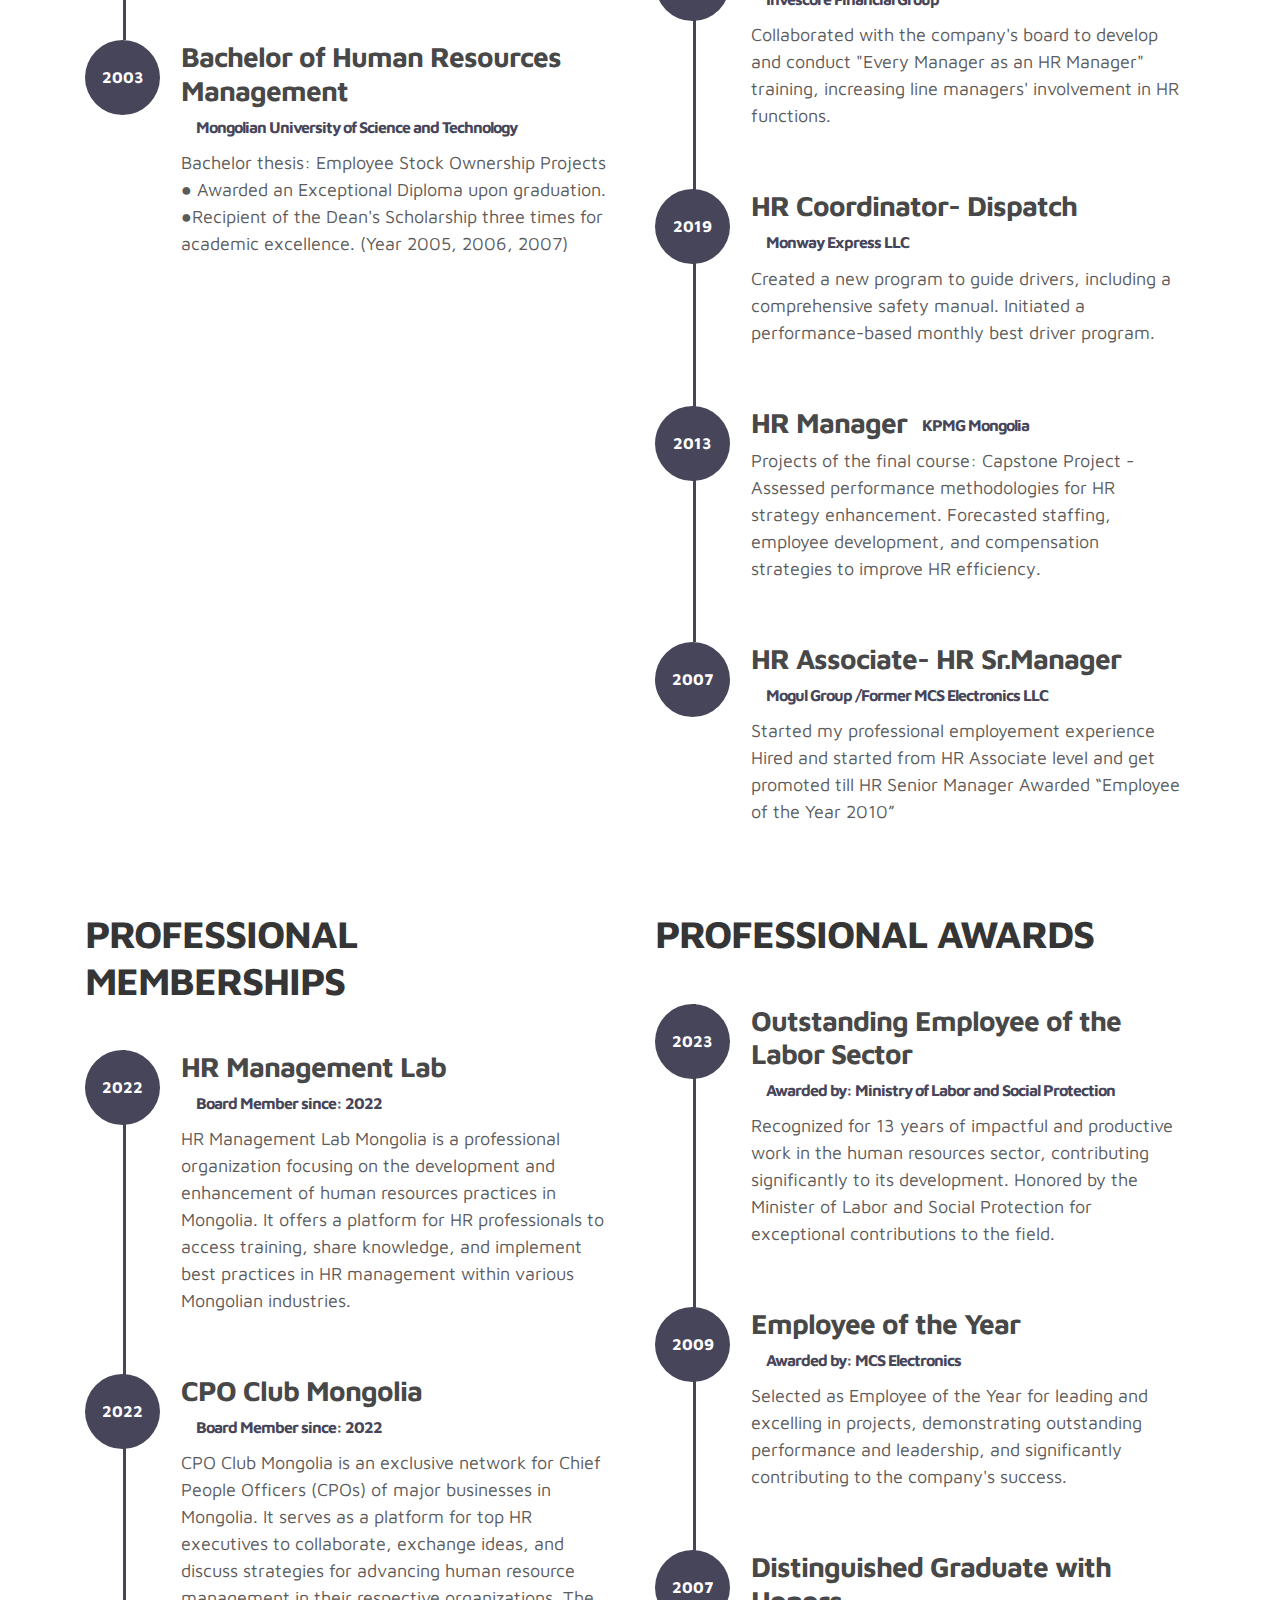
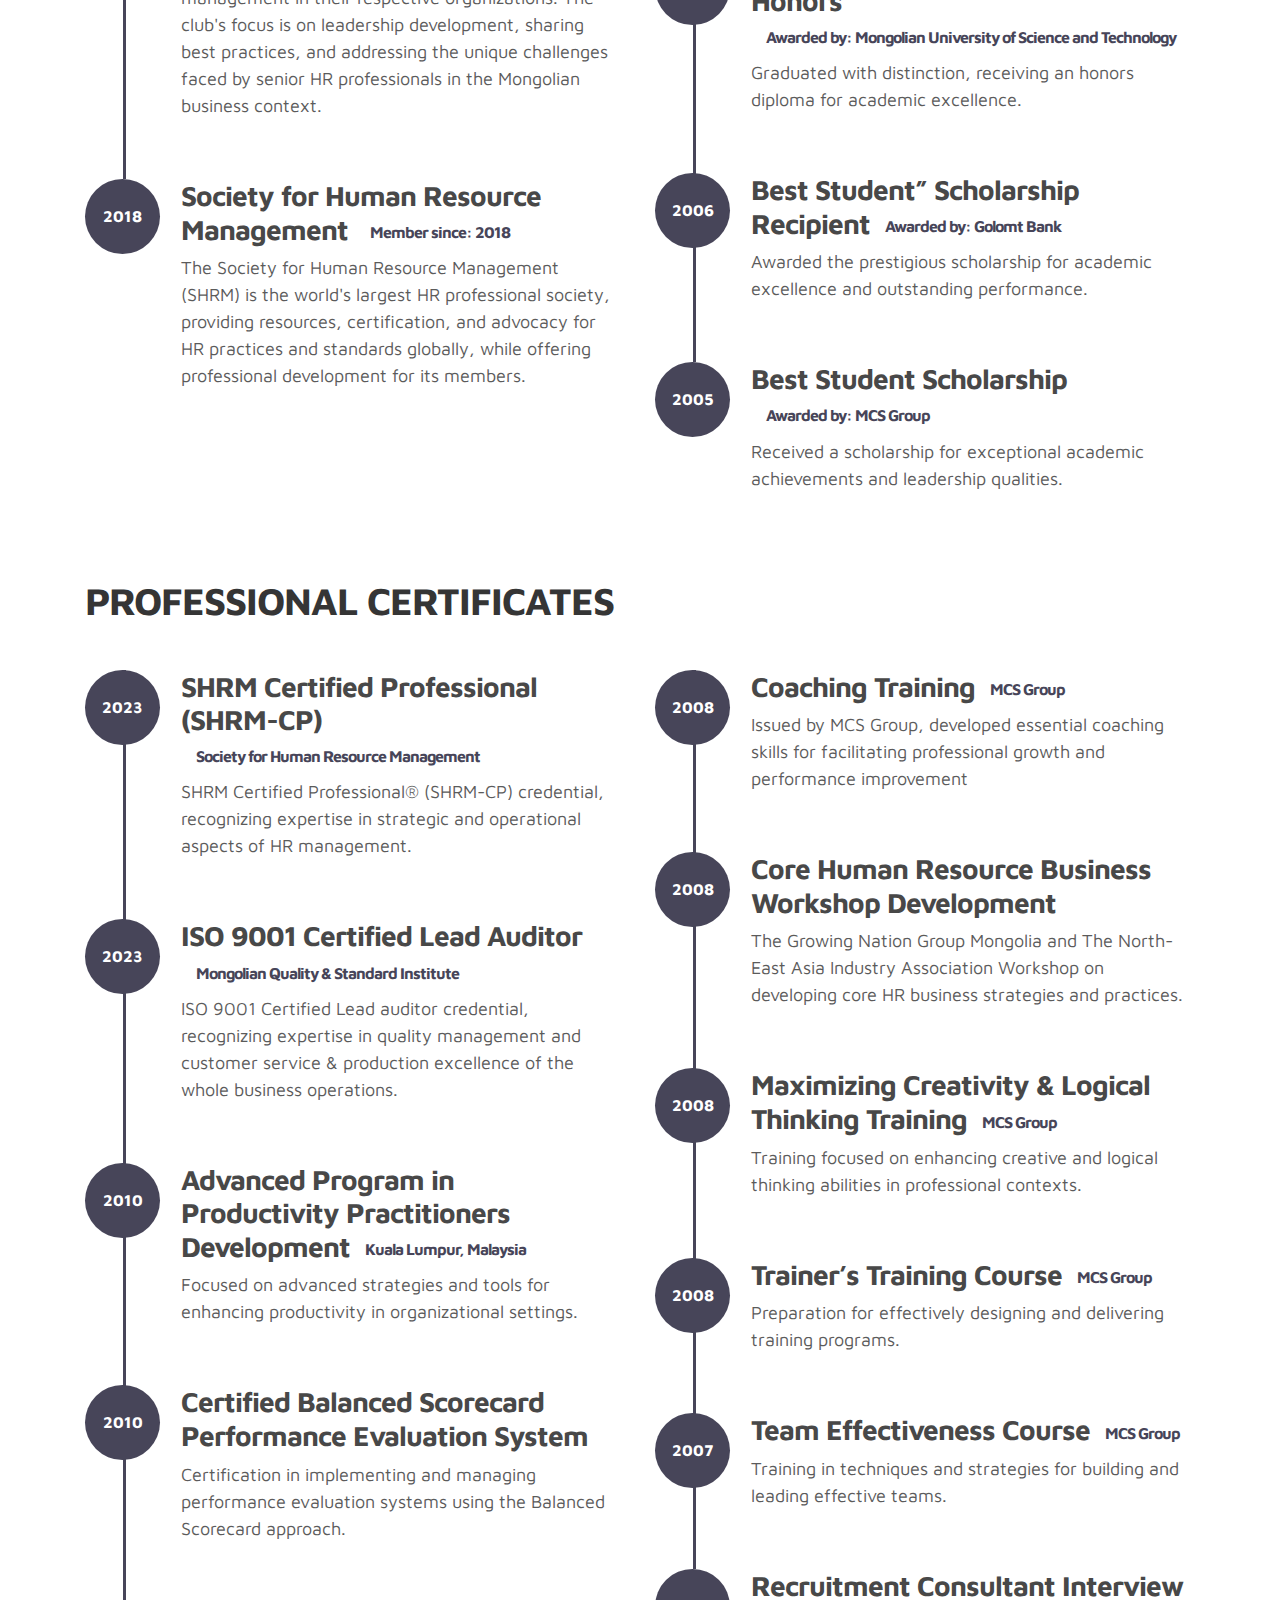
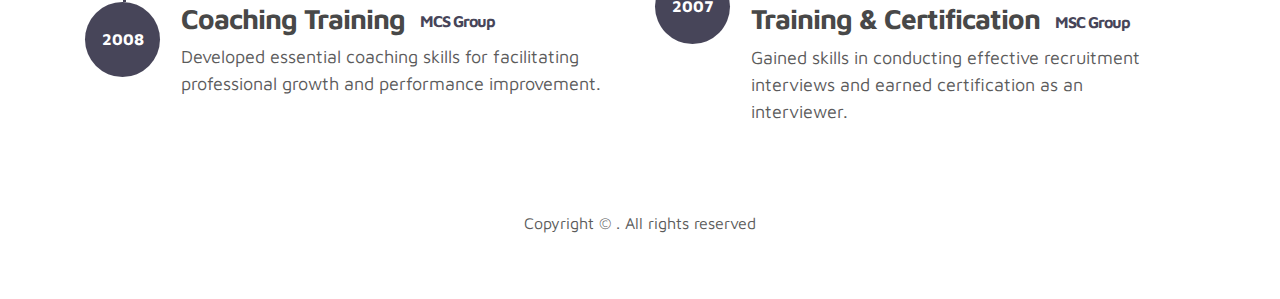
==== commit 78d1c363: "about.html" ====
--- a/about.html
+++ b/about.html
@@ -75,7 +75,7 @@
                         <div class="yusa-md-3 matcha-taste-good seek-sook-saak">
                             
                         </div>
-                        <div class="yusa-md-5" >
+                        <div class="yusa-md-5 hoho" >
                             <img class="cinnamon-rolls" src="images/profile/avatar.JPG" alt="neeh">
                           <div class="yusa-md-3 latte-taste-good">
                           <a href="mailto:info.astzaya@gmail.com" style="padding-left: 10px;">nemekhbayar.ts@gmail.com</a>
--- a/css/tooplate-style.css
+++ b/css/tooplate-style.css
@@ -633,6 +633,9 @@
   padding-right: 15px;
   padding-left: 15px;
 }
+.hoho {
+	display: flex;
+}
 
 .cooking-like-chef {
   justify-content: center !important;
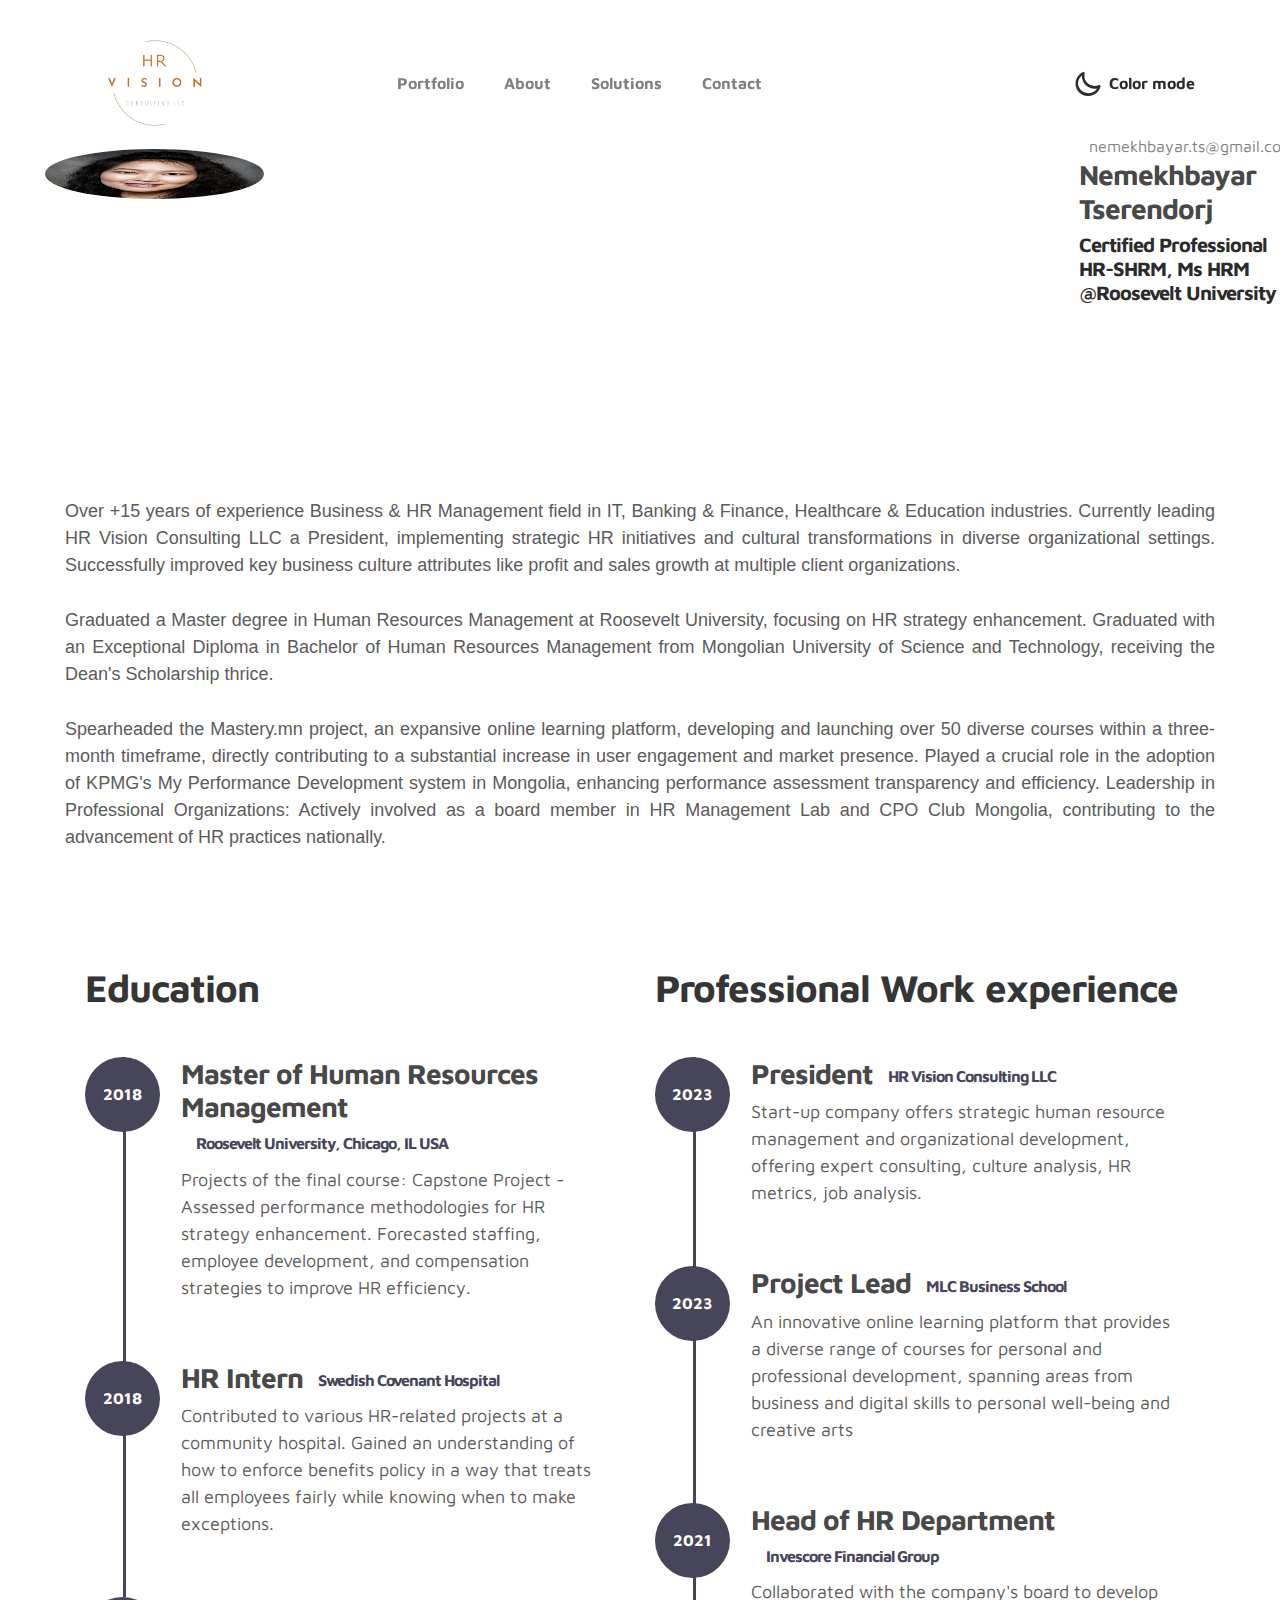
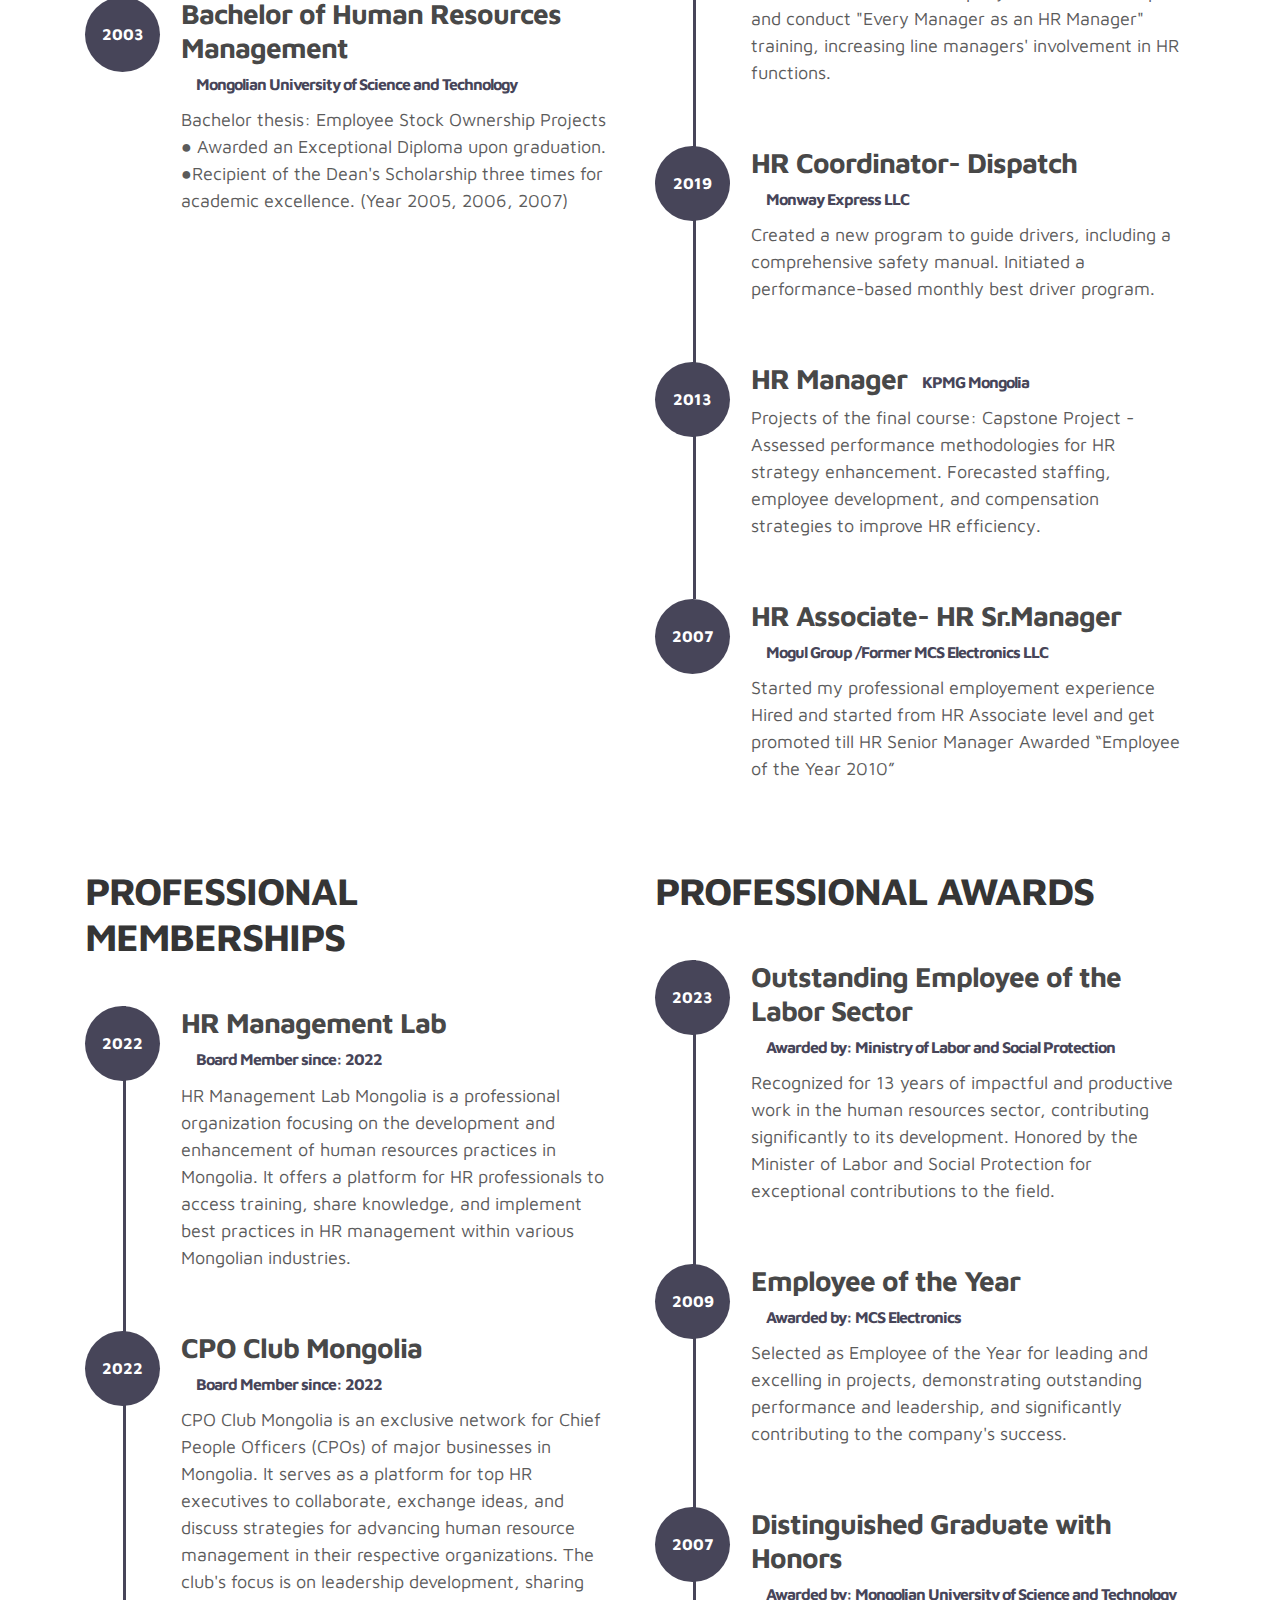
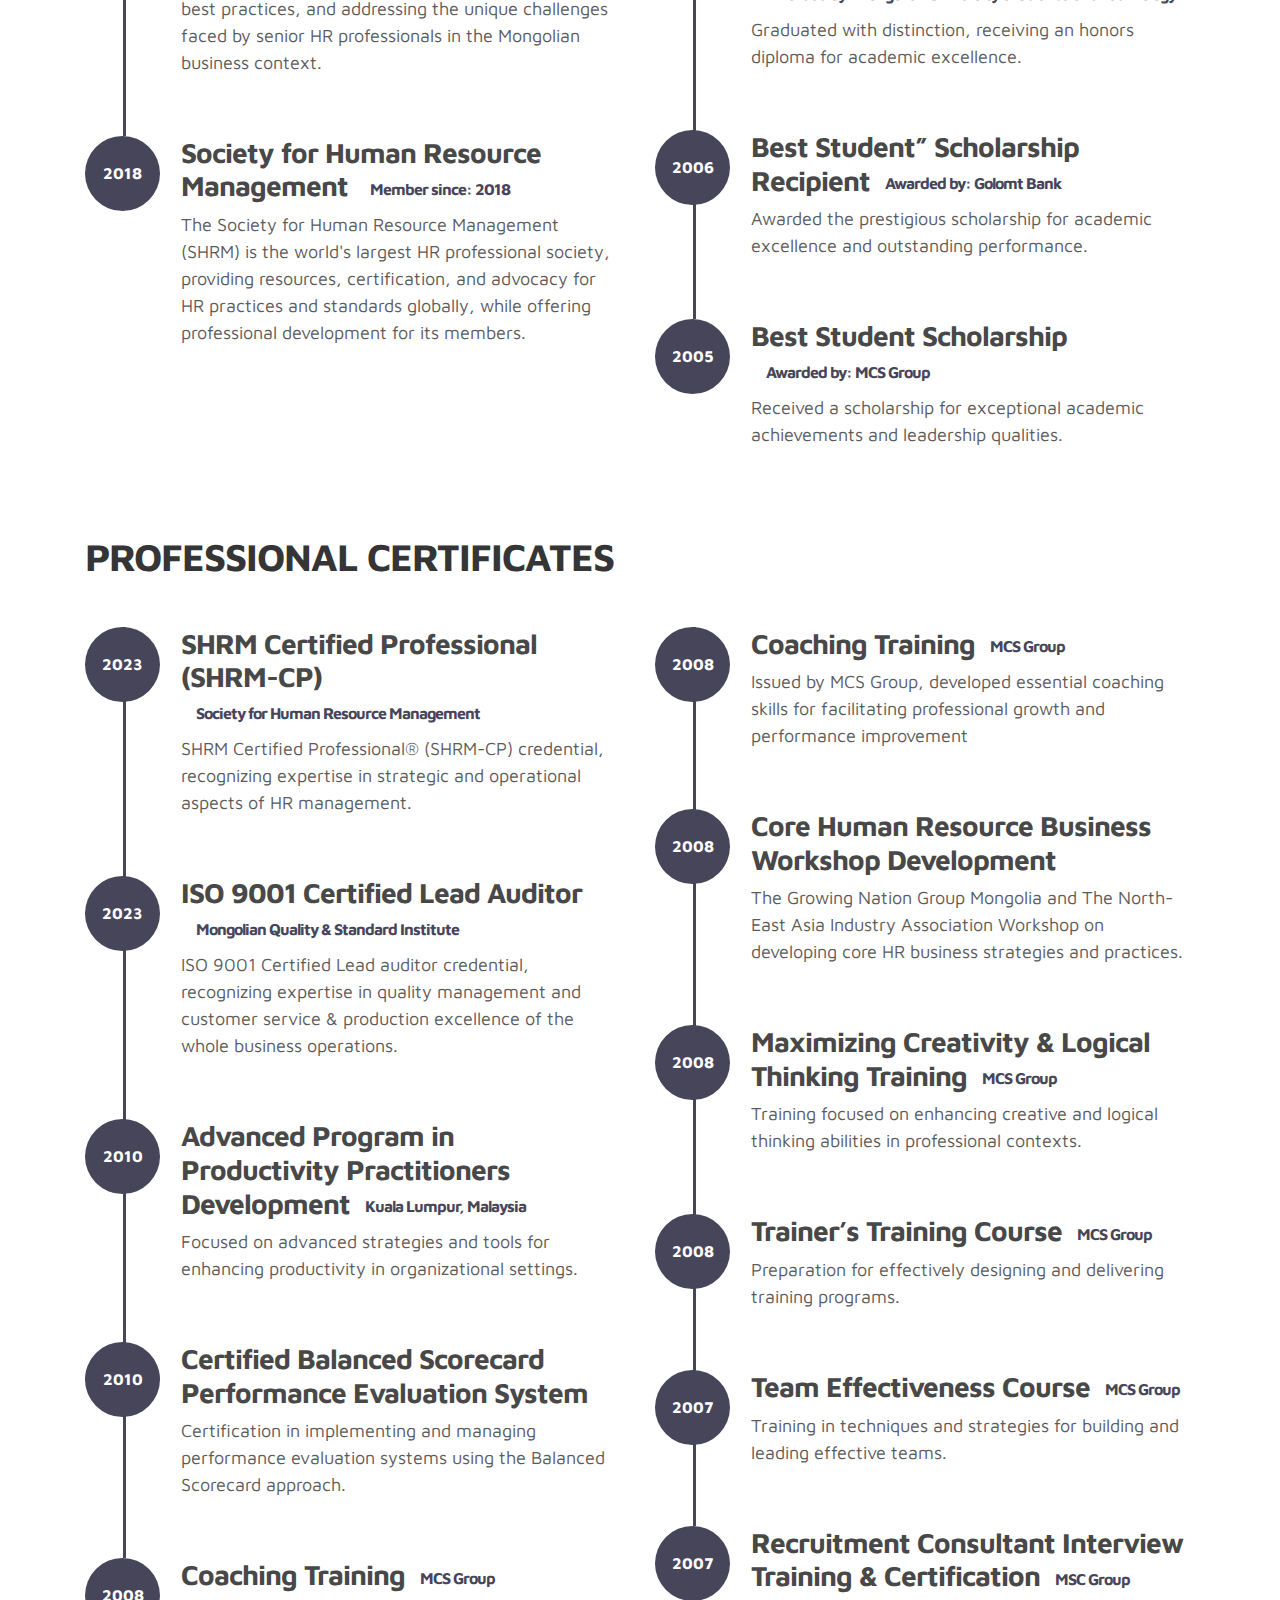
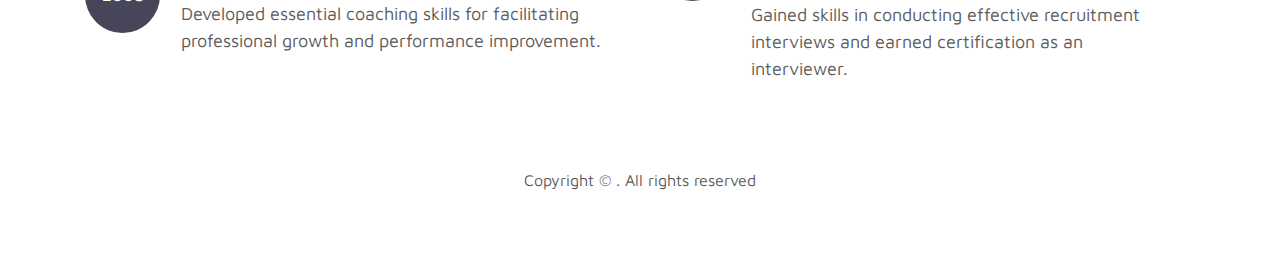
==== commit 4a29557d: "Update about.html" ====
--- a/about.html
+++ b/about.html
@@ -74,16 +74,18 @@
                     <div class="ice maria-walking-alone cooking-like-chef well">
                         <div class="yusa-md-3 matcha-taste-good seek-sook-saak">
                             
-                        </div>
-                        <div class="yusa-md-5 hoho" >
+                        </div> 
+                      <div class="hoho">
+                        <div class="yusa-md-5" >
                             <img class="cinnamon-rolls" src="images/profile/avatar.JPG" alt="neeh">
-                          <div class="yusa-md-3 latte-taste-good">
+                        </div>
+                         <div class="yusa-md-3 latte-taste-good">
                           <a href="mailto:info.astzaya@gmail.com" style="padding-left: 10px;">nemekhbayar.ts@gmail.com</a>
                           <h3 class="name">Nemekhbayar Tserendorj</h3>
-                    <h5 class="title">Certified Professional  HR-SHRM, Ms HRM @Roosevelt University</h5>
+                          <h5 class="title">Certified Professional  HR-SHRM, Ms HRM @Roosevelt University</h5>
                           </div>
-                        </div>
-                      
+                      </div>
+                        
                         
                       <div class="yusa-md-12 pearl-ks">
                     
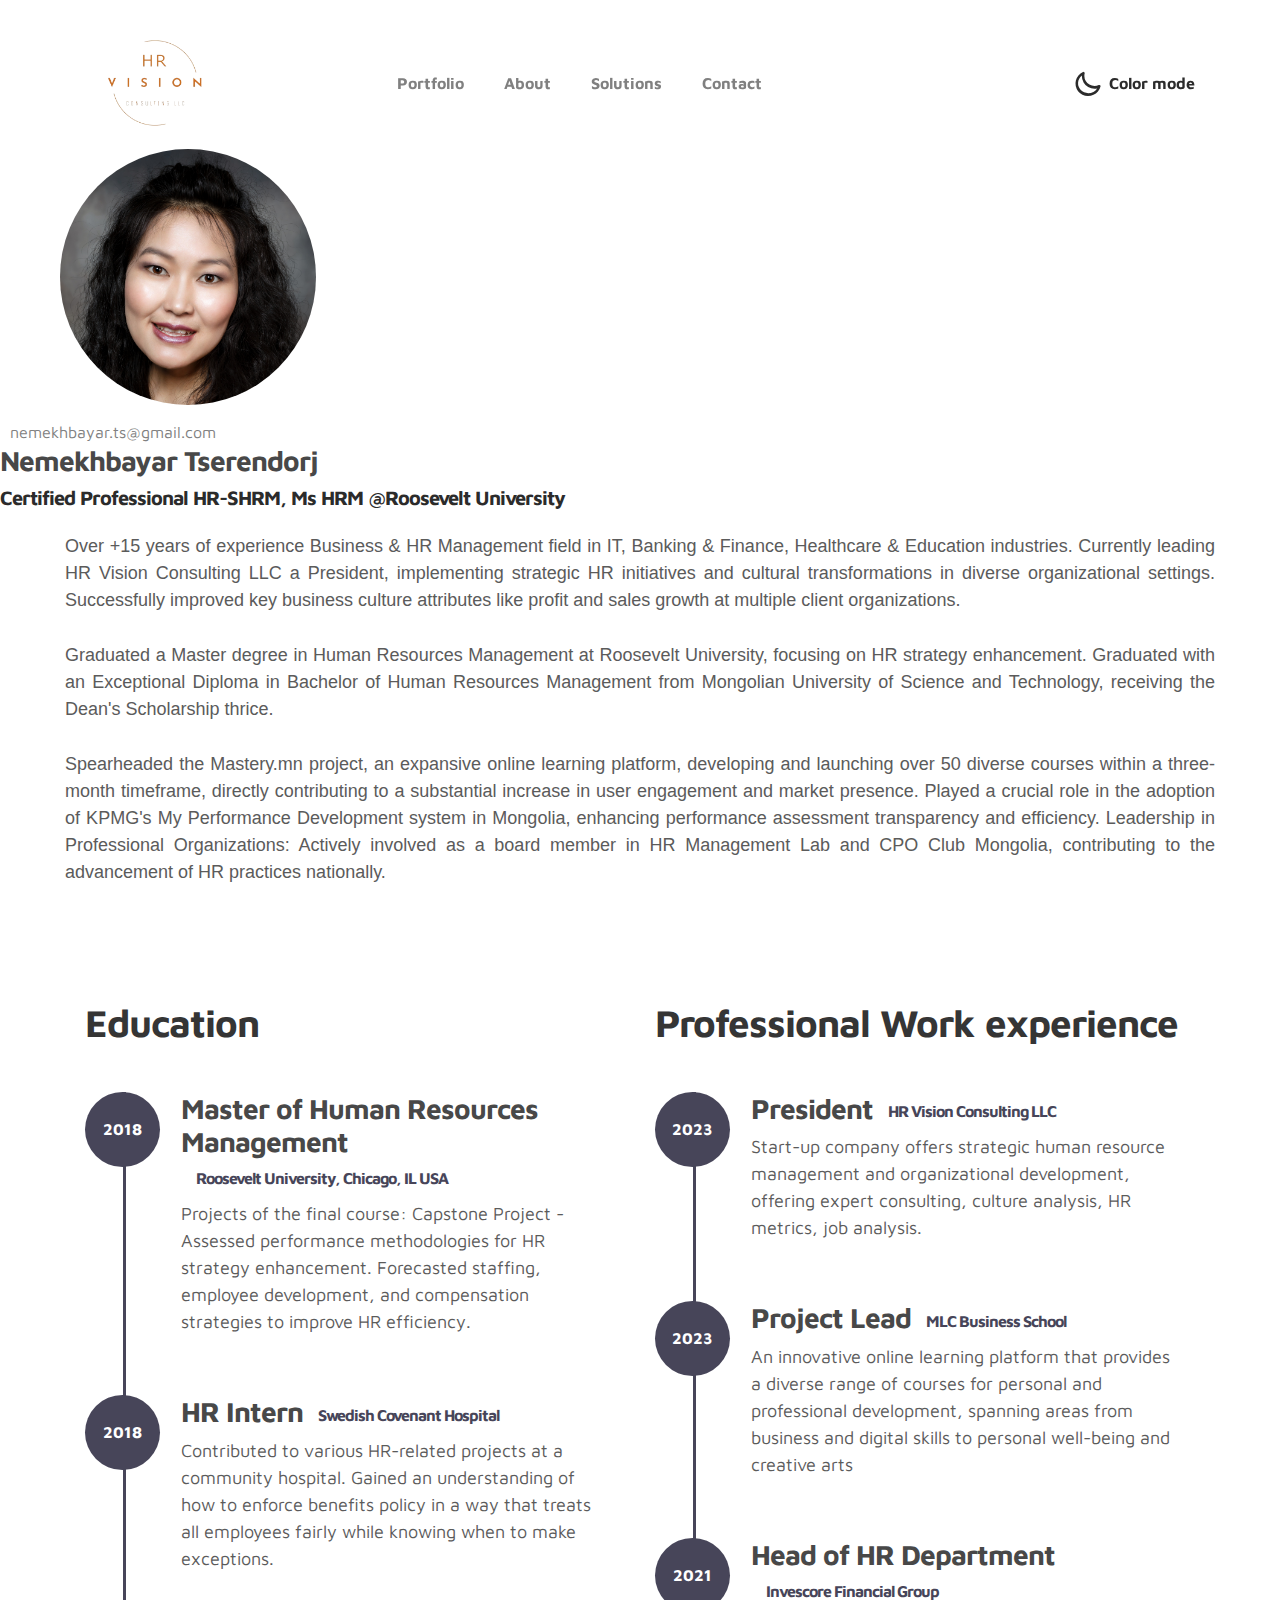
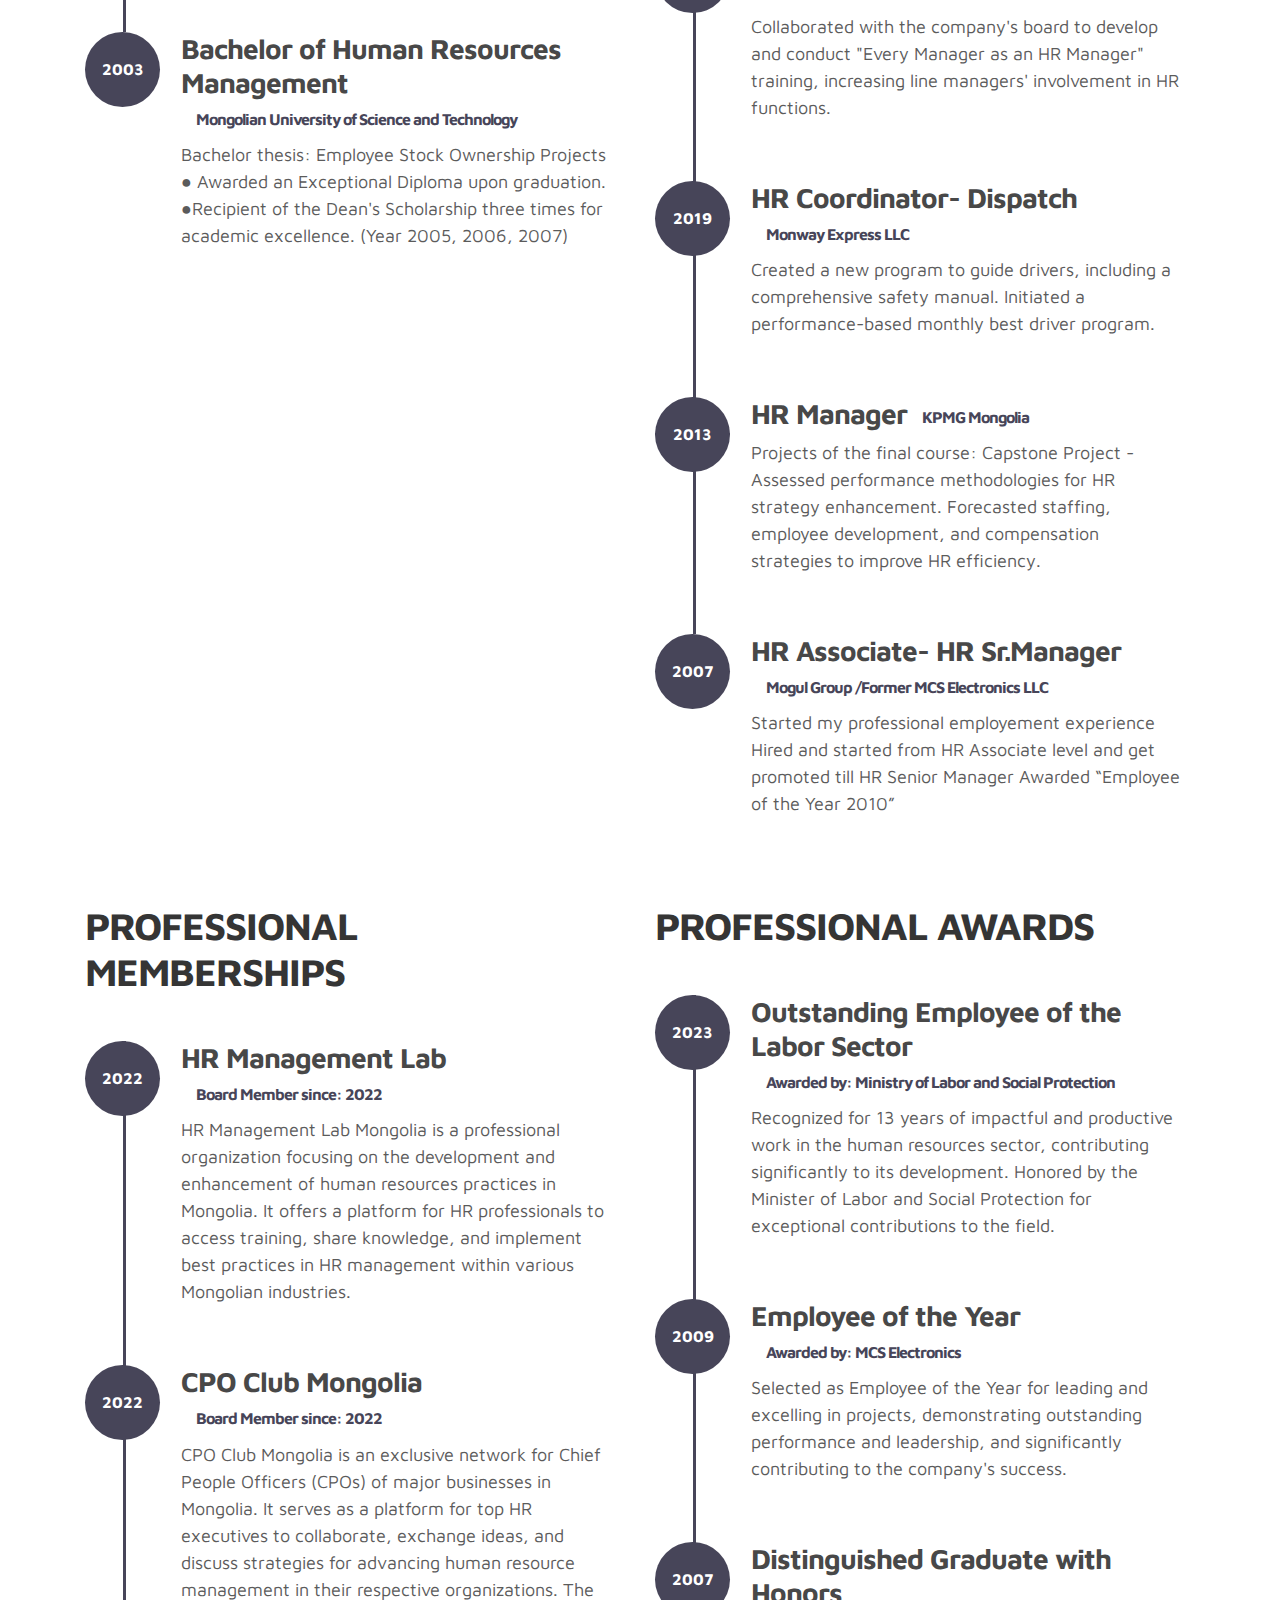
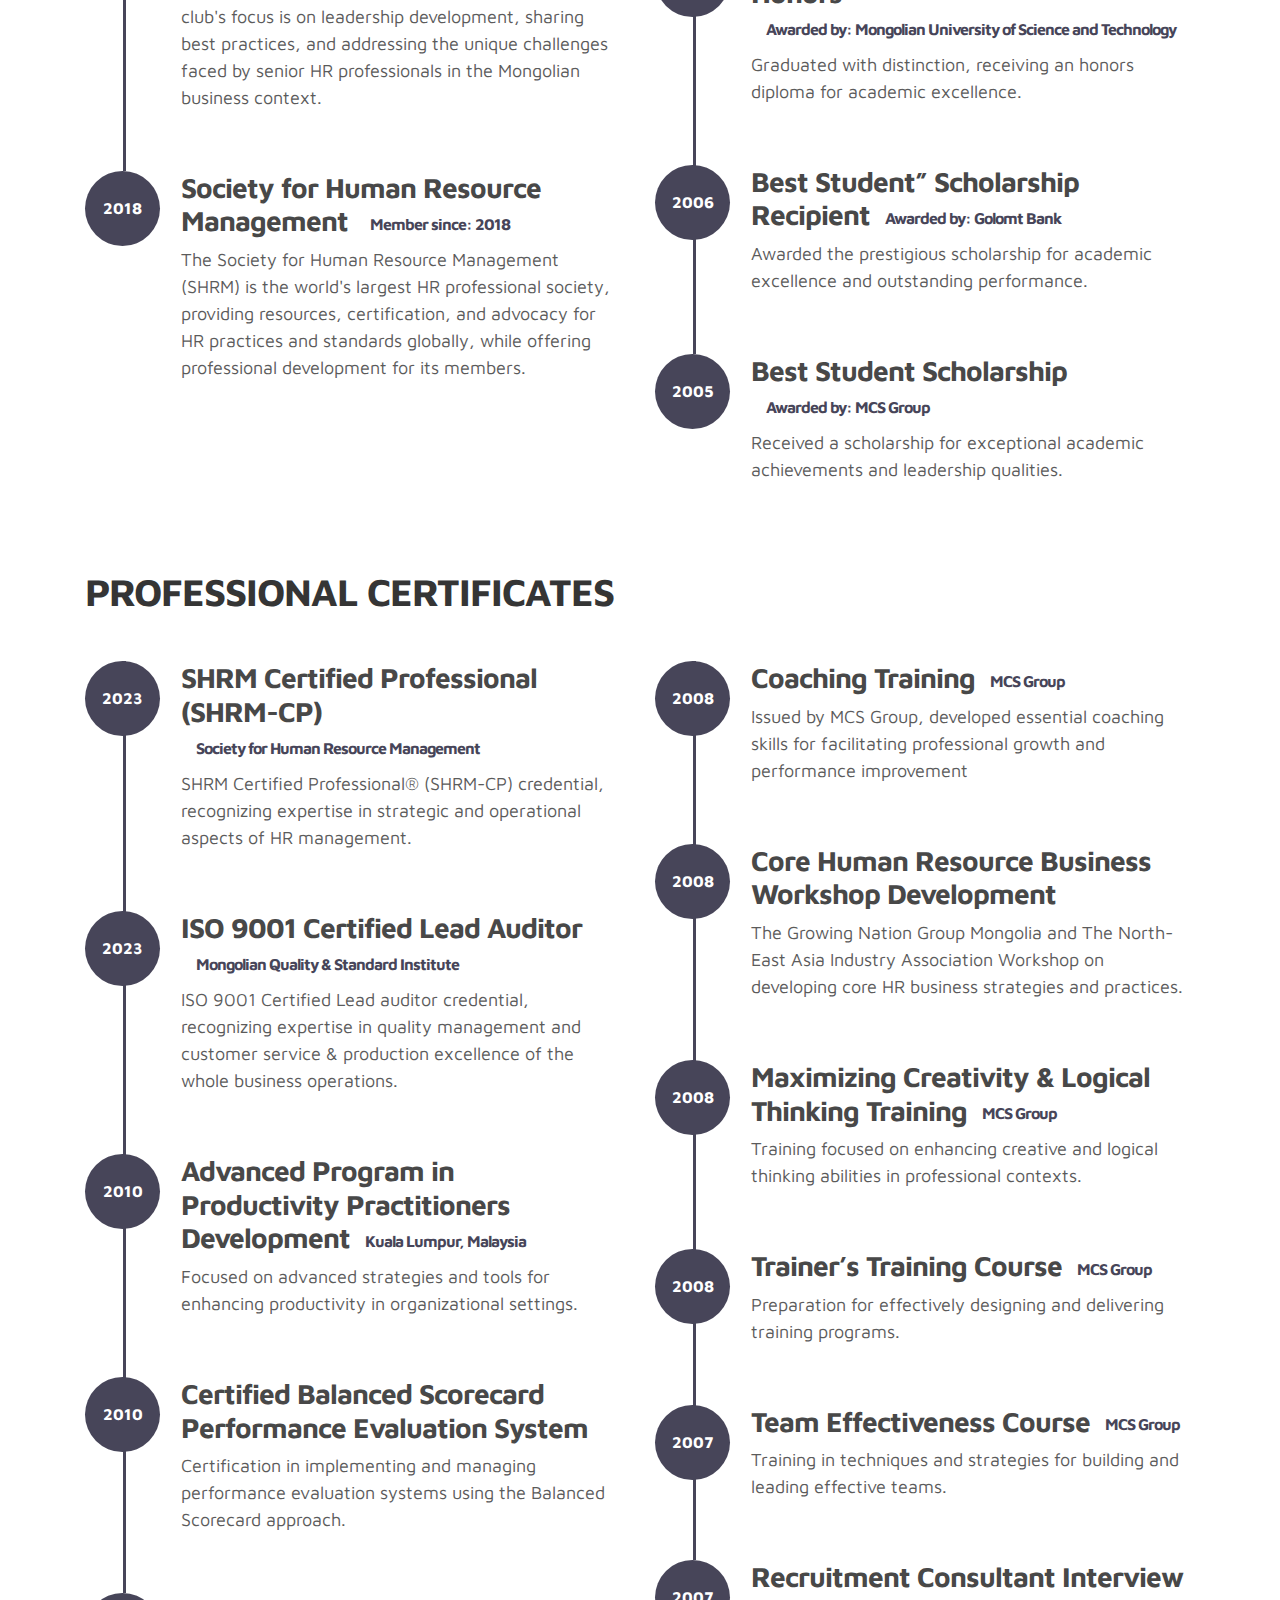
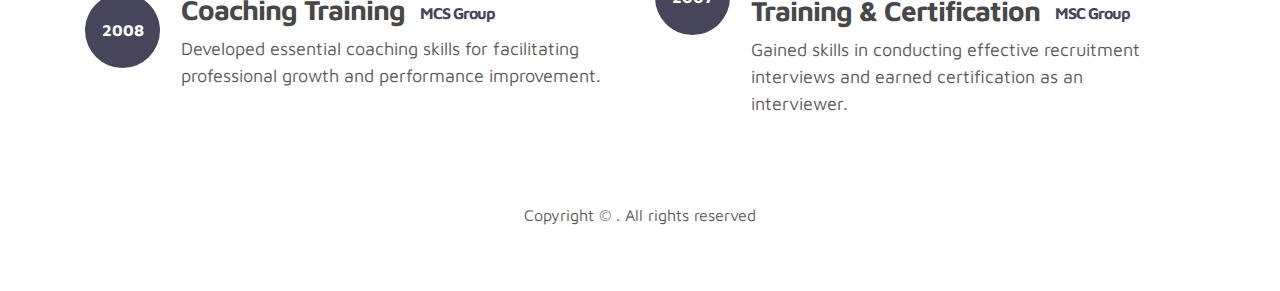
==== commit b520b9d9: "Update about.html" ====
--- a/about.html
+++ b/about.html
@@ -76,7 +76,7 @@
                             
                         </div> 
                       <div class="hoho">
-                        <div class="yusa-md-5" >
+                        <div>
                             <img class="cinnamon-rolls" src="images/profile/avatar.JPG" alt="neeh">
                         </div>
                          <div class="yusa-md-3 latte-taste-good">
@@ -87,10 +87,7 @@
                       </div>
                         
                         
-                      <div class="yusa-md-12 pearl-ks">
                     
-                    
-                    </div>
                 </div>
             </div>
               
--- a/css/tooplate-style.css
+++ b/css/tooplate-style.css
@@ -634,7 +634,11 @@
   padding-left: 15px;
 }
 .hoho {
-	display: flex;
+	display: flex-inline;
+	 width: 100%;
+  min-height: 1px;
+  padding-right: 15px;
+  padding-left: 15px;
 }
 
 .cooking-like-chef {
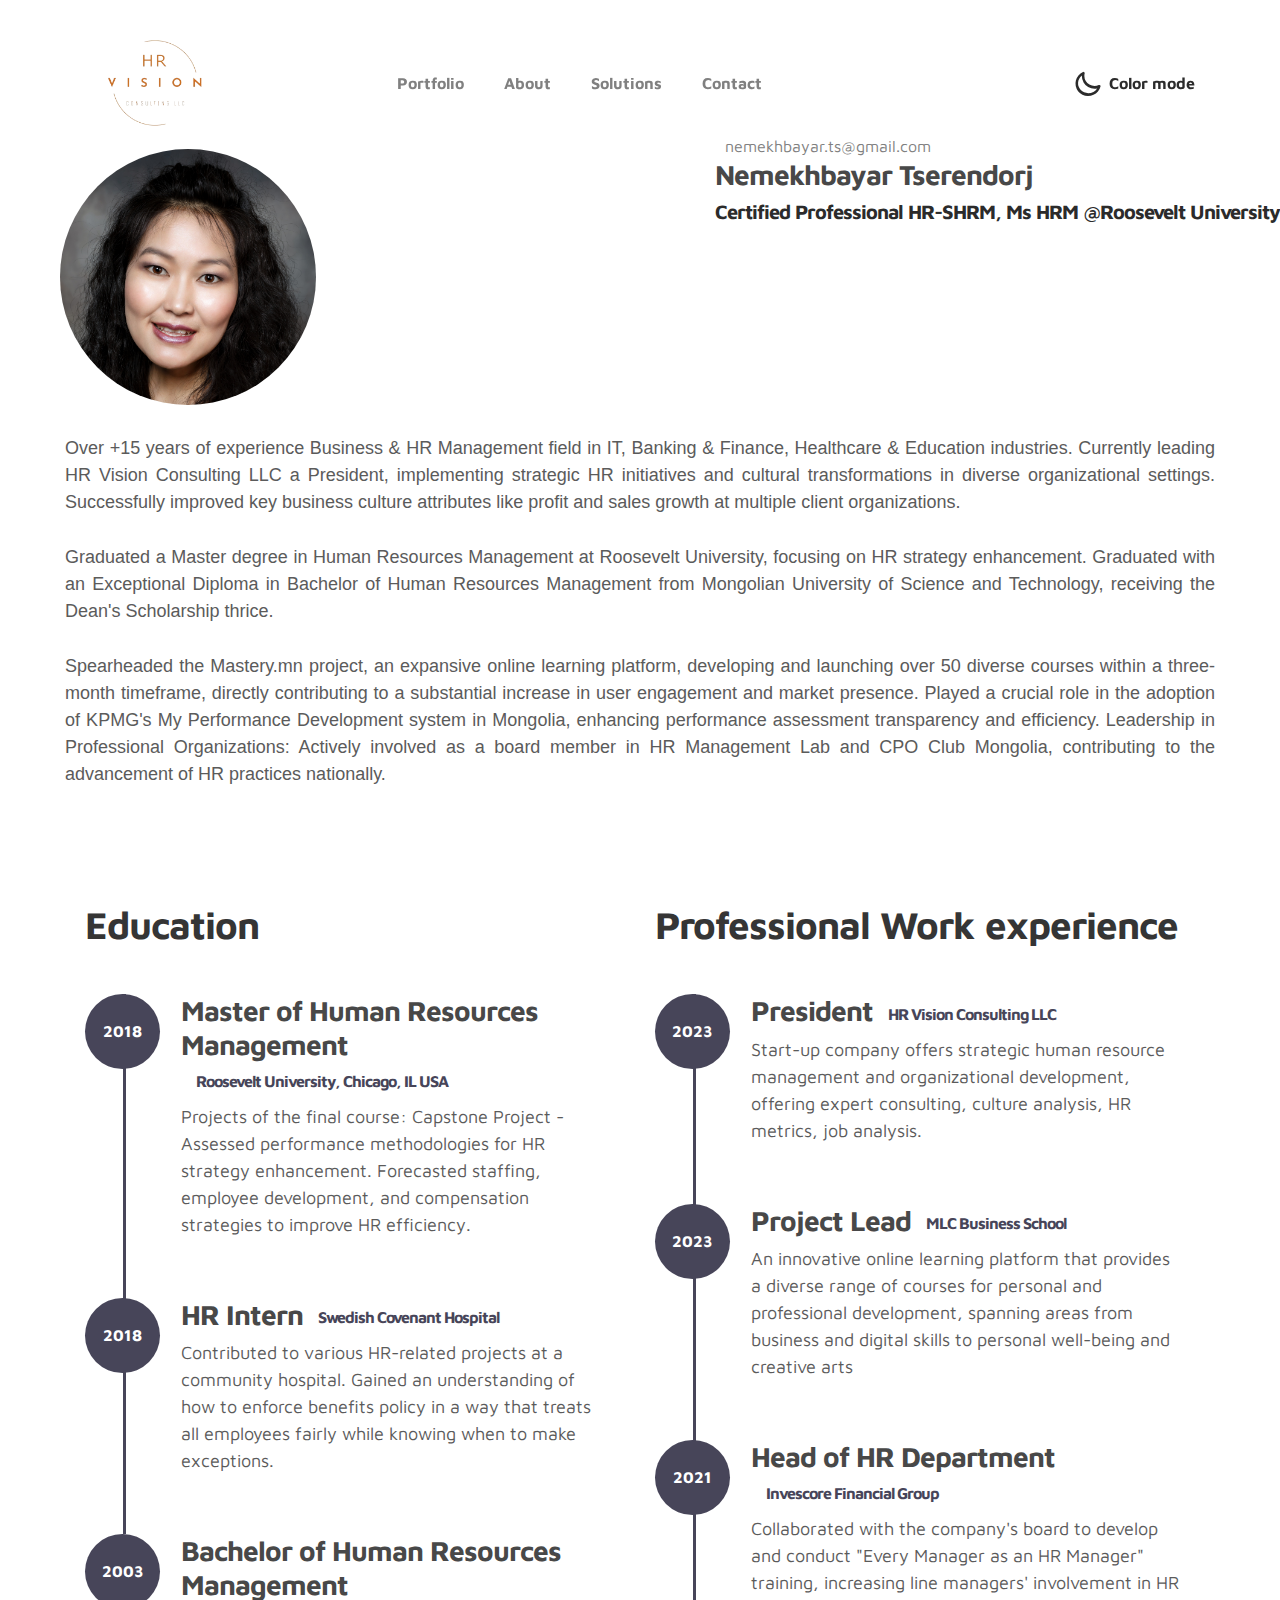
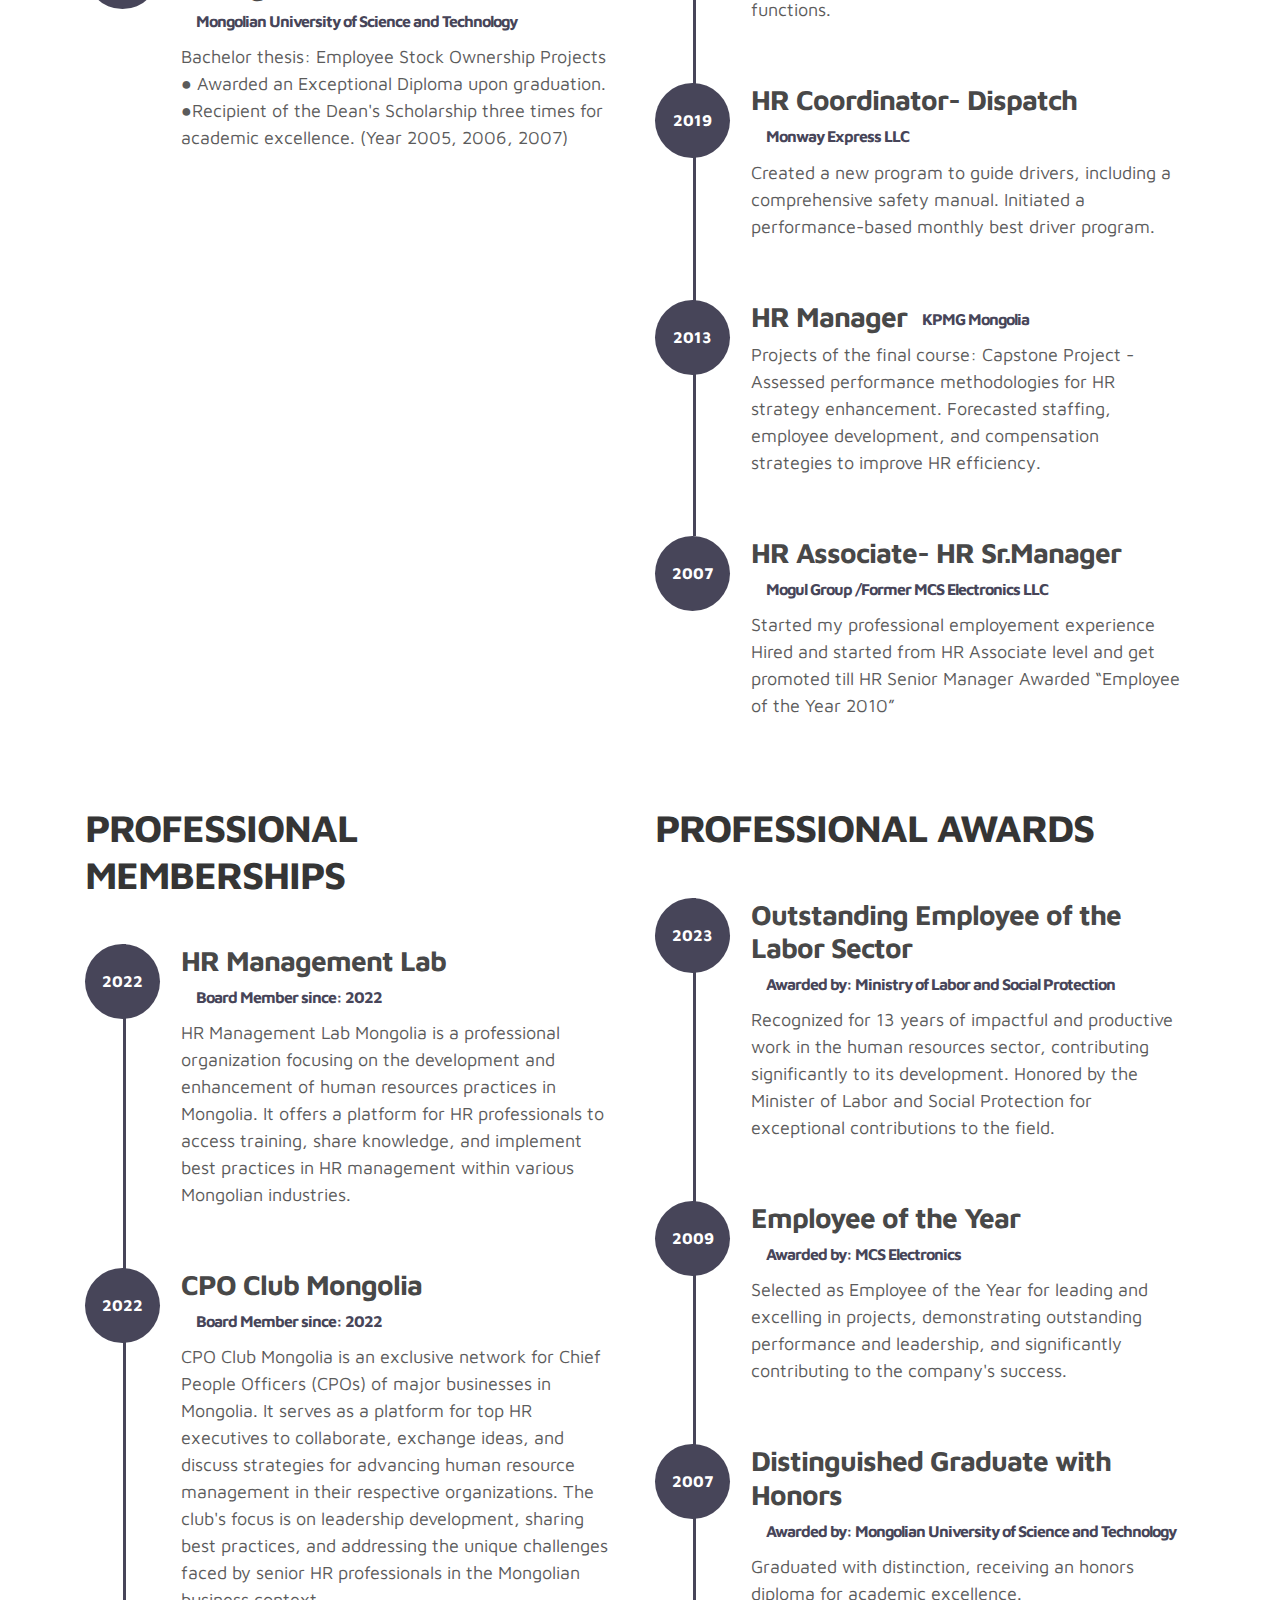
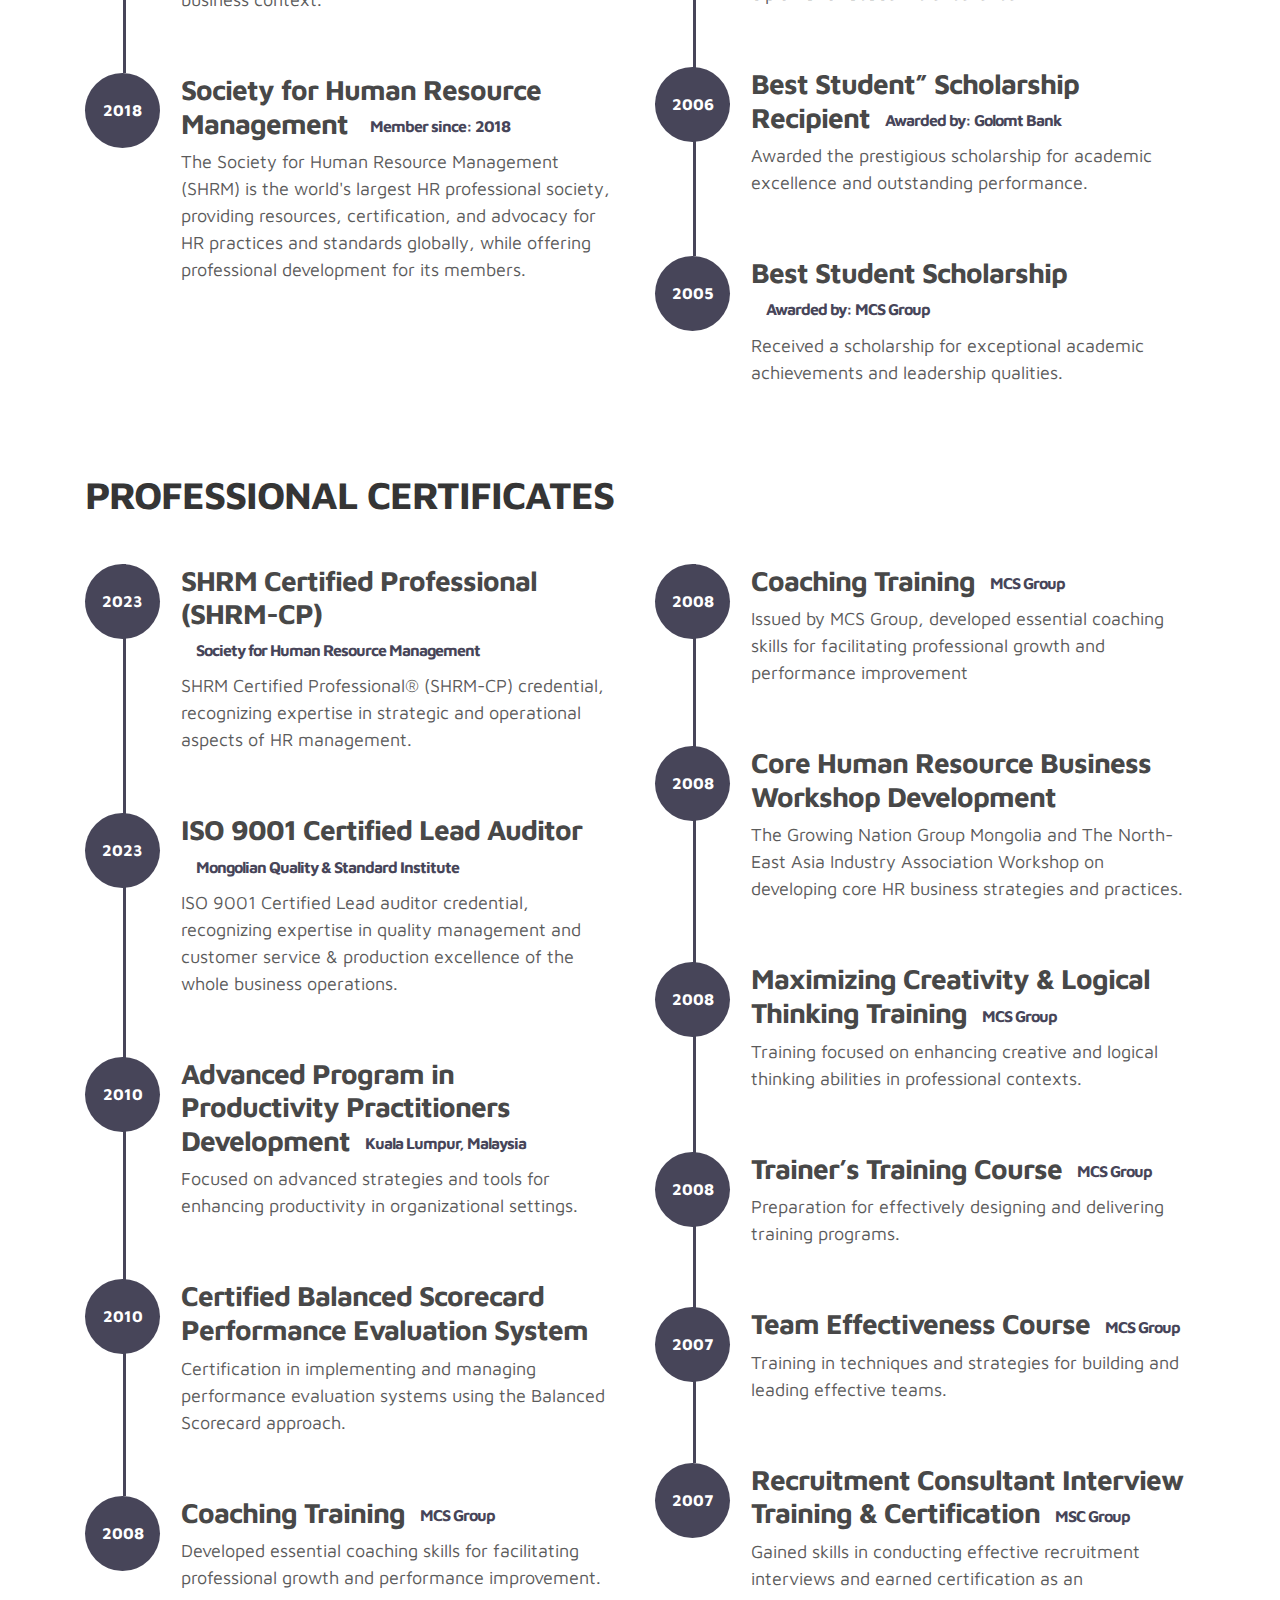
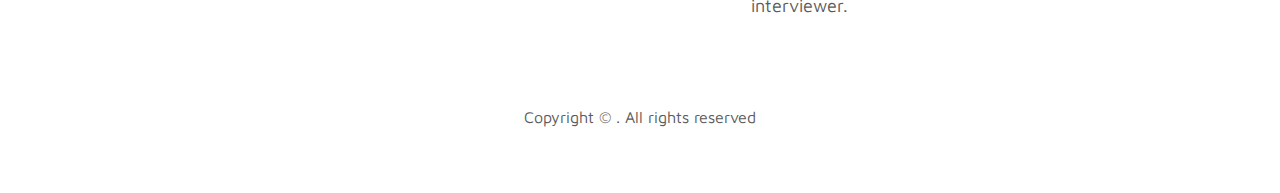
==== commit 5686c902: "Update about.html" ====
--- a/about.html
+++ b/about.html
@@ -76,10 +76,10 @@
                             
                         </div> 
                       <div class="hoho">
-                        <div>
+                        
                             <img class="cinnamon-rolls" src="images/profile/avatar.JPG" alt="neeh">
-                        </div>
-                         <div class="yusa-md-3 latte-taste-good">
+                        
+                         <div class="latte-taste-good">
                           <a href="mailto:info.astzaya@gmail.com" style="padding-left: 10px;">nemekhbayar.ts@gmail.com</a>
                           <h3 class="name">Nemekhbayar Tserendorj</h3>
                           <h5 class="title">Certified Professional  HR-SHRM, Ms HRM @Roosevelt University</h5>
--- a/css/tooplate-style.css
+++ b/css/tooplate-style.css
@@ -634,8 +634,7 @@
   padding-left: 15px;
 }
 .hoho {
-	display: flex-inline;
-	 width: 100%;
+	display: inline-flex;
   min-height: 1px;
   padding-right: 15px;
   padding-left: 15px;
@@ -679,7 +678,6 @@
 }
 @media (max-width:768px) {
   .latte-taste-good {
-    text-align: center;
     margin: 10px 10px;
   }
 }
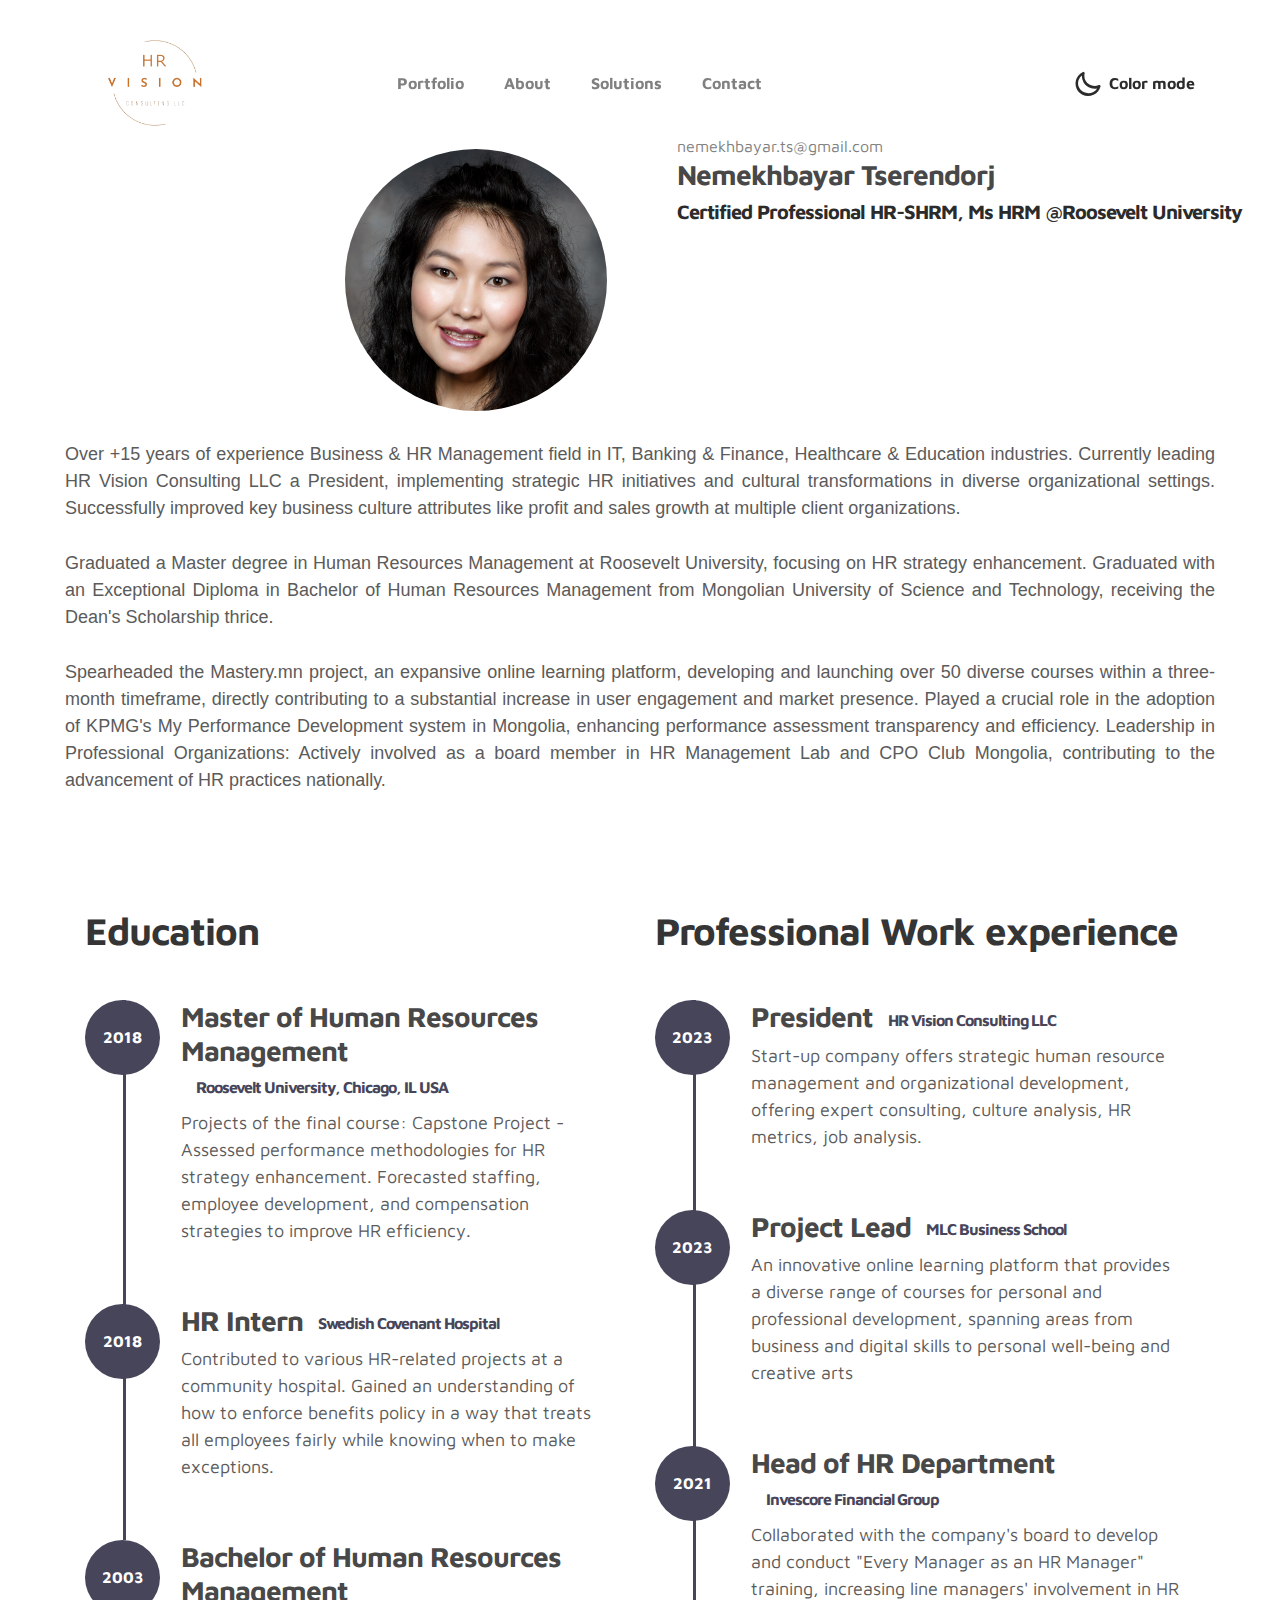
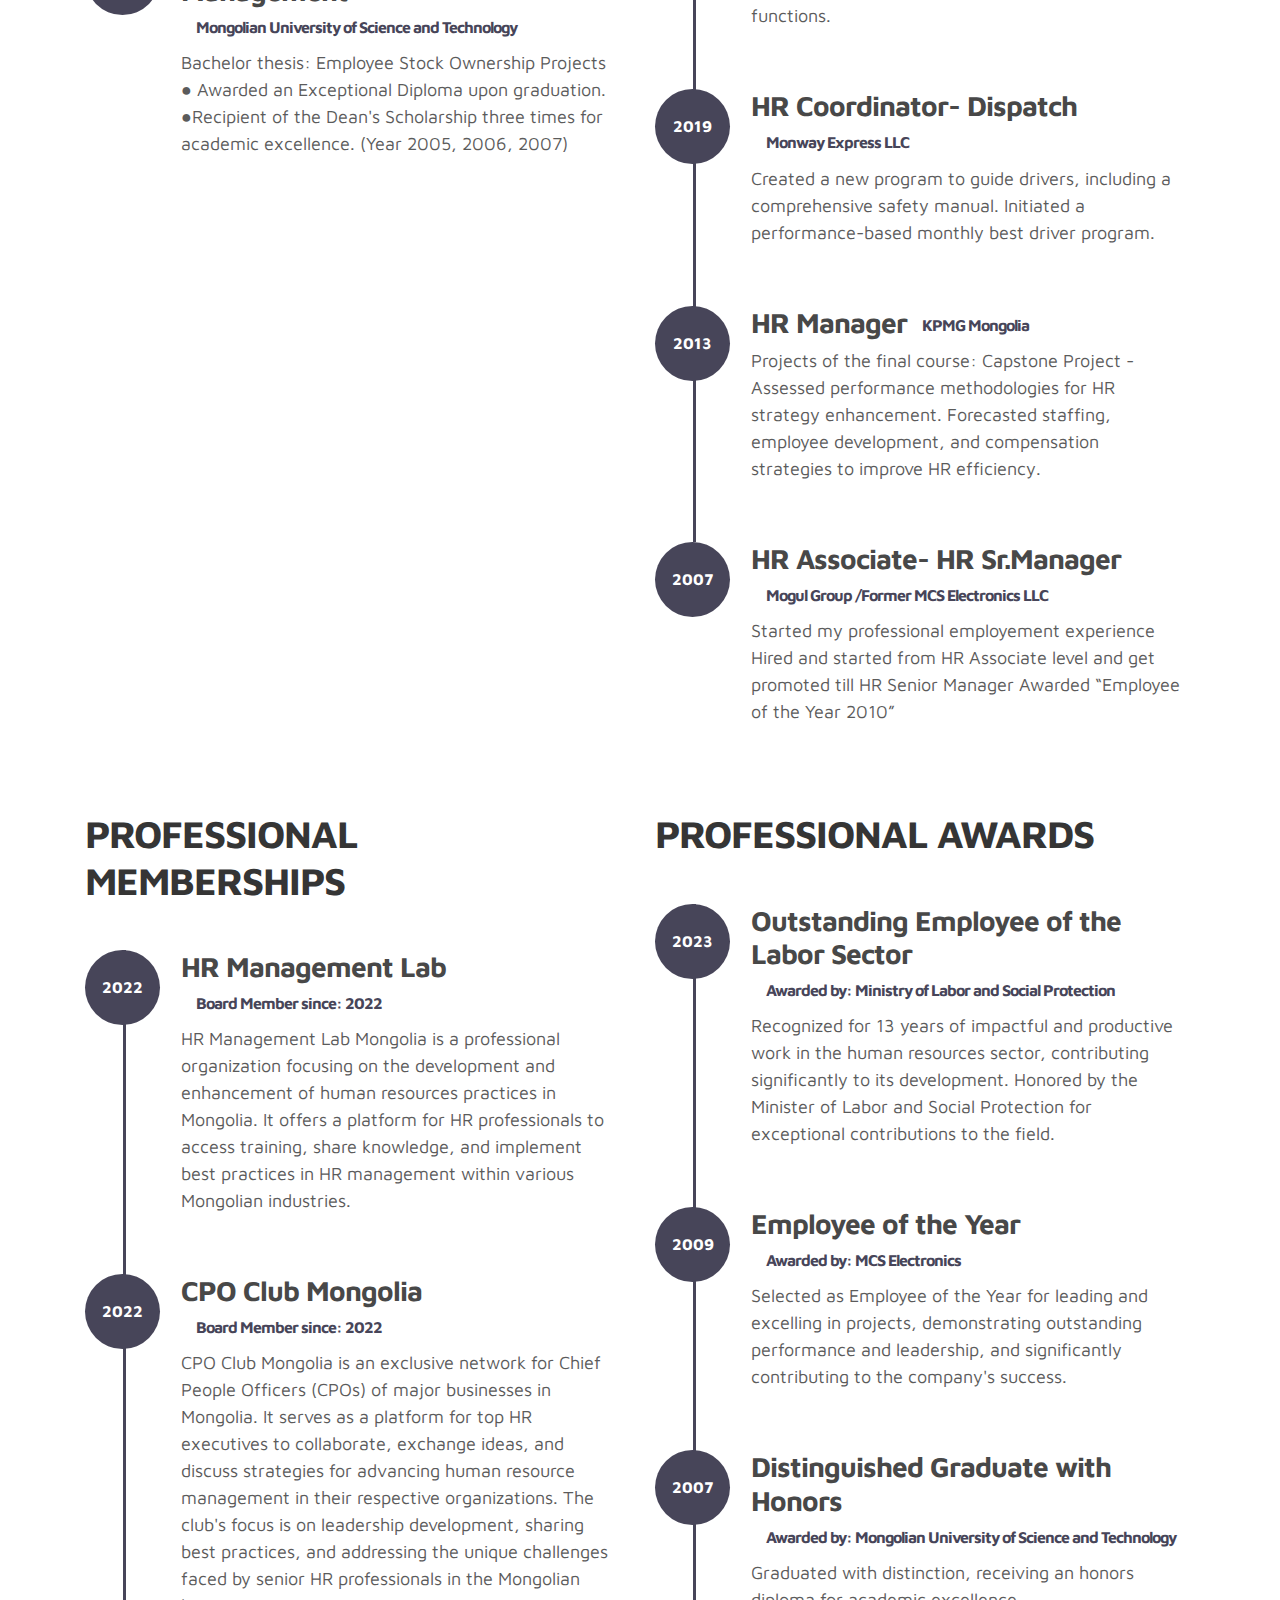
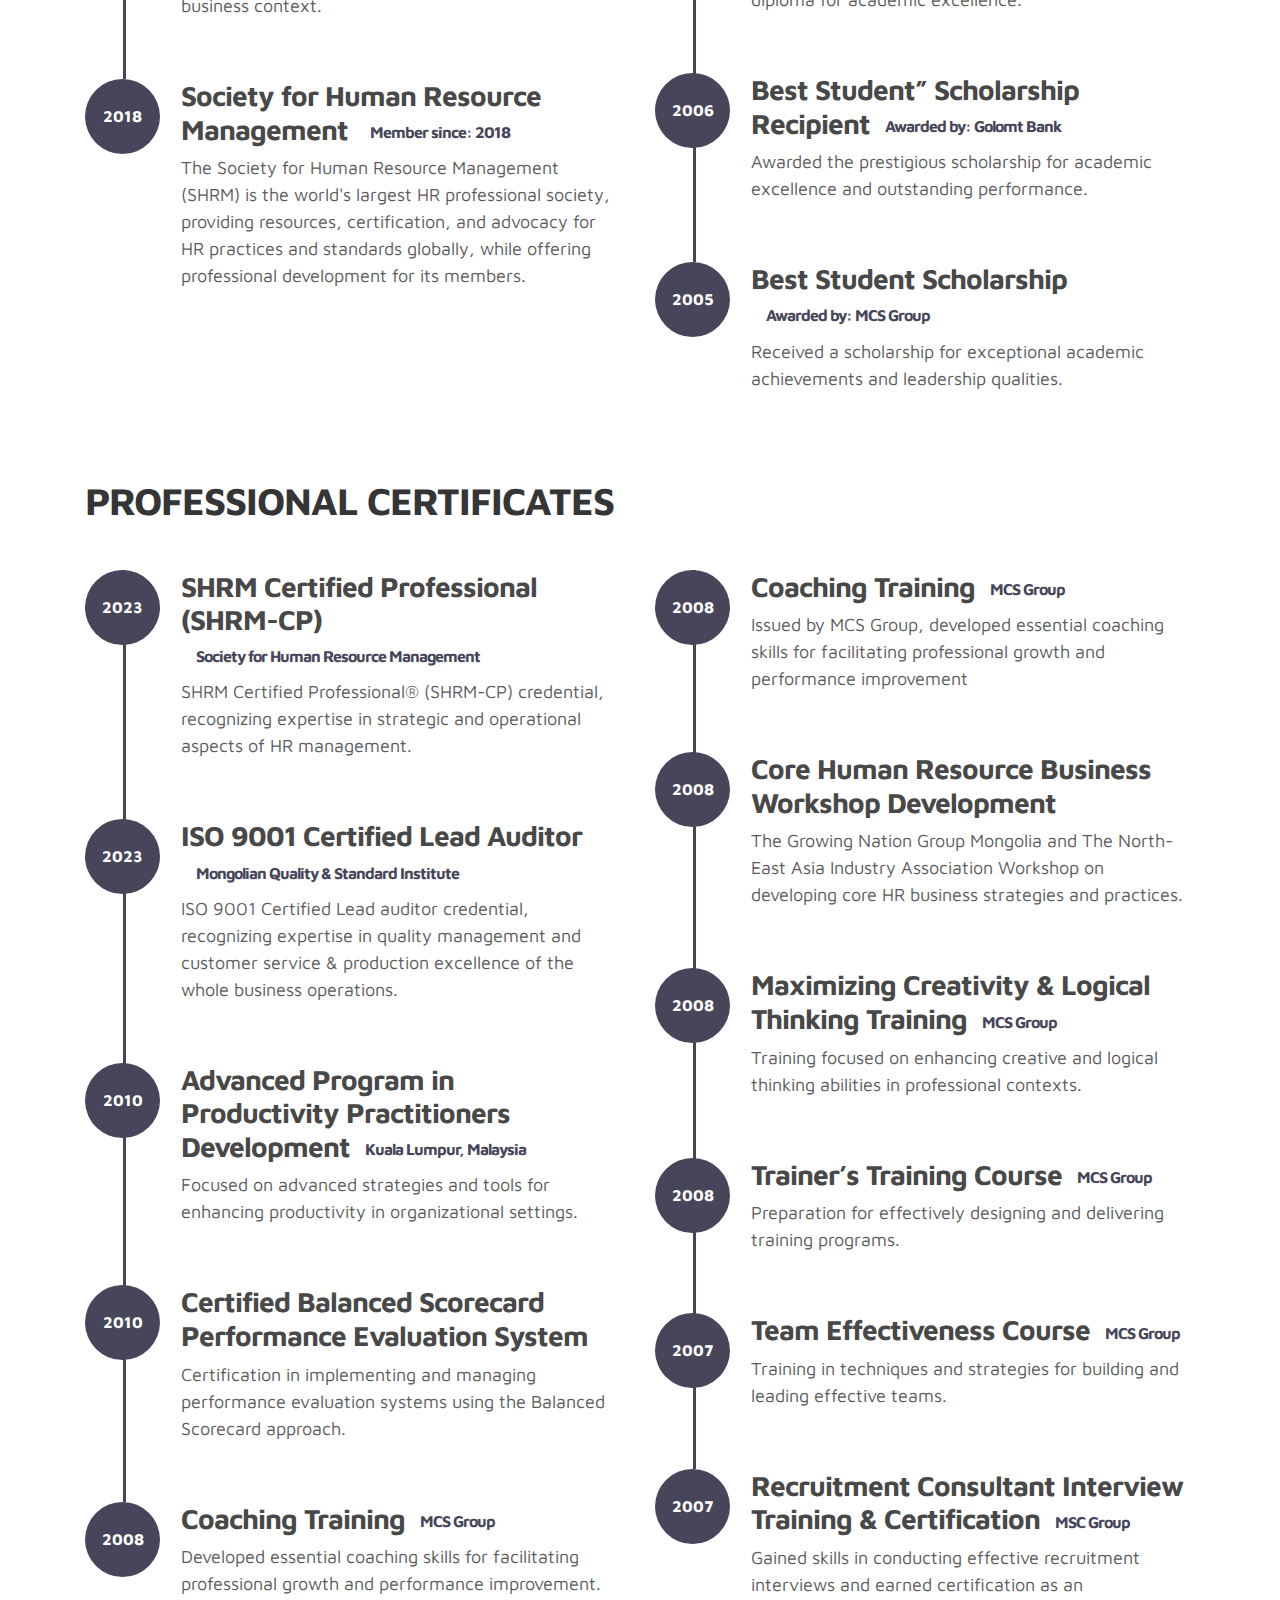
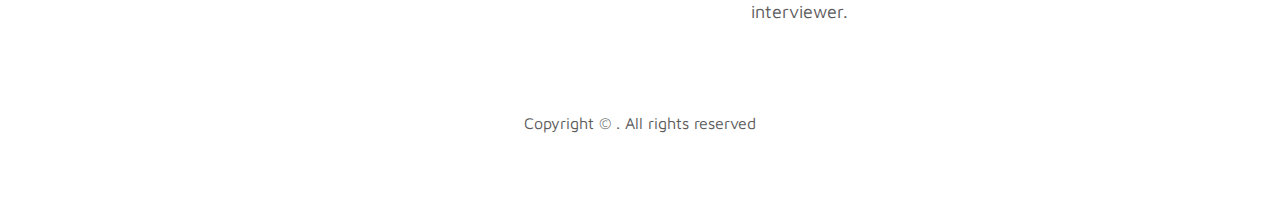
==== commit a0bcfb99: "Update about.html" ====
--- a/about.html
+++ b/about.html
@@ -80,7 +80,7 @@
                             <img class="cinnamon-rolls" src="images/profile/avatar.JPG" alt="neeh">
                         
                          <div class="latte-taste-good">
-                          <a href="mailto:info.astzaya@gmail.com" style="padding-left: 10px;">nemekhbayar.ts@gmail.com</a>
+                          <a href="mailto:info.astzaya@gmail.com"">nemekhbayar.ts@gmail.com</a>
                           <h3 class="name">Nemekhbayar Tserendorj</h3>
                           <h5 class="title">Certified Professional  HR-SHRM, Ms HRM @Roosevelt University</h5>
                           </div>
--- a/css/tooplate-style.css
+++ b/css/tooplate-style.css
@@ -634,10 +634,7 @@
   padding-left: 15px;
 }
 .hoho {
-	display: inline-flex;
-  min-height: 1px;
-  padding-right: 15px;
-  padding-left: 15px;
+ display: inline-flex;
 }
 
 .cooking-like-chef {
@@ -659,8 +656,9 @@
 }
 .cinnamon-rolls {
   overflow: hidden;
-  margin: 15px auto;
-  margin-left: 60px;
+  margin: 15px;
+  margin-left: 360px;
+  margin-right: 70px;	
   border-radius: 100%;
   background-size: cover;
   background-repeat: no-repeat;
@@ -676,11 +674,11 @@
   display: flex;
   align-items: center;
 }
-@media (max-width:768px) {
+
   .latte-taste-good {
-    margin: 10px 10px;
-  }
-}
+    top: 45%;
+  }
+
 @media (max-width: 767px) {
   .strawberry-cake {
     display: block;
@@ -690,18 +688,18 @@
   display: none;
 }
 .pearl-ks .name, .pearl-ks .title {
-  text-align: center;
+
 }
 .pearl-ks {
  padding-bottom: 100px;
 }
 .pearl-ks .name {
-  font-size: 22px
+
 }
 .pearl-ks .title {
     color: #888;
-    padding-bottom: 15px;
-    margin: 10px;
+
+
     font-size: 17px;
     font-weight: 100;
     font-family: 'Lucida Sans', 'Lucida Sans Regular', 'Lucida Grande', 'Lucida Sans Unicode', Geneva, Verdana, sans-serif;
